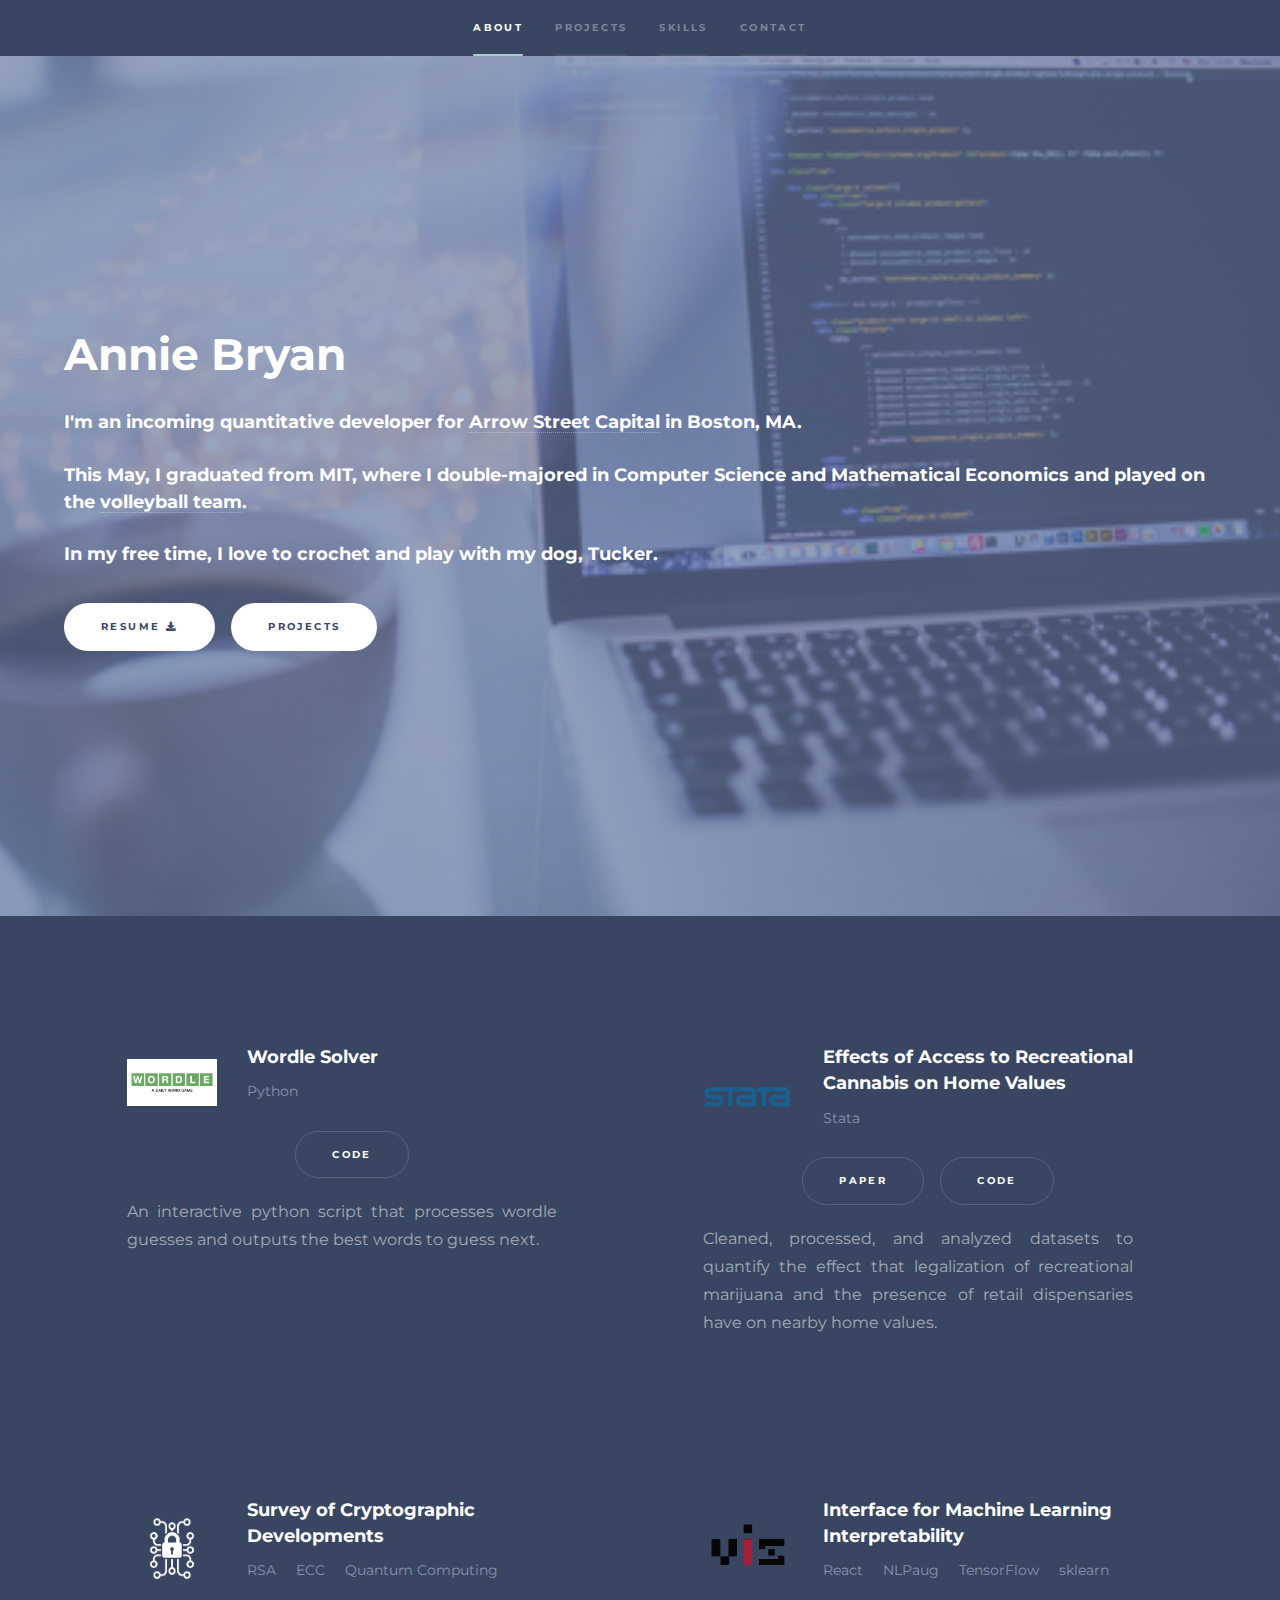
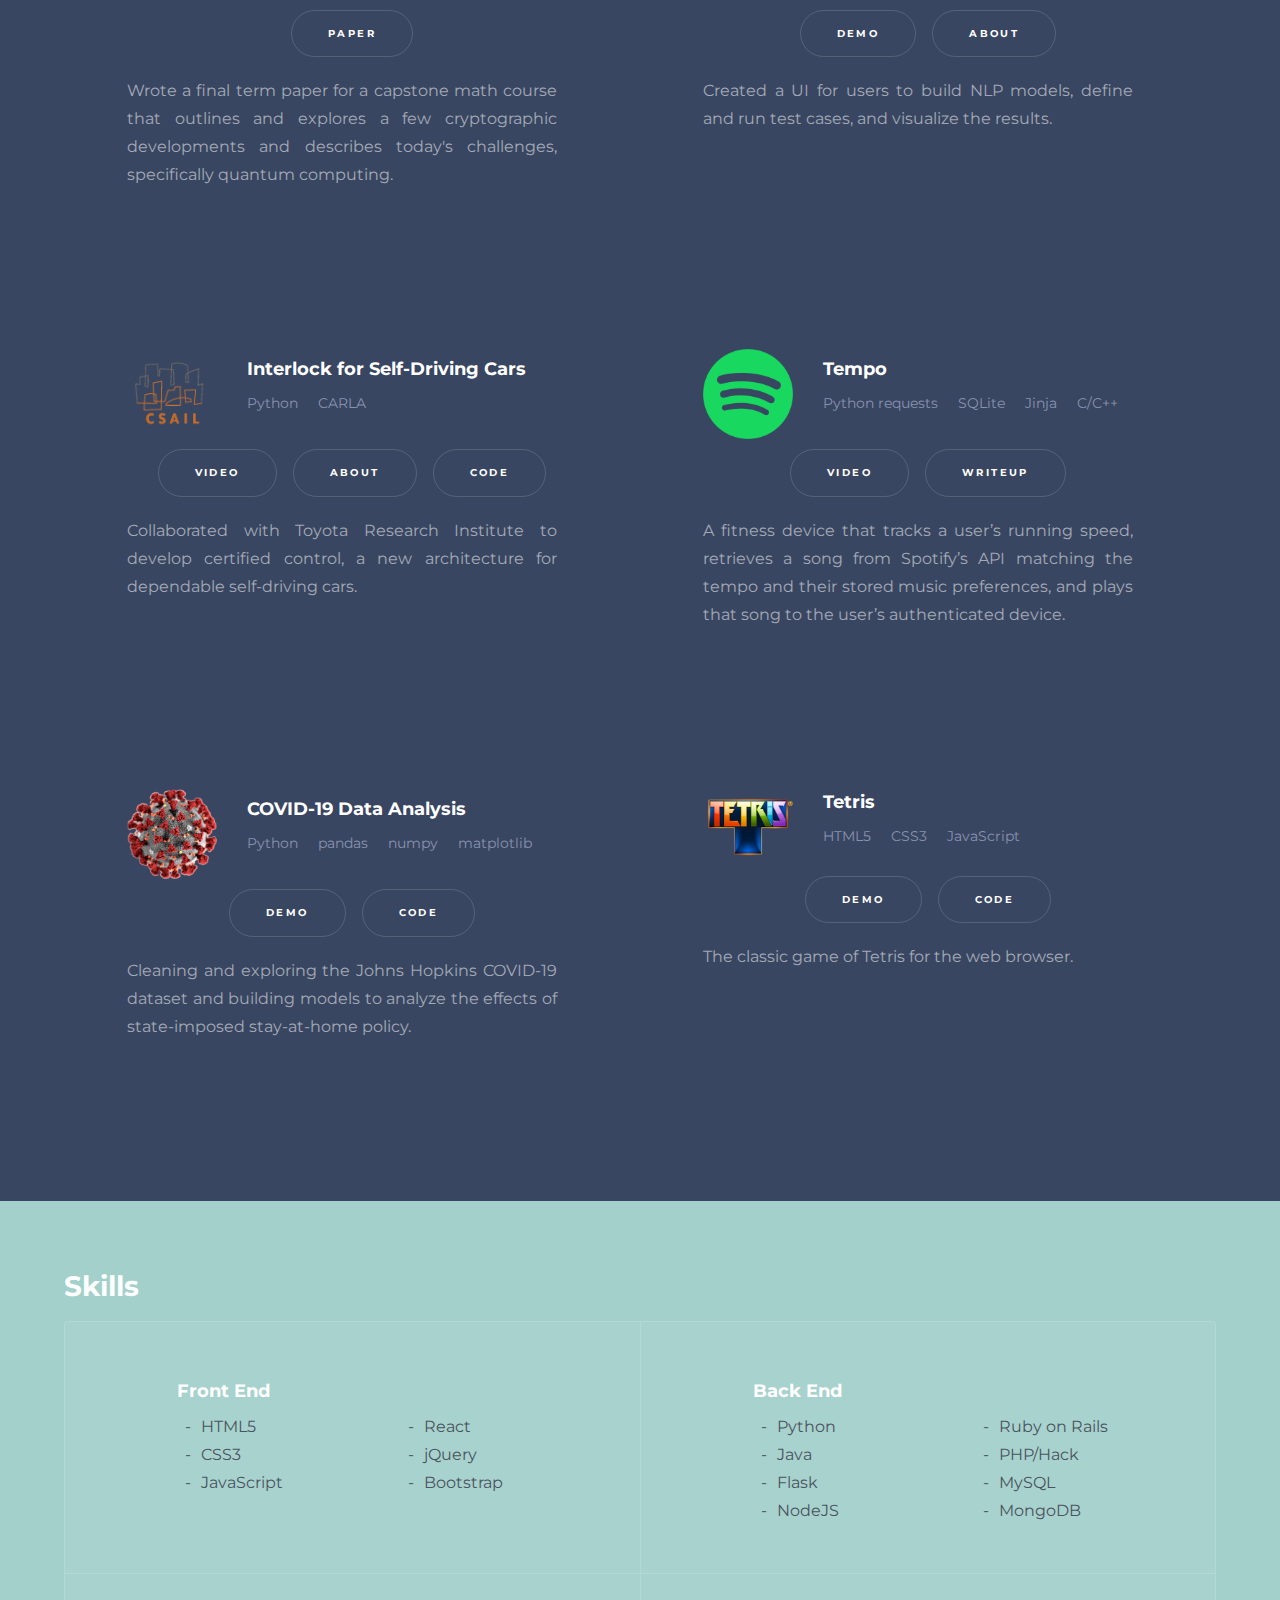
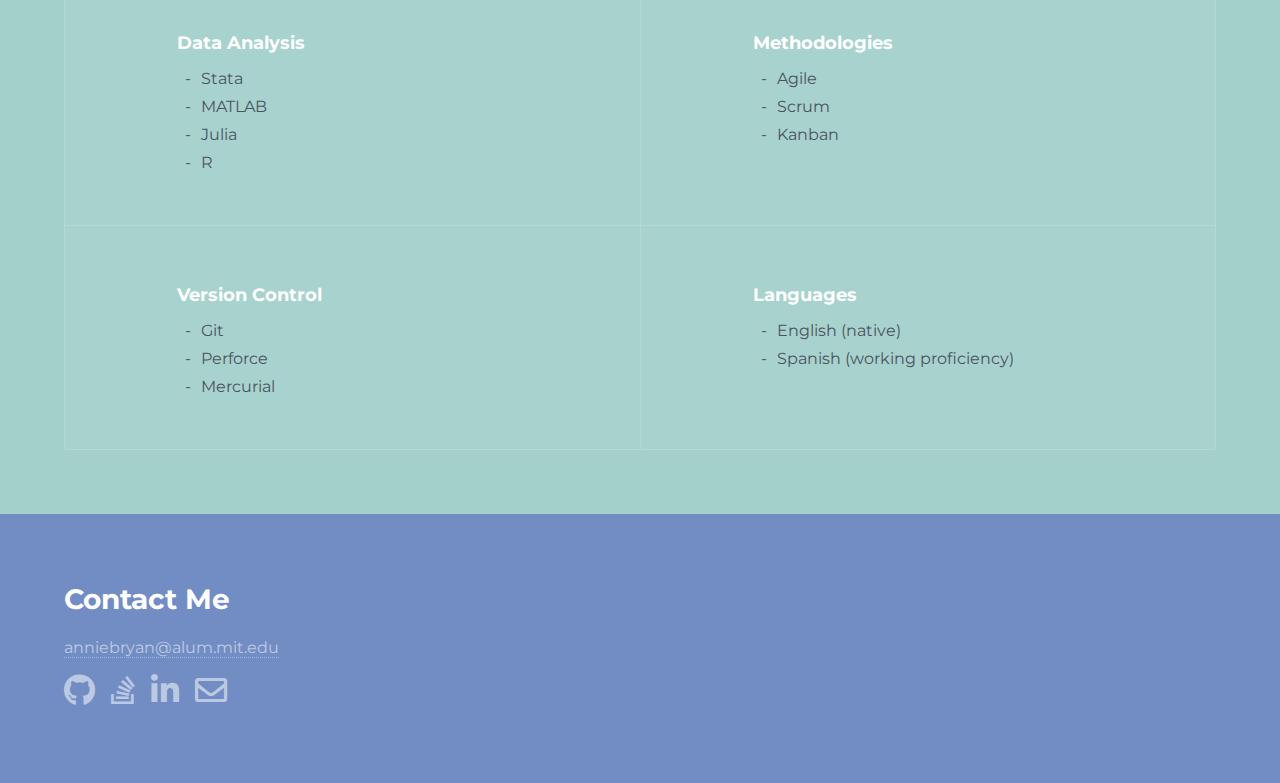
==== index.html @ e9b35f7b "remove recipe saver from projects" ====
<!DOCTYPE HTML>
<!--
	Hyperspace by HTML5 UP
	html5up.net | @ajlkn
	Free for personal and commercial use under the CCA 3.0 license (html5up.net/license)
-->
<html>
	<head>
		<title>Annie Bryan</title>
		<meta charset="utf-8" />
		<meta name="viewport" content="width=device-width, initial-scale=1, user-scalable=no" />
		<link rel="stylesheet" href="assets/css/main.css" />
		<link rel="stylesheet" href="assets/css/bootstrap-grid.css" />
		<link rel="shortcut icon" type="image/jpg" href="images/favicon.ico"/>
		<link rel="stylesheet" href="https://fonts.googleapis.com/css2?family=Montserrat&display=swap">
		<noscript><link rel="stylesheet" href="assets/css/noscript.css" /></noscript>
	</head>
	<body class="is-preload">

		<!-- Sidebar -->
		<section id="sidebar">
			<div class="inner">
				<nav>
					<ul>
						<li><a href="#about">About</a></li>
						<li><a href="#projects">Projects</a></li>
						<li><a href="#skills">Skills</a></li>
						<li><a href="#contact">Contact</a></li>
					</ul>
				</nav>
			</div>
		</section>

		<!-- Wrapper -->
		<div id="wrapper">

			<!-- Intro -->
			<section id="about" class="wrapper style1 fullscreen fade-up">
				<div class="inner">
					<h1>Annie Bryan</h1>
					<h3 id="add-margin-bottom">
						I'm an incoming quantitative developer for <a target=_blank href="https://www.arrowstreetcapital.com/">Arrow Street Capital</a> in Boston, MA.
            <br><br>
            This May, I graduated from MIT, where I double-majored in Computer Science and Mathematical Economics and played on the <a target=_blank href="https://mitathletics.com/sports/womens-volleyball/roster/annie-bryan/9290">volleyball team</a>. 
            <br><br>
            In my free time, I love to crochet and play with my dog, Tucker.
					</h3>
					<ul class="actions">
						<li><a target=_blank href="files/Annie-Bryan-Resume.pdf" class="primary button">Resume <i class="fa fa-download" aria-hidden="true"></i></a></li>
						<li><a href="#projects" class="primary button scrolly">Projects</a></li>
					</ul>
				</div>
			</section>

			<!-- Projects -->
			<section id="projects" class="wrapper style2 spotlights">
				<div class="project row justify-content-center" style="margin-right: 0px;">
					
					<!-- Wordle Solver -->
					<div class="col-12 col-md-8 col-lg-5">
						<div class="row center">
							<div class="col-6 col-md-3 center">
								<div class="img-container">
									<img src="images/wordle.png" alt="wordle" data-position="center center">
								</div>
							</div>
							<div class="col-6 col-md-9">
								<h3>Wordle Solver</h3>
								<ul class="tools-list">
									<li>Python</li>
								</ul>
								<div class="buttons show-xxl">
									<a target=_blank href="https://github.com/anniebryan/wordle-solver" class="button small">Code</a>
								</div>
							</div>
							<div class="col-12 center hide-xxl margin-top-10 ">
								<div class="buttons center">
									<a target=_blank href="https://github.com/anniebryan/wordle-solver" class="button small">Code</a>
								</div>
							</div>
						</div>
						<div class="row description-text">
							<div class="col-12 justify">
								<p>An interactive python script that processes wordle guesses and outputs the best words to guess next.</p>
							</div>
						</div>
					</div>
          <div class="col-lg-1 show-lg"></div>

          <!-- Effects of Access to Recreational Cannabis on Home Values -->
          <div class="col-12 col-md-8 col-lg-5 padding-bottom-mobile">
            <div class="row center">
              <div class="col-6 col-md-3 center">
                <div class="img-container">
                  <img src="images/stata.png" alt="stata" data-position="center center">
                </div>
              </div>
              <div class="col-6 col-md-9">
                <h3>Effects of Access to Recreational Cannabis on Home Values</h3>
                <ul class="tools-list">
                  <li>Stata</li>
                </ul>
                <div class="buttons show-xxl">
                  <a target=_blank href="files/14_33_Final_Paper.pdf" class="button small">Paper</a>
                  <a target=_blank href="https://github.com/anniebryan/14.33-project" class="button small">Code</a>
                </div>
              </div>
              <div class="col-12 center hide-xxl margin-top-10">
                <div class="buttons center">
                  <a target=_blank href="files/14_33_Final_Paper.pdf" class="button small">Paper</a>
                  <a target=_blank href="https://github.com/anniebryan/14.33-project" class="button small">Code</a>
                </div>
              </div>
            </div>
            <div class="row description-text">
              <div class="col-12 justify">
                <p>Cleaned, processed, and analyzed datasets to quantify the effect that legalization of recreational marijuana
                  and the presence of retail dispensaries have on nearby home values.</p>
              </div>
            </div>
          </div>
        </div>

				<div class="project row justify-content-center" style="margin-right: 0px;">

					<!-- Survey of Cryptographic Developments -->
					<div class="col-12 col-md-8 col-lg-5 padding-top-mobile">
						<div class="row center">
							<div class="col-6 col-md-3 center">
								<div class="img-container">
									<img src="images/crypto.png" alt="crypto" data-position="center center">
								</div>
							</div>
							<div class="col-6 col-md-9">
								<h3>Survey of Cryptographic Developments</h3>
								<ul class="tools-list">
									<li>RSA</li>
									<li>ECC</li>
									<li>Quantum Computing</li>
								</ul>
								<div class="buttons show-xxl">
									<a target=_blank href="files/18_204_Term_Paper.pdf" class="button small">Paper</a>
								</div>
							</div>
							<div class="col-12 center hide-xxl margin-top-10">
								<div class="buttons center">
									<a target=_blank href="files/18_204_Term_Paper.pdf" class="button small">Paper</a>
								</div>
							</div>
						</div>
						<div class="row description-text">
							<div class="col-12 justify">
								<p>Wrote a final term paper for a capstone math course that outlines and explores a few cryptographic developments and describes today's challenges, specifically quantum computing.</p>
							</div>
						</div>
					</div>
          <div class="col-lg-1 show-lg"></div>

					<!-- Interface for ML Interpretability -->
					<div class="col-12 col-md-8 col-lg-5 padding-bottom-mobile">
						<div class="row center">
							<div class="col-6 col-md-3 center">
								<div class="img-container">
									<img src="images/vis.png" alt="spotify" data-position="center center">
								</div>
							</div>
							<div class="col-6 col-md-9">
								<h3>Interface for Machine Learning Interpretability</h3>
								<ul class="tools-list">
									<li>React</li>
									<li>NLPaug</li>
									<li>TensorFlow</li>
									<li>sklearn</li>
								</ul>
								<div class="buttons show-xxl">
									<a target=_blank href="http://mltesting.csail.mit.edu/" class="button small">Demo</a>
									<a target=_blank href="http://vis.csail.mit.edu/" class="button small">About</a>
								</div>
							</div>
							<div class="col-12 center hide-xxl margin-top-10">
								<div class="buttons center">
									<a target=_blank href="http://mltesting.csail.mit.edu/" class="button small">Demo</a>
									<a target=_blank href="http://vis.csail.mit.edu/" class="button small">About</a>
								</div>
							</div>
						</div>
						<div class="row description-text">
							<div class="col-12 justify">
								<p>Created a UI for users to build NLP models, define and run test cases, and visualize the results.</p>
							</div>
						</div>
          </div>
        </div>

        <div class="project row justify-content-center" style="margin-right: 0px;">

					<!-- Interlock for Self-Driving Cars -->
					<div class="col-12 col-md-8 col-lg-5 padding-top-mobile">
						<div class="row center">
							<div class="col-6 col-md-3 center">
								<div class="img-container">
									<img src="images/csail.png" alt="csail" data-position="center center">
								</div>
							</div>
							<div class="col-6 col-md-9">
								<h3>Interlock for Self-Driving Cars</h3>
								<ul class="tools-list">
									<li>Python</li>
									<li>CARLA</li>
								</ul>
								<div class="buttons show-xxl">
									<a target=_blank href="interlock.mp4" class="button small remove-margin">Video</a>
									<a target=_blank href="https://www.csail.mit.edu/research/interlock-self-driving-cars" class="button small">About</a>
									<a target=_blank href="https://github.com/interlock-mit/interlock" class="button small">Code</a>
								</div>
							</div>
							<div class="col-12 center hide-mobile hide-xxl margin-top-10">
								<div class="buttons center">
									<a target=_blank href="interlock.mp4" class="button small remove-margin">Video</a>
									<a target=_blank href="https://www.csail.mit.edu/research/interlock-self-driving-cars" class="button small">About</a>
									<a target=_blank href="https://github.com/interlock-mit/interlock" class="button small">Code</a>
								</div>
							</div>
							<div class="col-12 center margin-bottom-16 show-mobile">
								<div class="buttons center">
									<a target=_blank href="interlock.mp4" class="button small remove-margin">Video</a>
									<a target=_blank href="https://www.csail.mit.edu/research/interlock-self-driving-cars" class="button small">About</a>
								</div>
							</div>
							<div class="col-12 center show-mobile">
								<div class="buttons center">
									<a target=_blank href="https://github.com/interlock-mit/interlock" class="button small">Code</a>
								</div>
							</div>
						</div>
						<div class="row description-text">
							<div class="col-12 justify">
								<p>Collaborated with Toyota Research Institute to develop certified control, a new architecture for dependable self-driving cars.</p>
							</div>
						</div>
					</div>
          <div class="col-lg-1 show-lg"></div>

					<!-- Tempo -->
					<div class="col-12 col-md-8 col-lg-5 padding-bottom-mobile">
						<div class="row center">
							<div class="col-6 col-md-3 center">
								<div class="img-container">
									<img src="images/spotify.png" alt="spotify" data-position="center center">
								</div>
							</div>
							<div class="col-6 col-md-9">
								<h3>Tempo</h3>
								<ul class="tools-list">
									<li>Python requests</li>
									<li>SQLite</li>
									<li>Jinja</li>
									<li>C/C++</li>
								</ul>
								<div class="buttons show-xxl">
									<a target=_blank href="https://www.youtube.com/watch?v=w7C_8jrciyQ" class="button small">Video</a>
									<a target=_blank href="writeup.md.html" class="button small">Writeup</a>
								</div>
							</div>
							<div class="col-12 center hide-xxl margin-top-10">
								<div class="buttons center">
									<a target=_blank href="https://www.youtube.com/watch?v=w7C_8jrciyQ" class="button small">Video</a>
									<a target=_blank href="writeup.md.html" class="button small">Writeup</a>
								</div>
							</div>
						</div>
						<div class="row description-text">
							<div class="col-12 justify">
								<p>A fitness device that tracks a user’s running speed, retrieves a song from Spotify’s API matching the tempo and their stored music preferences, and plays that song to the user’s authenticated device.</p>
							</div>
						</div>
					</div>
        </div>

        <div class="project row justify-content-center" style="margin-right: 0px;">

          <!-- Covid Data Analysis -->
          <div class="col-12 col-md-8 col-lg-5 padding-top-mobile">
            <div class="row center">
              <div class="col-6 col-md-3 center">
                <div class="img-container">
                  <img src="images/covid.png" alt="covid" data-position="center center">
                </div>
              </div>
              <div class="col-6 col-md-9">
                <h3>COVID-19 Data Analysis</h3>
                <ul class="tools-list">
                  <li>Python</li>
                  <li>pandas</li>
                  <li>numpy</li>
                  <li>matplotlib</li>
                </ul>
                <div class="buttons show-xxl">
                  <a target=_blank href="https://nbviewer.jupyter.org/github/anniebryan/covid-data-analysis/blob/master/covid-data-analysis.ipynb" class="button small">Demo</a>
                  <a target=_blank href="https://github.com/anniebryan/covid-data-analysis" class="button small">Code</a>
                </div>
              </div>
              <div class="col-12 center hide-xxl margin-top-10">
                <div class="buttons center">
                  <a target=_blank href="https://nbviewer.jupyter.org/github/anniebryan/covid-data-analysis/blob/master/covid-data-analysis.ipynb" class="button small">Demo</a>
                  <a target=_blank href="https://github.com/anniebryan/covid-data-analysis" class="button small">Code</a>
                </div>
              </div>
            </div>
            <div class="row description-text">
              <div class="col-12 justify">
                <p>Cleaning and exploring the Johns Hopkins COVID-19 dataset and building models to analyze the effects of state-imposed stay-at-home policy.</p>
              </div>
            </div>
          </div>
          <div class="col-lg-1 show-lg"></div>

					<!-- Tetris -->
					<div class="col-12 col-md-8 col-lg-5 padding-top-mobile">
						<div class="row center">
							<div class="col-6 col-md-3 center">
								<div class="img-container">
									<img src="images/tetris.png" alt="tetris" data-position="center center">
								</div>
							</div>
							<div class="col-6 col-md-9">
								<h3>Tetris</h3>
								<ul class="tools-list">
									<li>HTML5</li>
									<li>CSS3</li>
									<li>JavaScript</li>
								</ul>
								<div class="buttons show-xxl">
									<a target=_blank href="https://htmlpreview.github.io/?https://github.com/anniebryan/tetris/blob/master/index.html" class="button small">Demo</a>
									<a target=_blank href="https://github.com/anniebryan/tetris" class="button small">Code</a>
								</div>
							</div>
							<div class="col-12 center hide-xxl margin-top-10">
								<div class="buttons center">
									<a target=_blank href="https://htmlpreview.github.io/?https://github.com/anniebryan/tetris/blob/master/index.html" class="button small">Demo</a>
									<a target=_blank href="https://github.com/anniebryan/tetris" class="button small">Code</a>
								</div>
							</div>
						</div>
						<div class="row description-text">
							<div class="col-12 justify">
								<p>The classic game of Tetris for the web browser.</p>
							</div>
						</div>
					</div>
				</div>
			</section>

			<!-- Skills -->
			<section id="skills" class="wrapper style3 fade-up">
				<div class="inner">
					<h2>Skills</h2>
					<div class="features">
						<section>
							<span class="icon solid major fa-code"></span>
							<h3>Front End</h3>
							<div class="row">
								<div class="col-6">
									<ul class="dash">
										<li>HTML5</li>
										<li>CSS3</li>
										<li>JavaScript</li>
									</ul>
								</div>
								<div class="col-6">
									<ul class="dash">
										<li>React</li>
										<li>jQuery</li>
										<li>Bootstrap</li>
									</ul>
								</div>
							</div>
						</section>
						<section>
							<span class="icon solid major fa-lock"></span>
							<h3>Back End</h3>
							<div class="row">
								<div class="col-6">
									<ul class="dash">
										<li>Python</li>
										<li>Java</li>
										<li>Flask</li>
										<li>NodeJS</li>
									</ul>
								</div>
								<div class="col-6">
									<ul class="dash">
										<li>Ruby on Rails</li>
										<li>PHP/Hack</li>
										<li>MySQL</li>
										<li>MongoDB</li>
									</ul>
								</div>
							</div>
						</section>
						<section>
							<span class="icon solid major fa-database"></span>
							<h3>Data Analysis</h3>
							<div class="row">
								<div class="col-6">
									<ul class="dash">
										<li>Stata</li>
										<li>MATLAB</li>
										<li>Julia</li>
										<li>R</li>
									</ul>
								</div>
							</div>
						</section>
						<section>
							<span class="icon solid major fa-desktop"></span>
							<h3>Methodologies</h3>
							<div class="row">
								<div class="col-6">
									<ul class="dash">
										<li>Agile</li>
										<li>Scrum</li>
										<li>Kanban</li>
									</ul>
								</div>
							</div>
						</section>
						<section>
							<span class="icon solid major fa-cog"></span>
							<h3>Version Control</h3>
							<div class="row">
								<div class="col-6">
									<ul class="dash">
										<li>Git</li>
										<li>Perforce</li>
										<li>Mercurial</li>
									</ul>
								</div>
							</div>
						</section>
						<section>
							<span class="icon solid major fa fa-globe"></span>
							<h3>Languages</h3>
							<div class="row">
								<div class="col-12">
									<ul class="dash">
										<li>English (native)</li>
										<li>Spanish (working proficiency)</li>
									</ul>
								</div>
							</div>
						</section>
					</div>
				</div>
			</section>

			<!-- Contact -->
			<section id="contact" class="wrapper style1 fade-up">
				<div class="inner">
					<h2>Contact Me</h2>
						<section>
							<ul class="contact">
								<li>
									<a href="mailto:anniebryan@alum.mit.edu">anniebryan@alum.mit.edu</a>
									<ul class="icons">
										<li><a target=_blank href="https://github.com/anniebryan" class="icon brands fa-2x fa-github"><span class="label">GitHub</span></a></li>
										<li><a target=_blank href="https://stackoverflow.com/story/anniebryan" class="icon brands fa-2x fa-stack-overflow"><span class="label">Stack Overflow</span></a></li>
										<li><a target=_blank href="https://www.linkedin.com/in/annie-bryan/" class="icon brands fa-2x fa-linkedin-in"><span class="label">LinkedIn</span></a></li>
										<li><a href="mailto:anniebryan@alum.mit.edu" class="icon fa-2x fa-envelope"><span class="label">annieb22@mit.edu</span></a></li>
									</ul>
								</li>
							</ul>
						</section>
					</div>
			</section>
		</div>

		<!-- Scripts -->
		<script src="assets/js/jquery.min.js"></script>
		<script src="assets/js/jquery.scrollex.min.js"></script>
		<script src="assets/js/jquery.scrolly.min.js"></script>
		<script src="assets/js/browser.min.js"></script>
		<script src="assets/js/breakpoints.min.js"></script>
		<script src="assets/js/util.js"></script>
		<script src="assets/js/main.js"></script>

	</body>
</html>
---- assets/css/main.css ----
@import url(fontawesome-all.min.css);

/*
	Hyperspace by HTML5 UP
	html5up.net | @ajlkn
	Free for personal and commercial use under the CCA 3.0 license (html5up.net/license)
*/

html, body, div, span, applet, object,
iframe, h1, h2, h3, h4, h5, h6, p, blockquote,
pre, a, abbr, acronym, address, big, cite,
code, del, dfn, em, img, ins, kbd, q, s, samp,
small, strike, strong, sub, sup, tt, var, b,
u, i, center, dl, dt, dd, ol, ul, li, fieldset,
form, label, legend, table, caption, tbody,
tfoot, thead, tr, th, td, article, aside,
canvas, details, embed, figure, figcaption,
footer, header, hgroup, menu, nav, output, ruby,
section, summary, time, mark, audio, video {
	margin: 0;
	padding: 0;
	border: 0;
	font-size: 100%;
	font: inherit;
	vertical-align: baseline;}

article, aside, details, figcaption, figure,
footer, header, hgroup, menu, nav, section {
	display: block;}

body {
	line-height: 1;
}

ol, ul {
	list-style: none;
}

blockquote, q {
	quotes: none;
}

	blockquote:before, blockquote:after, q:before, q:after {
		content: '';
		content: none;
	}

table {
	border-collapse: collapse;
	border-spacing: 0;
}

body {
	-webkit-text-size-adjust: none;
}

mark {
	background-color: transparent;
	color: inherit;
}

input::-moz-focus-inner {
	border: 0;
	padding: 0;
}

input, select, textarea {
	-moz-appearance: none;
	-webkit-appearance: none;
	-ms-appearance: none;
	appearance: none;
}

/* Basic */

	@-ms-viewport {
		width: device-width;
	}

	body {
		-ms-overflow-style: scrollbar;
	}

	@media screen and (max-width: 480px) {

		html, body {
			min-width: 320px;
		}

	}

	html {
		box-sizing: border-box;
	}

	*, *:before, *:after {
		box-sizing: inherit;
	}

	body {
		background: #394661;
	}

		body.is-preload *, body.is-preload *:before, body.is-preload *:after {
			-moz-animation: none !important;
			-webkit-animation: none !important;
			-ms-animation: none !important;
			animation: none !important;
			-moz-transition: none !important;
			-webkit-transition: none !important;
			-ms-transition: none !important;
			transition: none !important;
		}

	.justify {
		text-align: justify;
	}

/* Type */

	body, input, select, textarea {
		color: rgba(255, 255, 255, 0.55);
		font-family: 'Montserrat', Arial, Helvetica, sans-serif;
		font-size: 16.5pt;
		font-weight: normal;
		line-height: 1.75;
	}

		@media screen and (max-width: 1680px) {

			body, input, select, textarea {
				font-size: 13pt;
			}

		}

		@media screen and (max-width: 1280px) {

			body, input, select, textarea {
				font-size: 12pt;
			}

		}

		@media screen and (max-width: 360px) {

			body, input, select, textarea {
				font-size: 11pt;
			}

		}

	a {
		-moz-transition: color 0.2s ease, border-bottom-color 0.2s ease;
		-webkit-transition: color 0.2s ease, border-bottom-color 0.2s ease;
		-ms-transition: color 0.2s ease, border-bottom-color 0.2s ease;
		transition: all 0.2s ease-in-out;
		border-bottom: dotted 1px rgba(255, 255, 255, 0.35);
		color: inherit;
		text-decoration: none;
	}

		a:hover {
			border-bottom-color: transparent;
			color: #ffffff;
		}

	strong, b {
		color: #ffffff;
		font-weight: bold;
	}

	em, i {
		font-style: italic;
	}

	p {
		margin: 0 0 2em 0;
	}

	#add-margin-bottom {
		margin: 0 0 2em 0 !important;
	}

	h1, h2, h3, h4, h5, h6 {
		color: #ffffff;
		font-weight: bold;
		line-height: 1.5;
		margin: 0 0 0.5em 0;
	}

		h1 a, h2 a, h3 a, h4 a, h5 a, h6 a {
			color: inherit;
			text-decoration: none;
		}

	h1 {
		font-size: 2.75em;
	}

		h1.major {
			margin: 0 0 1.3em 0;
			position: relative;
			padding-bottom: 0.35em;
		}

			h1.major:after {
				background-image: -moz-linear-gradient(to right, #728dc4, #a3d0cb);
				background-image: -webkit-linear-gradient(to right, #728dc4, #a3d0cb);
				background-image: -ms-linear-gradient(to right, #728dc4, #a3d0cb);
				background-image: linear-gradient(to right, #728dc4, #a3d0cb);
				-moz-transition: max-width 0.2s ease;
				-webkit-transition: max-width 0.2s ease;
				-ms-transition: max-width 0.2s ease;
				transition: max-width 0.2s ease;
				border-radius: 0.2em;
				bottom: 0;
				content: '';
				height: 0.05em;
				position: absolute;
				right: 0;
				width: 100%;
			}

	h2 {
		font-size: 1.75em;
	}

	h3 {
		font-size: 1.1em;
	}

	h4 {
		font-size: 1em;
	}

	h5 {
		font-size: 0.8em;
	}

	h6 {
		font-size: 0.6em;
	}

	@media screen and (max-width: 736px) {

		h1 {
			font-size: 2em;
		}

		h2 {
			font-size: 1.25em;
		}

		h3 {
			font-size: 1em;
		}

		h4 {
			font-size: 0.8em;
		}

		h5 {
			font-size: 0.6em;
		}

		h6 {
			font-size: 0.6em;
		}

	}

	sub {
		font-size: 0.8em;
		position: relative;
		top: 0.5em;
	}

	sup {
		font-size: 0.8em;
		position: relative;
		top: -0.5em;
	}

	blockquote {
		border-left: solid 4px rgba(255, 255, 255, 0.15);
		font-style: italic;
		margin: 0 0 2em 0;
		padding: 0.5em 0 0.5em 2em;
	}

	code {
		background: rgba(255, 255, 255, 0.05);
		border-radius: 0.25em;
		border: solid 1px rgba(255, 255, 255, 0.15);
		font-family: "Fira Code", monospace;
		font-size: 0.9em;
		margin: 0 0.25em;
		padding: 0.25em 0.65em;
	}

	pre {
		-webkit-overflow-scrolling: touch;
		font-family: "Fira Code", monospace;
		font-size: 0.9em;
		margin: 0 0 2em 0;
	}

		pre code {
			display: block;
			line-height: 1.75em;
			padding: 1em 1.5em;
			overflow-x: auto;
		}

	hr {
		border: 0;
		border-bottom: solid 1px rgba(255, 255, 255, 0.15);
		margin: 2em 0;
	}

		hr.major {
			margin: 3em 0;
		}

	.align-left {
		text-align: left;
	}

	.align-center {
		text-align: center;
	}

	.align-right {
		text-align: right;
	}

	.project {
		padding: 5%;
		margin-left: 0 !important;
	}

	.project:nth-of-type(1) {
		padding-top: 10%;
	}

	.project:nth-last-of-type(1) {
		padding-bottom: 10%;
	}

/* Row */

	.row {
		display: flex;
		flex-wrap: wrap;
		box-sizing: border-box;
		align-items: stretch;
	}

		.row > * {
			box-sizing: border-box;
		}

		.row.gtr-uniform > * > :last-child {
			margin-bottom: 0;
		}

		.row.aln-left {
			justify-content: flex-start;
		}

		.row.aln-center {
			justify-content: center;
		}

		.row.aln-right {
			justify-content: flex-end;
		}

		.row.aln-top {
			align-items: flex-start;
		}

		.row.aln-middle {
			align-items: center;
		}

		.row.aln-bottom {
			align-items: flex-end;
		}

		.row > .imp {
			order: -1;
		}

		.row > .col-1 {
			width: 8.33333%;
		}

		.row > .off-1 {
			margin-left: 8.33333%;
		}

		.row > .col-2 {
			width: 16.66667%;
		}

		.row > .off-2 {
			margin-left: 16.66667%;
		}

		.row > .col-3 {
			width: 25%;
		}

		.row > .off-3 {
			margin-left: 25%;
		}

		.row > .col-4 {
			width: 33.33333%;
		}

		.row > .off-4 {
			margin-left: 33.33333%;
		}

		.row > .col-5 {
			width: 41.66667%;
		}

		.row > .off-5 {
			margin-left: 41.66667%;
		}

		.row > .col-6 {
			width: 50%;
		}

		.row > .off-6 {
			margin-left: 50%;
		}

		.row > .col-7 {
			width: 58.33333%;
		}

		.row > .off-7 {
			margin-left: 58.33333%;
		}

		.row > .col-8 {
			width: 66.66667%;
		}

		.row > .off-8 {
			margin-left: 66.66667%;
		}

		.row > .col-9 {
			width: 75%;
		}

		.row > .off-9 {
			margin-left: 75%;
		}

		.row > .col-10 {
			width: 83.33333%;
		}

		.row > .off-10 {
			margin-left: 83.33333%;
		}

		.row > .col-11 {
			width: 91.66667%;
		}

		.row > .off-11 {
			margin-left: 91.66667%;
		}

		.row > .col-12 {
			width: 100%;
		}

		.row > .off-12 {
			margin-left: 100%;
		}

		.row.gtr-0 {
			margin-top: 0;
			margin-left: 0em;
		}

			.row.gtr-0 > * {
				padding: 0 0 0 0em;
			}

			.row.gtr-0.gtr-uniform {
				margin-top: 0em;
			}

				.row.gtr-0.gtr-uniform > * {
					padding-top: 0em;
				}

		.row.gtr-25 {
			margin-top: 0;
			margin-left: -0.375em;
		}

			.row.gtr-25 > * {
				padding: 0 0 0 0.375em;
			}

			.row.gtr-25.gtr-uniform {
				margin-top: -0.375em;
			}

				.row.gtr-25.gtr-uniform > * {
					padding-top: 0.375em;
				}

		.row.gtr-50 {
			margin-top: 0;
			margin-left: -0.75em;
		}

			.row.gtr-50 > * {
				padding: 0 0 0 0.75em;
			}

			.row.gtr-50.gtr-uniform {
				margin-top: -0.75em;
			}

				.row.gtr-50.gtr-uniform > * {
					padding-top: 0.75em;
				}

		.row {
			margin-top: 0;
			margin-left: -1.5em;
		}

			.row > * {
				padding: 0 0 0 1.5em;
			}

			.row.gtr-uniform {
				margin-top: -1.5em;
			}

				.row.gtr-uniform > * {
					padding-top: 1.5em;
				}

		.row.gtr-150 {
			margin-top: 0;
			margin-left: -2.25em;
		}

			.row.gtr-150 > * {
				padding: 0 0 0 2.25em;
			}

			.row.gtr-150.gtr-uniform {
				margin-top: -2.25em;
			}

				.row.gtr-150.gtr-uniform > * {
					padding-top: 2.25em;
				}

		.row.gtr-200 {
			margin-top: 0;
			margin-left: -3em;
		}

			.row.gtr-200 > * {
				padding: 0 0 0 3em;
			}

			.row.gtr-200.gtr-uniform {
				margin-top: -3em;
			}

				.row.gtr-200.gtr-uniform > * {
					padding-top: 3em;
				}

		@media screen and (max-width: 1680px) {

			.row {
				display: flex;
				flex-wrap: wrap;
				box-sizing: border-box;
				align-items: stretch;
			}

				.row > * {
					box-sizing: border-box;
				}

				.row.gtr-uniform > * > :last-child {
					margin-bottom: 0;
				}

				.row.aln-left {
					justify-content: flex-start;
				}

				.row.aln-center {
					justify-content: center;
				}

				.row.aln-right {
					justify-content: flex-end;
				}

				.row.aln-top {
					align-items: flex-start;
				}

				.row.aln-middle {
					align-items: center;
				}

				.row.aln-bottom {
					align-items: flex-end;
				}

				.row > .imp-xlarge {
					order: -1;
				}

				.row > .col-1-xlarge {
					width: 8.33333%;
				}

				.row > .off-1-xlarge {
					margin-left: 8.33333%;
				}

				.row > .col-2-xlarge {
					width: 16.66667%;
				}

				.row > .off-2-xlarge {
					margin-left: 16.66667%;
				}

				.row > .col-3-xlarge {
					width: 25%;
				}

				.row > .off-3-xlarge {
					margin-left: 25%;
				}

				.row > .col-4-xlarge {
					width: 33.33333%;
				}

				.row > .off-4-xlarge {
					margin-left: 33.33333%;
				}

				.row > .col-5-xlarge {
					width: 41.66667%;
				}

				.row > .off-5-xlarge {
					margin-left: 41.66667%;
				}

				.row > .col-6-xlarge {
					width: 50%;
				}

				.row > .off-6-xlarge {
					margin-left: 50%;
				}

				.row > .col-7-xlarge {
					width: 58.33333%;
				}

				.row > .off-7-xlarge {
					margin-left: 58.33333%;
				}

				.row > .col-8-xlarge {
					width: 66.66667%;
				}

				.row > .off-8-xlarge {
					margin-left: 66.66667%;
				}

				.row > .col-9-xlarge {
					width: 75%;
				}

				.row > .off-9-xlarge {
					margin-left: 75%;
				}

				.row > .col-10-xlarge {
					width: 83.33333%;
				}

				.row > .off-10-xlarge {
					margin-left: 83.33333%;
				}

				.row > .col-11-xlarge {
					width: 91.66667%;
				}

				.row > .off-11-xlarge {
					margin-left: 91.66667%;
				}

				.row > .col-12-xlarge {
					width: 100%;
				}

				.row > .off-12-xlarge {
					margin-left: 100%;
				}

				.row.gtr-0 {
					margin-top: 0;
					margin-left: 0em;
				}

					.row.gtr-0 > * {
						padding: 0 0 0 0em;
					}

					.row.gtr-0.gtr-uniform {
						margin-top: 0em;
					}

						.row.gtr-0.gtr-uniform > * {
							padding-top: 0em;
						}

				.row.gtr-25 {
					margin-top: 0;
					margin-left: -0.375em;
				}

					.row.gtr-25 > * {
						padding: 0 0 0 0.375em;
					}

					.row.gtr-25.gtr-uniform {
						margin-top: -0.375em;
					}

						.row.gtr-25.gtr-uniform > * {
							padding-top: 0.375em;
						}

				.row.gtr-50 {
					margin-top: 0;
					margin-left: -0.75em;
				}

					.row.gtr-50 > * {
						padding: 0 0 0 0.75em;
					}

					.row.gtr-50.gtr-uniform {
						margin-top: -0.75em;
					}

						.row.gtr-50.gtr-uniform > * {
							padding-top: 0.75em;
						}

				.row {
					margin-top: 0;
					margin-left: -1.5em;
				}

					.row > * {
						padding: 0 0 0 1.5em;
					}

					.row.gtr-uniform {
						margin-top: -1.5em;
					}

						.row.gtr-uniform > * {
							padding-top: 1.5em;
						}

				.row.gtr-150 {
					margin-top: 0;
					margin-left: -2.25em;
				}

					.row.gtr-150 > * {
						padding: 0 0 0 2.25em;
					}

					.row.gtr-150.gtr-uniform {
						margin-top: -2.25em;
					}

						.row.gtr-150.gtr-uniform > * {
							padding-top: 2.25em;
						}

				.row.gtr-200 {
					margin-top: 0;
					margin-left: -3em;
				}

					.row.gtr-200 > * {
						padding: 0 0 0 3em;
					}

					.row.gtr-200.gtr-uniform {
						margin-top: -3em;
					}

						.row.gtr-200.gtr-uniform > * {
							padding-top: 3em;
						}

		}

		@media screen and (max-width: 1280px) {

			.row {
				display: flex;
				flex-wrap: wrap;
				box-sizing: border-box;
				align-items: stretch;
			}

				.row > * {
					box-sizing: border-box;
				}

				.row.gtr-uniform > * > :last-child {
					margin-bottom: 0;
				}

				.row.aln-left {
					justify-content: flex-start;
				}

				.row.aln-center {
					justify-content: center;
				}

				.row.aln-right {
					justify-content: flex-end;
				}

				.row.aln-top {
					align-items: flex-start;
				}

				.row.aln-middle {
					align-items: center;
				}

				.row.aln-bottom {
					align-items: flex-end;
				}

				.row > .imp-large {
					order: -1;
				}

				.row > .col-1-large {
					width: 8.33333%;
				}

				.row > .off-1-large {
					margin-left: 8.33333%;
				}

				.row > .col-2-large {
					width: 16.66667%;
				}

				.row > .off-2-large {
					margin-left: 16.66667%;
				}

				.row > .col-3-large {
					width: 25%;
				}

				.row > .off-3-large {
					margin-left: 25%;
				}

				.row > .col-4-large {
					width: 33.33333%;
				}

				.row > .off-4-large {
					margin-left: 33.33333%;
				}

				.row > .col-5-large {
					width: 41.66667%;
				}

				.row > .off-5-large {
					margin-left: 41.66667%;
				}

				.row > .col-6-large {
					width: 50%;
				}

				.row > .off-6-large {
					margin-left: 50%;
				}

				.row > .col-7-large {
					width: 58.33333%;
				}

				.row > .off-7-large {
					margin-left: 58.33333%;
				}

				.row > .col-8-large {
					width: 66.66667%;
				}

				.row > .off-8-large {
					margin-left: 66.66667%;
				}

				.row > .col-9-large {
					width: 75%;
				}

				.row > .off-9-large {
					margin-left: 75%;
				}

				.row > .col-10-large {
					width: 83.33333%;
				}

				.row > .off-10-large {
					margin-left: 83.33333%;
				}

				.row > .col-11-large {
					width: 91.66667%;
				}

				.row > .off-11-large {
					margin-left: 91.66667%;
				}

				.row > .col-12-large {
					width: 100%;
				}

				.row > .off-12-large {
					margin-left: 100%;
				}

				.row.gtr-0 {
					margin-top: 0;
					margin-left: 0em;
				}

					.row.gtr-0 > * {
						padding: 0 0 0 0em;
					}

					.row.gtr-0.gtr-uniform {
						margin-top: 0em;
					}

						.row.gtr-0.gtr-uniform > * {
							padding-top: 0em;
						}

				.row.gtr-25 {
					margin-top: 0;
					margin-left: -0.375em;
				}

					.row.gtr-25 > * {
						padding: 0 0 0 0.375em;
					}

					.row.gtr-25.gtr-uniform {
						margin-top: -0.375em;
					}

						.row.gtr-25.gtr-uniform > * {
							padding-top: 0.375em;
						}

				.row.gtr-50 {
					margin-top: 0;
					margin-left: -0.75em;
				}

					.row.gtr-50 > * {
						padding: 0 0 0 0.75em;
					}

					.row.gtr-50.gtr-uniform {
						margin-top: -0.75em;
					}

						.row.gtr-50.gtr-uniform > * {
							padding-top: 0.75em;
						}

				.row {
					margin-top: 0;
					margin-left: -1.5em;
				}

					.row > * {
						padding: 0 0 0 1.5em;
					}

					.row.gtr-uniform {
						margin-top: -1.5em;
					}

						.row.gtr-uniform > * {
							padding-top: 1.5em;
						}

				.row.gtr-150 {
					margin-top: 0;
					margin-left: -2.25em;
				}

					.row.gtr-150 > * {
						padding: 0 0 0 2.25em;
					}

					.row.gtr-150.gtr-uniform {
						margin-top: -2.25em;
					}

						.row.gtr-150.gtr-uniform > * {
							padding-top: 2.25em;
						}

				.row.gtr-200 {
					margin-top: 0;
					margin-left: -3em;
				}

					.row.gtr-200 > * {
						padding: 0 0 0 3em;
					}

					.row.gtr-200.gtr-uniform {
						margin-top: -3em;
					}

						.row.gtr-200.gtr-uniform > * {
							padding-top: 3em;
						}

		}

		@media screen and (max-width: 980px) {

			.row {
				display: flex;
				flex-wrap: wrap;
				box-sizing: border-box;
				align-items: stretch;
			}

				.row > * {
					box-sizing: border-box;
				}

				.row.gtr-uniform > * > :last-child {
					margin-bottom: 0;
				}

				.row.aln-left {
					justify-content: flex-start;
				}

				.row.aln-center {
					justify-content: center;
				}

				.row.aln-right {
					justify-content: flex-end;
				}

				.row.aln-top {
					align-items: flex-start;
				}

				.row.aln-middle {
					align-items: center;
				}

				.row.aln-bottom {
					align-items: flex-end;
				}

				.row > .imp-medium {
					order: -1;
				}

				.row > .col-1-medium {
					width: 8.33333%;
				}

				.row > .off-1-medium {
					margin-left: 8.33333%;
				}

				.row > .col-2-medium {
					width: 16.66667%;
				}

				.row > .off-2-medium {
					margin-left: 16.66667%;
				}

				.row > .col-3-medium {
					width: 25%;
				}

				.row > .off-3-medium {
					margin-left: 25%;
				}

				.row > .col-4-medium {
					width: 33.33333%;
				}

				.row > .off-4-medium {
					margin-left: 33.33333%;
				}

				.row > .col-5-medium {
					width: 41.66667%;
				}

				.row > .off-5-medium {
					margin-left: 41.66667%;
				}

				.row > .col-6-medium {
					width: 50%;
				}

				.row > .off-6-medium {
					margin-left: 50%;
				}

				.row > .col-7-medium {
					width: 58.33333%;
				}

				.row > .off-7-medium {
					margin-left: 58.33333%;
				}

				.row > .col-8-medium {
					width: 66.66667%;
				}

				.row > .off-8-medium {
					margin-left: 66.66667%;
				}

				.row > .col-9-medium {
					width: 75%;
				}

				.row > .off-9-medium {
					margin-left: 75%;
				}

				.row > .col-10-medium {
					width: 83.33333%;
				}

				.row > .off-10-medium {
					margin-left: 83.33333%;
				}

				.row > .col-11-medium {
					width: 91.66667%;
				}

				.row > .off-11-medium {
					margin-left: 91.66667%;
				}

				.row > .col-12-medium {
					width: 100%;
				}

				.row > .off-12-medium {
					margin-left: 100%;
				}

				.row.gtr-0 {
					margin-top: 0;
					margin-left: 0em;
				}

					.row.gtr-0 > * {
						padding: 0 0 0 0em;
					}

					.row.gtr-0.gtr-uniform {
						margin-top: 0em;
					}

						.row.gtr-0.gtr-uniform > * {
							padding-top: 0em;
						}

				.row.gtr-25 {
					margin-top: 0;
					margin-left: -0.375em;
				}

					.row.gtr-25 > * {
						padding: 0 0 0 0.375em;
					}

					.row.gtr-25.gtr-uniform {
						margin-top: -0.375em;
					}

						.row.gtr-25.gtr-uniform > * {
							padding-top: 0.375em;
						}

				.row.gtr-50 {
					margin-top: 0;
					margin-left: -0.75em;
				}

					.row.gtr-50 > * {
						padding: 0 0 0 0.75em;
					}

					.row.gtr-50.gtr-uniform {
						margin-top: -0.75em;
					}

						.row.gtr-50.gtr-uniform > * {
							padding-top: 0.75em;
						}

				.row {
					margin-top: 0;
					margin-left: -1.5em;
				}

					.row > * {
						padding: 0 0 0 1.5em;
					}

					.row.gtr-uniform {
						margin-top: -1.5em;
					}

						.row.gtr-uniform > * {
							padding-top: 1.5em;
						}

				.row.gtr-150 {
					margin-top: 0;
					margin-left: -2.25em;
				}

					.row.gtr-150 > * {
						padding: 0 0 0 2.25em;
					}

					.row.gtr-150.gtr-uniform {
						margin-top: -2.25em;
					}

						.row.gtr-150.gtr-uniform > * {
							padding-top: 2.25em;
						}

				.row.gtr-200 {
					margin-top: 0;
					margin-left: -3em;
				}

					.row.gtr-200 > * {
						padding: 0 0 0 3em;
					}

					.row.gtr-200.gtr-uniform {
						margin-top: -3em;
					}

						.row.gtr-200.gtr-uniform > * {
							padding-top: 3em;
						}

		}

		@media screen and (max-width: 736px) {

			.row {
				display: flex;
				flex-wrap: wrap;
				box-sizing: border-box;
				align-items: stretch;
			}

				.row > * {
					box-sizing: border-box;
				}

				.row.gtr-uniform > * > :last-child {
					margin-bottom: 0;
				}

				.row.aln-left {
					justify-content: flex-start;
				}

				.row.aln-center {
					justify-content: center;
				}

				.row.aln-right {
					justify-content: flex-end;
				}

				.row.aln-top {
					align-items: flex-start;
				}

				.row.aln-middle {
					align-items: center;
				}

				.row.aln-bottom {
					align-items: flex-end;
				}

				.row > .imp-small {
					order: -1;
				}

				.row > .col-1-small {
					width: 8.33333%;
				}

				.row > .off-1-small {
					margin-left: 8.33333%;
				}

				.row > .col-2-small {
					width: 16.66667%;
				}

				.row > .off-2-small {
					margin-left: 16.66667%;
				}

				.row > .col-3-small {
					width: 25%;
				}

				.row > .off-3-small {
					margin-left: 25%;
				}

				.row > .col-4-small {
					width: 33.33333%;
				}

				.row > .off-4-small {
					margin-left: 33.33333%;
				}

				.row > .col-5-small {
					width: 41.66667%;
				}

				.row > .off-5-small {
					margin-left: 41.66667%;
				}

				.row > .col-6-small {
					width: 50%;
				}

				.row > .off-6-small {
					margin-left: 50%;
				}

				.row > .col-7-small {
					width: 58.33333%;
				}

				.row > .off-7-small {
					margin-left: 58.33333%;
				}

				.row > .col-8-small {
					width: 66.66667%;
				}

				.row > .off-8-small {
					margin-left: 66.66667%;
				}

				.row > .col-9-small {
					width: 75%;
				}

				.row > .off-9-small {
					margin-left: 75%;
				}

				.row > .col-10-small {
					width: 83.33333%;
				}

				.row > .off-10-small {
					margin-left: 83.33333%;
				}

				.row > .col-11-small {
					width: 91.66667%;
				}

				.row > .off-11-small {
					margin-left: 91.66667%;
				}

				.row > .col-12-small {
					width: 100%;
				}

				.row > .off-12-small {
					margin-left: 100%;
				}

				.row.gtr-0 {
					margin-top: 0;
					margin-left: 0em;
				}

					.row.gtr-0 > * {
						padding: 0 0 0 0em;
					}

					.row.gtr-0.gtr-uniform {
						margin-top: 0em;
					}

						.row.gtr-0.gtr-uniform > * {
							padding-top: 0em;
						}

				.row.gtr-25 {
					margin-top: 0;
					margin-left: -0.375em;
				}

					.row.gtr-25 > * {
						padding: 0 0 0 0.375em;
					}

					.row.gtr-25.gtr-uniform {
						margin-top: -0.375em;
					}

						.row.gtr-25.gtr-uniform > * {
							padding-top: 0.375em;
						}

				.row.gtr-50 {
					margin-top: 0;
					margin-left: -0.75em;
				}

					.row.gtr-50 > * {
						padding: 0 0 0 0.75em;
					}

					.row.gtr-50.gtr-uniform {
						margin-top: -0.75em;
					}

						.row.gtr-50.gtr-uniform > * {
							padding-top: 0.75em;
						}

				.row {
					margin-top: 0;
					margin-left: -1.5em;
				}

					.row > * {
						padding: 0 0 0 1.5em;
					}

					.row.gtr-uniform {
						margin-top: -1.5em;
					}

						.row.gtr-uniform > * {
							padding-top: 1.5em;
						}

				.row.gtr-150 {
					margin-top: 0;
					margin-left: -2.25em;
				}

					.row.gtr-150 > * {
						padding: 0 0 0 2.25em;
					}

					.row.gtr-150.gtr-uniform {
						margin-top: -2.25em;
					}

						.row.gtr-150.gtr-uniform > * {
							padding-top: 2.25em;
						}

				.row.gtr-200 {
					margin-top: 0;
					margin-left: -3em;
				}

					.row.gtr-200 > * {
						padding: 0 0 0 3em;
					}

					.row.gtr-200.gtr-uniform {
						margin-top: -3em;
					}

						.row.gtr-200.gtr-uniform > * {
							padding-top: 3em;
						}

		}

		@media screen and (max-width: 480px) {

			.row {
				display: flex;
				flex-wrap: wrap;
				box-sizing: border-box;
				align-items: stretch;
			}

				.row > * {
					box-sizing: border-box;
				}

				.row.gtr-uniform > * > :last-child {
					margin-bottom: 0;
				}

				.row.aln-left {
					justify-content: flex-start;
				}

				.row.aln-center {
					justify-content: center;
				}

				.row.aln-right {
					justify-content: flex-end;
				}

				.row.aln-top {
					align-items: flex-start;
				}

				.row.aln-middle {
					align-items: center;
				}

				.row.aln-bottom {
					align-items: flex-end;
				}

				.row > .imp-xsmall {
					order: -1;
				}

				.row > .col-1-xsmall {
					width: 8.33333%;
				}

				.row > .off-1-xsmall {
					margin-left: 8.33333%;
				}

				.row > .col-2-xsmall {
					width: 16.66667%;
				}

				.row > .off-2-xsmall {
					margin-left: 16.66667%;
				}

				.row > .col-3-xsmall {
					width: 25%;
				}

				.row > .off-3-xsmall {
					margin-left: 25%;
				}

				.row > .col-4-xsmall {
					width: 33.33333%;
				}

				.row > .off-4-xsmall {
					margin-left: 33.33333%;
				}

				.row > .col-5-xsmall {
					width: 41.66667%;
				}

				.row > .off-5-xsmall {
					margin-left: 41.66667%;
				}

				.row > .col-6-xsmall {
					width: 50%;
				}

				.row > .off-6-xsmall {
					margin-left: 50%;
				}

				.row > .col-7-xsmall {
					width: 58.33333%;
				}

				.row > .off-7-xsmall {
					margin-left: 58.33333%;
				}

				.row > .col-8-xsmall {
					width: 66.66667%;
				}

				.row > .off-8-xsmall {
					margin-left: 66.66667%;
				}

				.row > .col-9-xsmall {
					width: 75%;
				}

				.row > .off-9-xsmall {
					margin-left: 75%;
				}

				.row > .col-10-xsmall {
					width: 83.33333%;
				}

				.row > .off-10-xsmall {
					margin-left: 83.33333%;
				}

				.row > .col-11-xsmall {
					width: 91.66667%;
				}

				.row > .off-11-xsmall {
					margin-left: 91.66667%;
				}

				.row > .col-12-xsmall {
					width: 100%;
				}

				.row > .off-12-xsmall {
					margin-left: 100%;
				}

				.row.gtr-0 {
					margin-top: 0;
					margin-left: 0em;
				}

					.row.gtr-0 > * {
						padding: 0 0 0 0em;
					}

					.row.gtr-0.gtr-uniform {
						margin-top: 0em;
					}

						.row.gtr-0.gtr-uniform > * {
							padding-top: 0em;
						}

				.row.gtr-25 {
					margin-top: 0;
					margin-left: -0.375em;
				}

					.row.gtr-25 > * {
						padding: 0 0 0 0.375em;
					}

					.row.gtr-25.gtr-uniform {
						margin-top: -0.375em;
					}

						.row.gtr-25.gtr-uniform > * {
							padding-top: 0.375em;
						}

				.row.gtr-50 {
					margin-top: 0;
					margin-left: -0.75em;
				}

					.row.gtr-50 > * {
						padding: 0 0 0 0.75em;
					}

					.row.gtr-50.gtr-uniform {
						margin-top: -0.75em;
					}

						.row.gtr-50.gtr-uniform > * {
							padding-top: 0.75em;
						}

				.row {
					margin-top: 0;
					margin-left: -1.5em;
				}

					.row > * {
						padding: 0 0 0 1.5em;
					}

					.row.gtr-uniform {
						margin-top: -1.5em;
					}

						.row.gtr-uniform > * {
							padding-top: 1.5em;
						}

				.row.gtr-150 {
					margin-top: 0;
					margin-left: -2.25em;
				}

					.row.gtr-150 > * {
						padding: 0 0 0 2.25em;
					}

					.row.gtr-150.gtr-uniform {
						margin-top: -2.25em;
					}

						.row.gtr-150.gtr-uniform > * {
							padding-top: 2.25em;
						}

				.row.gtr-200 {
					margin-top: 0;
					margin-left: -3em;
				}

					.row.gtr-200 > * {
						padding: 0 0 0 3em;
					}

					.row.gtr-200.gtr-uniform {
						margin-top: -3em;
					}

						.row.gtr-200.gtr-uniform > * {
							padding-top: 3em;
						}

		}

/* Box */

	.box {
		border-radius: 0.25em;
		border: solid 1px rgba(255, 255, 255, 0.15);
		margin-bottom: 2em;
		padding: 1.5em;
	}

		.box > :last-child,
		.box > :last-child > :last-child,
		.box > :last-child > :last-child > :last-child {
			margin-bottom: 0;
		}

		.box.alt {
			border: 0;
			border-radius: 0;
			padding: 0;
		}

/* Button */

	input[type="submit"],
	input[type="reset"],
	input[type="button"],
	button,
	.button {
		-moz-appearance: none;
		-webkit-appearance: none;
		-ms-appearance: none;
		appearance: none;
		-moz-transition: border-color 0.2s ease;
		-webkit-transition: border-color 0.2s ease;
		-ms-transition: border-color 0.2s ease;
		transition: border-color 0.2s ease;
		background-color: transparent;
		border: solid 1px !important;
		border-color: rgba(255, 255, 255, 0.15) !important;
		border-radius: 3em;
		color: #ffffff !important;
		cursor: pointer;
		display: inline-block;
		font-size: 0.6em;
		font-weight: bold;
		height: calc(4.75em + 2px);
		letter-spacing: 0.25em;
		line-height: 4.75em;
		outline: 0;
		padding: 0 3.75em;
		position: relative;
		text-align: center;
		text-decoration: none;
		text-transform: uppercase;
		white-space: nowrap;
	}

		input[type="submit"]:after,
		input[type="reset"]:after,
		input[type="button"]:after,
		button:after,
		.button:after {
			-moz-transform: scale(0.25);
			-webkit-transform: scale(0.25);
			-ms-transform: scale(0.25);
			transform: scale(0.25);
			pointer-events: none;
			-moz-transition: opacity 0.2s ease, -moz-transform 0.2s ease;
			-webkit-transition: opacity 0.2s ease, -webkit-transform 0.2s ease;
			-ms-transition: opacity 0.2s ease, -ms-transform 0.2s ease;
			transition: opacity 0.2s ease, transform 0.2s ease;
			background: #ffffff;
			border-radius: 3em;
			content: '';
			height: 100%;
			left: 0;
			opacity: 0;
			position: absolute;
			top: 0;
			width: 100%;
		}

		input[type="submit"].icon:before,
		input[type="reset"].icon:before,
		input[type="button"].icon:before,
		button.icon:before,
		.button.icon:before {
			margin-right: 0.75em;
		}

		input[type="submit"].fit,
		input[type="reset"].fit,
		input[type="button"].fit,
		button.fit,
		.button.fit {
			width: 100%;
		}

		input[type="submit"].small,
		input[type="reset"].small,
		input[type="button"].small,
		button.small,
		.button.small {
			font-size: 0.4em;
		}

		input[type="submit"].large,
		input[type="reset"].large,
		input[type="button"].large,
		button.large,
		.button.large {
			font-size: 0.8em;
		}

		input[type="submit"].primary,
		input[type="reset"].primary,
		input[type="button"].primary,
		button.primary,
		.button.primary {
			background-color: #ffffff;
			color: #394661 !important;
		}

			input[type="submit"].primary:after,
			input[type="reset"].primary:after,
			input[type="button"].primary:after,
			button.primary:after,
			.button.primary:after {
				display: none;
			}

		input[type="submit"].disabled, input[type="submit"]:disabled,
		input[type="reset"].disabled,
		input[type="reset"]:disabled,
		input[type="button"].disabled,
		input[type="button"]:disabled,
		button.disabled,
		button:disabled,
		.button.disabled,
		.button:disabled {
			cursor: default;
			opacity: 0.5;
			pointer-events: none;
		}

		input[type="submit"]:hover,
		input[type="reset"]:hover,
		input[type="button"]:hover,
		button:hover,
		.button:hover {
			border-color: rgba(255, 255, 255, 0.55) !important;
		}

			input[type="submit"]:hover:after,
			input[type="reset"]:hover:after,
			input[type="button"]:hover:after,
			button:hover:after,
			.button:hover:after {
				opacity: 0.05;
				-moz-transform: scale(1);
				-webkit-transform: scale(1);
				-ms-transform: scale(1);
				transform: scale(1);
			}

			input[type="submit"]:hover:active,
			input[type="reset"]:hover:active,
			input[type="button"]:hover:active,
			button:hover:active,
			.button:hover:active {
				border-color: #ffffff !important;
			}

				input[type="submit"]:hover:active:after,
				input[type="reset"]:hover:active:after,
				input[type="button"]:hover:active:after,
				button:hover:active:after,
				.button:hover:active:after {
					opacity: 0.1;
				}

/* Features */

	.features {
		display: -moz-flex;
		display: -webkit-flex;
		display: -ms-flex;
		display: flex;
		-moz-flex-wrap: wrap;
		-webkit-flex-wrap: wrap;
		-ms-flex-wrap: wrap;
		flex-wrap: wrap;
		border-radius: 0.25em;
		border: solid 1px rgba(255, 255, 255, 0.15);
		background: rgba(255, 255, 255, 0.05);
		margin: 0 0 2em 0;
	}
		@media(max-width: 2299px) {
			.features section {
				width: 50%;
			}
		}

		@media(min-width: 2300px) {
			.features section {
				width: 33%;
			}
		}

		.features section {
			padding: 3.5em 3em 1em 7em ;
			/* width: 50%; */
			border-top: solid 1px rgba(255, 255, 255, 0.15);
			position: relative;
		}

			.features section:nth-child(-n + 2) {
				border-top-width: 0;
			}

			.features section:nth-child(2n) {
				border-left: solid 1px rgba(255, 255, 255, 0.15);
			}

			.features section .icon {
				-moz-transition: opacity 0.5s ease, -moz-transform 0.5s ease;
				-webkit-transition: opacity 0.5s ease, -webkit-transform 0.5s ease;
				-ms-transition: opacity 0.5s ease, -ms-transform 0.5s ease;
				transition: opacity 0.5s ease, transform 0.5s ease;
				-moz-transition-delay: 1s;
				-webkit-transition-delay: 1s;
				-ms-transition-delay: 1s;
				transition-delay: 1s;
				-moz-transform: scale(1);
				-webkit-transform: scale(1);
				-ms-transform: scale(1);
				transform: scale(1);
				position: absolute;
				left: 3em;
				top: 3em;
				opacity: 1;
			}

			.features section:nth-child(1) .icon {
				-moz-transition-delay: 0.15s;
				-webkit-transition-delay: 0.15s;
				-ms-transition-delay: 0.15s;
				transition-delay: 0.15s;
			}

			.features section:nth-child(2) .icon {
				-moz-transition-delay: 0.3s;
				-webkit-transition-delay: 0.3s;
				-ms-transition-delay: 0.3s;
				transition-delay: 0.3s;
			}

			.features section:nth-child(3) .icon {
				-moz-transition-delay: 0.45s;
				-webkit-transition-delay: 0.45s;
				-ms-transition-delay: 0.45s;
				transition-delay: 0.45s;
			}

			.features section:nth-child(4) .icon {
				-moz-transition-delay: 0.6s;
				-webkit-transition-delay: 0.6s;
				-ms-transition-delay: 0.6s;
				transition-delay: 0.6s;
			}

			.features section:nth-child(5) .icon {
				-moz-transition-delay: 0.75s;
				-webkit-transition-delay: 0.75s;
				-ms-transition-delay: 0.75s;
				transition-delay: 0.75s;
			}

			.features section:nth-child(6) .icon {
				-moz-transition-delay: 0.9s;
				-webkit-transition-delay: 0.9s;
				-ms-transition-delay: 0.9s;
				transition-delay: 0.9s;
			}

			.features section:nth-child(7) .icon {
				-moz-transition-delay: 1.05s;
				-webkit-transition-delay: 1.05s;
				-ms-transition-delay: 1.05s;
				transition-delay: 1.05s;
			}

			.features section:nth-child(8) .icon {
				-moz-transition-delay: 1.2s;
				-webkit-transition-delay: 1.2s;
				-ms-transition-delay: 1.2s;
				transition-delay: 1.2s;
			}

			.features section:nth-child(9) .icon {
				-moz-transition-delay: 1.35s;
				-webkit-transition-delay: 1.35s;
				-ms-transition-delay: 1.35s;
				transition-delay: 1.35s;
			}

			.features section:nth-child(10) .icon {
				-moz-transition-delay: 1.5s;
				-webkit-transition-delay: 1.5s;
				-ms-transition-delay: 1.5s;
				transition-delay: 1.5s;
			}

			.features section:nth-child(11) .icon {
				-moz-transition-delay: 1.65s;
				-webkit-transition-delay: 1.65s;
				-ms-transition-delay: 1.65s;
				transition-delay: 1.65s;
			}

			.features section:nth-child(12) .icon {
				-moz-transition-delay: 1.8s;
				-webkit-transition-delay: 1.8s;
				-ms-transition-delay: 1.8s;
				transition-delay: 1.8s;
			}

			.features section:nth-child(13) .icon {
				-moz-transition-delay: 1.95s;
				-webkit-transition-delay: 1.95s;
				-ms-transition-delay: 1.95s;
				transition-delay: 1.95s;
			}

			.features section:nth-child(14) .icon {
				-moz-transition-delay: 2.1s;
				-webkit-transition-delay: 2.1s;
				-ms-transition-delay: 2.1s;
				transition-delay: 2.1s;
			}

			.features section:nth-child(15) .icon {
				-moz-transition-delay: 2.25s;
				-webkit-transition-delay: 2.25s;
				-ms-transition-delay: 2.25s;
				transition-delay: 2.25s;
			}

			.features section:nth-child(16) .icon {
				-moz-transition-delay: 2.4s;
				-webkit-transition-delay: 2.4s;
				-ms-transition-delay: 2.4s;
				transition-delay: 2.4s;
			}

			.features section:nth-child(17) .icon {
				-moz-transition-delay: 2.55s;
				-webkit-transition-delay: 2.55s;
				-ms-transition-delay: 2.55s;
				transition-delay: 2.55s;
			}

			.features section:nth-child(18) .icon {
				-moz-transition-delay: 2.7s;
				-webkit-transition-delay: 2.7s;
				-ms-transition-delay: 2.7s;
				transition-delay: 2.7s;
			}

			.features section:nth-child(19) .icon {
				-moz-transition-delay: 2.85s;
				-webkit-transition-delay: 2.85s;
				-ms-transition-delay: 2.85s;
				transition-delay: 2.85s;
			}

			.features section:nth-child(20) .icon {
				-moz-transition-delay: 3s;
				-webkit-transition-delay: 3s;
				-ms-transition-delay: 3s;
				transition-delay: 3s;
			}

		.features.inactive section .icon {
			-moz-transform: scale(0.5);
			-webkit-transform: scale(0.5);
			-ms-transform: scale(0.5);
			transform: scale(0.5);
			opacity: 0;
		}

		@media screen and (max-width: 980px) {

			.features {
				display: block;
			}

				.features section {
					border-top-width: 1px !important;
					border-left-width: 0 !important;
					width: 100%;
				}

					.features section:first-child {
						border-top-width: 0 !important;
					}

		}

		@media screen and (max-width: 736px) {

			.features section {
				padding: 2.5em 1.5em 0.1em 5.5em ;
			}

				.features section .icon {
					left: 1.5em;
					top: 2em;
				}

		}

		@media screen and (max-width: 480px) {

			.features section {
				padding: 2em 1.5em 0.1em 1.5em ;
			}

				.features section .icon {
					left: 0;
					position: relative;
					top: 0;
				}

		}

/* Form */

	form {
		margin: 0 0 2em 0;
	}

		form > :last-child {
			margin-bottom: 0;
		}

		form > .fields {
			display: -moz-flex;
			display: -webkit-flex;
			display: -ms-flex;
			display: flex;
			-moz-flex-wrap: wrap;
			-webkit-flex-wrap: wrap;
			-ms-flex-wrap: wrap;
			flex-wrap: wrap;
			width: calc(100% + 3em);
			margin: -1.5em 0 2em -1.5em;
		}

			form > .fields > .field {
				-moz-flex-grow: 0;
				-webkit-flex-grow: 0;
				-ms-flex-grow: 0;
				flex-grow: 0;
				-moz-flex-shrink: 0;
				-webkit-flex-shrink: 0;
				-ms-flex-shrink: 0;
				flex-shrink: 0;
				padding: 1.5em 0 0 1.5em;
				width: calc(100% - 1.5em);
			}

				form > .fields > .field.half {
					width: calc(50% - 0.75em);
				}

				form > .fields > .field.third {
					width: calc(100%/3 - 0.5em);
				}

				form > .fields > .field.quarter {
					width: calc(25% - 0.375em);
				}

		@media screen and (max-width: 480px) {

			form > .fields {
				width: calc(100% + 3em);
				margin: -1.5em 0 2em -1.5em;
			}

				form > .fields > .field {
					padding: 1.5em 0 0 1.5em;
					width: calc(100% - 1.5em);
				}

					form > .fields > .field.half {
						width: calc(100% - 1.5em);
					}

					form > .fields > .field.third {
						width: calc(100% - 1.5em);
					}

					form > .fields > .field.quarter {
						width: calc(100% - 1.5em);
					}

		}

	label {
		color: #ffffff;
		font-weight: bold;
		line-height: 1.5;
		margin: 0 0 0.7em 0;
		display: block;
		font-size: 1.1em;
	}

	input[type="text"],
	input[type="password"],
	input[type="email"],
	input[type="tel"],
	select,
	textarea {
		-moz-appearance: none;
		-webkit-appearance: none;
		-ms-appearance: none;
		appearance: none;
		background: rgba(255, 255, 255, 0.05);
		border-radius: 0.25em;
		border: none;
		border: solid 1px rgba(255, 255, 255, 0.15);
		color: inherit;
		display: block;
		outline: 0;
		padding: 0 1em;
		text-decoration: none;
		width: 100%;
	}

		input[type="text"]:invalid,
		input[type="password"]:invalid,
		input[type="email"]:invalid,
		input[type="tel"]:invalid,
		select:invalid,
		textarea:invalid {
			box-shadow: none;
		}

		input[type="text"]:focus,
		input[type="password"]:focus,
		input[type="email"]:focus,
		input[type="tel"]:focus,
		select:focus,
		textarea:focus {
			border-color: #ffffff;
			box-shadow: 0 0 0 1px #ffffff;
		}

	select {
		background-image: url("data:image/svg+xml;charset=utf8,%3Csvg xmlns='http://www.w3.org/2000/svg' width='40' height='40' preserveAspectRatio='none' viewBox='0 0 40 40'%3E%3Cpath d='M9.4,12.3l10.4,10.4l10.4-10.4c0.2-0.2,0.5-0.4,0.9-0.4c0.3,0,0.6,0.1,0.9,0.4l3.3,3.3c0.2,0.2,0.4,0.5,0.4,0.9 c0,0.4-0.1,0.6-0.4,0.9L20.7,31.9c-0.2,0.2-0.5,0.4-0.9,0.4c-0.3,0-0.6-0.1-0.9-0.4L4.3,17.3c-0.2-0.2-0.4-0.5-0.4-0.9 c0-0.4,0.1-0.6,0.4-0.9l3.3-3.3c0.2-0.2,0.5-0.4,0.9-0.4S9.1,12.1,9.4,12.3z' fill='rgba(255, 255, 255, 0.15)' /%3E%3C/svg%3E");
		background-size: 1.25rem;
		background-repeat: no-repeat;
		background-position: calc(100% - 1rem) center;
		height: 2.75em;
		padding-right: 2.75em;
		text-overflow: ellipsis;
	}

		select option {
			color: #ffffff;
			background: #394661;
		}

		select:focus::-ms-value {
			background-color: transparent;
		}

		select::-ms-expand {
			display: none;
		}

	input[type="text"],
	input[type="password"],
	input[type="email"],
	select {
		height: 2.75em;
	}

	textarea {
		padding: 0.75em 1em;
	}

		body.is-ie textarea {
			min-height: 10em;
		}

	input[type="checkbox"],
	input[type="radio"] {
		-moz-appearance: none;
		-webkit-appearance: none;
		-ms-appearance: none;
		appearance: none;
		display: block;
		float: left;
		margin-right: -2em;
		opacity: 0;
		width: 1em;
		z-index: -1;
	}

		input[type="checkbox"] + label,
		input[type="radio"] + label {
			text-decoration: none;
			color: rgba(255, 255, 255, 0.55);
			cursor: pointer;
			display: inline-block;
			font-size: 1em;
			font-weight: normal;
			padding-left: 2.4em;
			padding-right: 0.75em;
			position: relative;
		}

			input[type="checkbox"] + label:before,
			input[type="radio"] + label:before {
				-moz-osx-font-smoothing: grayscale;
				-webkit-font-smoothing: antialiased;
				display: inline-block;
				font-style: normal;
				font-variant: normal;
				text-rendering: auto;
				line-height: 1;
				text-transform: none !important;
				font-family: 'Font Awesome 5 Free';
				font-weight: 900;
			}

			input[type="checkbox"] + label:before,
			input[type="radio"] + label:before {
				background: rgba(255, 255, 255, 0.05);
				border-radius: 0.25em;
				border: solid 1px rgba(255, 255, 255, 0.15);
				content: '';
				display: inline-block;
				font-size: 0.8em;
				height: 2.0625em;
				left: 0;
				line-height: 2.0625em;
				position: absolute;
				text-align: center;
				top: 0;
				width: 2.0625em;
			}

		input[type="checkbox"]:checked + label:before,
		input[type="radio"]:checked + label:before {
			background: #ffffff;
			border-color: #ffffff;
			color: #a3d0cb;
			content: '\f00c';
		}

		input[type="checkbox"]:focus + label:before,
		input[type="radio"]:focus + label:before {
			border-color: #ffffff;
			box-shadow: 0 0 0 1px #ffffff;
		}

	input[type="checkbox"] + label:before {
		border-radius: 0.25em;
	}

	input[type="radio"] + label:before {
		border-radius: 100%;
	}

	::-webkit-input-placeholder {
		color: rgba(255, 255, 255, 0.35) !important;
		opacity: 1.0;
	}

	:-moz-placeholder {
		color: rgba(255, 255, 255, 0.35) !important;
		opacity: 1.0;
	}

	::-moz-placeholder {
		color: rgba(255, 255, 255, 0.35) !important;
		opacity: 1.0;
	}

	:-ms-input-placeholder {
		color: rgba(255, 255, 255, 0.35) !important;
		opacity: 1.0;
	}

/* Icon */

	.icon {
		text-decoration: none;
		border-bottom: none;
		position: relative;
	}

		.icon:before {
			-moz-osx-font-smoothing: grayscale;
			-webkit-font-smoothing: antialiased;
			display: inline-block;
			font-style: normal;
			font-variant: normal;
			text-rendering: auto;
			line-height: 1;
			text-transform: none !important;
			font-family: 'Font Awesome 5 Free';
			font-weight: 400;
		}

		.icon > .label {
			display: none;
		}

		.icon:before {
			line-height: inherit;
		}

		.icon.solid:before {
			font-weight: 900;
		}

		.icon.brands:before {
			font-family: 'Font Awesome 5 Brands';
		}

		.icon.major {
			width: 2.5em;
			height: 2.5em;
			display: block;
			background: #ffffff;
			border-radius: 100%;
			color: #394661;
			text-align: center;
			line-height: 2.5em;
			margin: 0 0 1.3em 0;
		}

			.icon.major:before {
				font-size: 1.25em;
			}

				.wrapper.style1 .icon.major:before {
					color: #728dc4;
				}

				.wrapper.style3 .icon.major:before {
					color: #a3d0cb;
				}

/* Image */

	.image {
		border-radius: 0.25em;
		border: 0;
		display: inline-block;
		position: relative;
	}

		.image img {
			border-radius: 0.25em;
			display: block;
		}

		.image.left, .image.right {
			max-width: 40%;
		}

			.image.left img, .image.right img {
				width: 100%;
			}

		.image.left {
			float: left;
			margin: 0 1.5em 1em 0;
			top: 0.25em;
		}

		.image.right {
			float: right;
			margin: 0 0 1em 1.5em;
			top: 0.25em;
		}

		.image.fit {
			display: block;
			margin: 0 0 2em 0;
			width: 100%;
		}

			.image.fit img {
				width: 100%;
			}

		.image.main {
			display: block;
			margin: 0 0 3em 0;
			width: 100%;
		}

			.image.main img {
				width: 100%;
			}

/* List */

	ol {
		list-style: decimal;
		margin: 0 0 2em 0;
		padding-left: 1.25em;
	}

		ol li {
			padding-left: 0.25em;
		}

	ul {
		list-style: disc;
		margin: 0 0 2em 0;
		padding-left: 1em;
	}

		ul li {
			padding-left: 0.5em;
		}

		ul.alt {
			list-style: none;
			padding-left: 0;
		}

			ul.alt li {
				border-top: solid 1px rgba(255, 255, 255, 0.15);
				padding: 0.5em 0;
			}

				ul.alt li:first-child {
					border-top: 0;
					padding-top: 0;
				}

	ul.dash {
		list-style: none;
		margin-left: 0;
		padding-left: 1em;
	}

	ul.dash > li:before {
		display: inline-block;
		content: "-";
		width: 1em;
		margin-left: -1em;
	}

	dl {
		margin: 0 0 2em 0;
	}

		dl dt {
			display: block;
			font-weight: bold;
			margin: 0 0 1em 0;
		}

		dl dd {
			margin-left: 2em;
		}

/* Actions */

	ul.actions {
		display: -moz-flex;
		display: -webkit-flex;
		display: -ms-flex;
		display: flex;
		cursor: default;
		list-style: none;
		margin-left: -1em;
		padding-left: 0;
	}

		ul.actions li {
			padding: 0 0 0 1em;
			vertical-align: middle;
		}

		ul.actions.special {
			-moz-justify-content: center;
			-webkit-justify-content: center;
			-ms-justify-content: center;
			justify-content: center;
			width: 100%;
			margin-left: 0;
		}

			ul.actions.special li:first-child {
				padding-left: 0;
			}

		ul.actions.stacked {
			-moz-flex-direction: column;
			-webkit-flex-direction: column;
			-ms-flex-direction: column;
			flex-direction: column;
			margin-left: 0;
		}

			ul.actions.stacked li {
				padding: 1.3em 0 0 0;
			}

				ul.actions.stacked li:first-child {
					padding-top: 0;
				}

		ul.actions.fit {
			width: calc(100% + 1em);
		}

			ul.actions.fit li {
				-moz-flex-grow: 1;
				-webkit-flex-grow: 1;
				-ms-flex-grow: 1;
				flex-grow: 1;
				-moz-flex-shrink: 1;
				-webkit-flex-shrink: 1;
				-ms-flex-shrink: 1;
				flex-shrink: 1;
				width: 100%;
			}

				ul.actions.fit li > * {
					width: 100%;
				}

			ul.actions.fit.stacked {
				width: 100%;
			}

		@media screen and (max-width: 480px) {

			ul.actions:not(.fixed) {
				-moz-flex-direction: column;
				-webkit-flex-direction: column;
				-ms-flex-direction: column;
				flex-direction: column;
				margin-left: 0;
				width: 100% !important;
			}

				ul.actions:not(.fixed) li {
					-moz-flex-grow: 1;
					-webkit-flex-grow: 1;
					-ms-flex-grow: 1;
					flex-grow: 1;
					-moz-flex-shrink: 1;
					-webkit-flex-shrink: 1;
					-ms-flex-shrink: 1;
					flex-shrink: 1;
					padding: 1em 0 0 0;
					text-align: center;
					width: 100%;
				}

					ul.actions:not(.fixed) li:first-child {
						padding-top: 0;
					}

					ul.actions:not(.fixed) li input[type="submit"],
					ul.actions:not(.fixed) li input[type="reset"],
					ul.actions:not(.fixed) li input[type="button"],
					ul.actions:not(.fixed) li button,

						ul.actions:not(.fixed) li input[type="submit"].icon:before,
						ul.actions:not(.fixed) li input[type="reset"].icon:before,
						ul.actions:not(.fixed) li input[type="button"].icon:before,
						ul.actions:not(.fixed) li button.icon:before,
						ul.actions:not(.fixed) li .button.icon:before {
							margin-left: -0.5rem;
						}

		}

/* Contact */

	ul.contact {
		list-style: none;
		padding: 0;
	}

		ul.contact > li {
			padding: 0;
			margin: 1.5em 0 0 0;
		}

			ul.contact > li:first-child {
				margin-top: 0;
			}

/* Icons */

	ul.icons {
		cursor: default;
		list-style: none;
		padding-left: 0;
	}

		ul.icons li {
			display: inline-block;
			padding: 0 0.75em 0 0;
		}

			ul.icons li:last-child {
				padding-right: 0;
			}

			ul.icons li > a, ul.icons li > span {
				border: 0;
			}

				ul.icons li > a .label, ul.icons li > span .label {
					display: none;
				}

/* Menu */

	ul.menu {
		list-style: none;
		padding: 0;
	}

		ul.menu > li {
			border-left: solid 1px rgba(255, 255, 255, 0.15);
			display: inline-block;
			line-height: 1;
			margin-left: 1.5em;
			padding: 0 0 0 1.5em;
		}

			ul.menu > li:first-child {
				border-left: 0;
				margin: 0;
				padding-left: 0;
			}

		@media screen and (max-width: 480px) {

			ul.menu > li {
				border-left: 0;
				display: block;
				line-height: inherit;
				margin: 0.5em 0 0 0;
				padding-left: 0;
			}

		}

/* Section/Article */

	section.special, article.special {
		text-align: center;
	}

	header p {
		color: rgba(255, 255, 255, 0.35);
		position: relative;
		margin: 0 0 1.5em 0;
	}

	header h2 + p {
		font-size: 1.25em;
		margin-top: -1em;
		line-height: 1.5em;
	}

	header h3 + p {
		font-size: 1.1em;
		margin-top: -0.8em;
		line-height: 1.5em;
	}

	header h4 + p,
	header h5 + p,
	header h6 + p {
		font-size: 0.9em;
		margin-top: -0.6em;
		line-height: 1.5em;
	}

/* Split */

	.split {
		display: -moz-flex;
		display: -webkit-flex;
		display: -ms-flex;
		display: flex;
	}

		.split > * {
			width: calc(50% - 2.5em);
		}

		.split > :nth-child(2n - 1) {
			padding-right: 2.5em;
			border-right: solid 1px rgba(255, 255, 255, 0.15);
		}

		.split > :nth-child(2n) {
			padding-left: 2.5em;
		}

		.split.style1 > :nth-child(2n - 1) {
			width: calc(66.66666% - 2.5em);
		}

		.split.style1 > :nth-child(2n) {
			width: calc(33.33333% - 2.5em);
		}

		@media screen and (max-width: 1680px) {

			.split > * {
				width: calc(50% - 2em);
			}

			.split > :nth-child(2n - 1) {
				padding-right: 2em;
			}

			.split > :nth-child(2n) {
				padding-left: 2em;
			}

			.split.style1 > :nth-child(2n - 1) {
				width: calc(66.66666% - 2em);
			}

			.split.style1 > :nth-child(2n) {
				width: calc(33.33333% - 2em);
			}

		}

		@media screen and (max-width: 980px) {

			.split {
				display: block;
			}

				.split > * {
					border-top: solid 1px rgba(255, 255, 255, 0.15);
					margin: 4em 0 0 0;
					padding: 4em 0 0 0;
					width: 100% !important;
				}

				.split > :nth-child(2n - 1) {
					border-right: 0;
					padding-right: 0;
				}

				.split > :nth-child(2n) {
					padding-left: 0;
				}

				.split > :first-child {
					border-top: 0;
					margin-top: 0;
					padding-top: 0;
				}

		}

		@media screen and (max-width: 736px) {

			.split > * {
				margin: 3em 0 0 0;
				padding: 3em 0 0 0;
			}

		}

/* Spotlights */

	.spotlights > section {
		display: -moz-flex;
		display: -webkit-flex;
		display: -ms-flex;
		display: flex;
		-moz-flex-direction: row;
		-webkit-flex-direction: row;
		-ms-flex-direction: row;
		flex-direction: row;
		min-height: 22.5em;
	}

		body.is-ie .spotlights > section {
			min-height: 0;
		}

		.spotlights > section > .image {
			background-position: center center;
			background-size: cover;
			border-radius: 0;
			display: block;
			position: relative;
			width: 25em;
		}

			.spotlights > section > .image img {
				border-radius: 0;
				display: block;
			}

			.spotlights > section > .image:before {
				-moz-transition: opacity 1s ease;
				-webkit-transition: opacity 1s ease;
				-ms-transition: opacity 1s ease;
				transition: opacity 1s ease;
				background: rgba(49, 36, 80, 0.9);
				content: '';
				display: block;
				height: 100%;
				left: 0;
				opacity: 0;
				position: absolute;
				top: 0;
				width: 100%;
			}

		.spotlights > section > .content {
			padding: 4em 5em 2em 5em ;
			display: -moz-flex;
			display: -webkit-flex;
			display: -ms-flex;
			display: flex;
			-moz-flex-direction: column;
			-webkit-flex-direction: column;
			-ms-flex-direction: column;
			flex-direction: column;
			-moz-justify-content: center;
			-webkit-justify-content: center;
			-ms-justify-content: center;
			justify-content: center;
			width: 50em;
			-ms-flex: 1;
		}

			.spotlights > section > .content > .inner {
				-moz-transform: translateX(0) translateY(0);
				-webkit-transform: translateX(0) translateY(0);
				-ms-transform: translateX(0) translateY(0);
				transform: translateX(0) translateY(0);
				-moz-transition: opacity 1s ease, -moz-transform 1s ease;
				-webkit-transition: opacity 1s ease, -webkit-transform 1s ease;
				-ms-transition: opacity 1s ease, -ms-transform 1s ease;
				transition: opacity 1s ease, transform 1s ease;
				opacity: 1;
			}

		.spotlights > section:nth-child(1) {
			background-color: rgba(0, 0, 0, 0.05);
		}

		.spotlights > section:nth-child(2) {
			background-color: rgba(0, 0, 0, 0.05);
		}

		.spotlights > section:nth-child(3) {
			background-color: rgba(0, 0, 0, 0.05);
		}

		.spotlights > section:nth-child(4) {
			background-color: rgba(0, 0, 0, 0.05);
		}

		.spotlights > section.inactive > .image:before,
		body.is-preload .spotlights > section > .image:before {
			opacity: 1;
		}

		.spotlights > section.inactive > .content > .inner,
		body.is-preload .spotlights > section > .content > .inner {
			-moz-transform: translateX(-1em);
			-webkit-transform: translateX(-1em);
			-ms-transform: translateX(-1em);
			transform: translateX(-1em);
			opacity: 0;
		}

		@media screen and (max-width: 1680px) {

			.spotlights > section > .content {
				padding: 4em 4em 2em 4em ;
			}

		}

		@media screen and (max-width: 980px) {

			.spotlights > section {
				display: block;
			}

				.spotlights > section > .image {
					width: 100%;
					height: 50vh;
				}

				.spotlights > section > .content {
					width: 100%;
				}

				.spotlights > section.inactive > .content > .inner,
				body.is-preload .spotlights > section > .content > .inner {
					-moz-transform: translateY(1em);
					-webkit-transform: translateY(1em);
					-ms-transform: translateY(1em);
					transform: translateY(1em);
				}

		}

		@media screen and (max-width: 736px) {

			.spotlights > section > .image {
				height: 50vh;
				min-height: 15em;
			}

			.spotlights > section > .content {
				padding: 3em 2em 1em 2em ;
			}

		}

/* Table */

	.table-wrapper {
		-webkit-overflow-scrolling: touch;
		overflow-x: auto;
	}

	table {
		margin: 0 0 2em 0;
		width: 100%;
	}

		table tbody tr {
			border: solid 1px rgba(255, 255, 255, 0.15);
			border-left: 0;
			border-right: 0;
		}

			table tbody tr:nth-child(2n + 1) {
				background-color: rgba(255, 255, 255, 0.05);
			}

		table td {
			padding: 0.75em 0.75em;
		}

		table th {
			color: #ffffff;
			font-size: 1em;
			font-weight: bold;
			padding: 0 0.75em 0.75em 0.75em;
			text-align: left;
		}

		table thead {
			border-bottom: solid 2px rgba(255, 255, 255, 0.15);
		}

		table tfoot {
			border-top: solid 2px rgba(255, 255, 255, 0.15);
		}

		table.alt {
			border-collapse: separate;
		}

			table.alt tbody tr td {
				border: solid 1px rgba(255, 255, 255, 0.15);
				border-left-width: 0;
				border-top-width: 0;
			}

				table.alt tbody tr td:first-child {
					border-left-width: 1px;
				}

			table.alt tbody tr:first-child td {
				border-top-width: 1px;
			}

			table.alt thead {
				border-bottom: 0;
			}

			table.alt tfoot {
				border-top: 0;
			}

/* Wrapper */

	.wrapper {
		position: relative;
	}

		.wrapper > .inner {
			padding: 5em 5em 3em 5em ;
			max-width: 100%;
			/* width: 75em; */
		}

			@media screen and (max-width: 1680px) {

				.wrapper > .inner {
					padding: 4em 4em 2em 4em ;
				}

			}

			@media screen and (max-width: 1280px) {

				.wrapper > .inner {
					width: 100%;
				}

			}

			@media screen and (max-width: 736px) {

				.wrapper > .inner {
					padding: 3em 2em 1em 2em ;
				}

			}

		.wrapper.style1 {
			background-color: #728dc4;
		}

		.wrapper.style2 {
			background-color: #394661;
		}

		.wrapper.style3 {
			background-color: #a3d0cb;
			color: #4b5260;
		}

		.wrapper.fullscreen {
			display: -moz-flex;
			display: -webkit-flex;
			display: -ms-flex;
			display: flex;
			-moz-flex-direction: column;
			-webkit-flex-direction: column;
			-ms-flex-direction: column;
			flex-direction: column;
			-moz-justify-content: center;
			-webkit-justify-content: center;
			-ms-justify-content: center;
			justify-content: center;
			min-height: 100vh;
		}

			body.is-ie .wrapper.fullscreen {
				height: 100vh;
			}

			@media screen and (max-width: 1280px) {

				.wrapper.fullscreen {
					min-height: calc(100vh - 2.5em);
				}

					body.is-ie .wrapper.fullscreen {
						height: calc(100vh - 2.5em);
					}

			}

			@media screen and (max-width: 736px) {

				.wrapper.fullscreen {
					padding: 2em 0;
				}

					body.is-ie .wrapper.fullscreen {
						height: auto;
					}

			}

		.wrapper.fade-up > .inner {
			-moz-transform: translateY(0);
			-webkit-transform: translateY(0);
			-ms-transform: translateY(0);
			transform: translateY(0);
			-moz-transition: opacity 1s ease, -moz-transform 1s ease;
			-webkit-transition: opacity 1s ease, -webkit-transform 1s ease;
			-ms-transition: opacity 1s ease, -ms-transform 1s ease;
			transition: opacity 1s ease, transform 1s ease;
			opacity: 1.0;
		}

		.wrapper.fade-up.inactive > .inner,
		body.is-preload .wrapper.fade-up > .inner {
			opacity: 0;
			-moz-transform: translateY(1em);
			-webkit-transform: translateY(1em);
			-ms-transform: translateY(1em);
			transform: translateY(1em);
		}

		.wrapper.fade-down > .inner {
			-moz-transform: translateY(0);
			-webkit-transform: translateY(0);
			-ms-transform: translateY(0);
			transform: translateY(0);
			-moz-transition: opacity 1s ease, -moz-transform 1s ease;
			-webkit-transition: opacity 1s ease, -webkit-transform 1s ease;
			-ms-transition: opacity 1s ease, -ms-transform 1s ease;
			transition: opacity 1s ease, transform 1s ease;
			opacity: 1.0;
		}

		.wrapper.fade-down.inactive > .inner,
		body.is-preload .wrapper.fade-down > .inner {
			opacity: 0;
			-moz-transform: translateY(-1em);
			-webkit-transform: translateY(-1em);
			-ms-transform: translateY(-1em);
			transform: translateY(-1em);
		}

		.wrapper.fade > .inner {
			-moz-transition: opacity 1s ease;
			-webkit-transition: opacity 1s ease;
			-ms-transition: opacity 1s ease;
			transition: opacity 1s ease;
			opacity: 1.0;
		}

		.wrapper.fade.inactive > .inner,
		body.is-preload .wrapper.fade > .inner {
			opacity: 0;
		}

/* Header */

	#header {
		display: -moz-flex;
		display: -webkit-flex;
		display: -ms-flex;
		display: flex;
		background-color: #728dc4;
		cursor: default;
		padding: 1.75em 2em;
	}

		#header > .title {
			border: 0;
			color: #ffffff;
			display: block;
			font-size: 1.25em;
			font-weight: bold;
		}

		#header > nav {
			-moz-flex: 1;
			-webkit-flex: 1;
			-ms-flex: 1;
			flex: 1;
			text-align: right;
		}

			#header > nav > ul {
				margin: 0;
				padding: 0;
			}

				#header > nav > ul > li {
					display: inline-block;
					margin-left: 1.75em;
					padding: 0;
					vertical-align: middle;
				}

					#header > nav > ul > li:first-child {
						margin-left: 0;
					}

					#header > nav > ul > li a {
						border: 0;
						color: rgba(255, 255, 255, 0.35);
						display: inline-block;
						font-size: 0.6em;
						font-weight: bold;
						letter-spacing: 0.25em;
						text-transform: uppercase;
					}

						#header > nav > ul > li a:hover {
							color: rgba(255, 255, 255, 0.55);
						}

						#header > nav > ul > li a.active {
							color: #ffffff;
						}

		@media screen and (max-width: 736px) {

			#header {
				padding: 1em 2em;
			}

		}

		@media screen and (max-width: 480px) {

			#header {
				display: block;
				padding: 0 2em;
				text-align: left;
			}

				#header .title {
					font-size: 1.25em;
					padding: 1em 0;
				}

				#header > nav {
					border-top: solid 1px rgba(255, 255, 255, 0.15);
					text-align: inherit;
				}

					#header > nav > ul > li {
						margin-left: 1.5em;
					}

						#header > nav > ul > li a {
							height: 6em;
							line-height: 6em;
						}

		}

/* Wrapper (main) */

	#sidebar + #wrapper {
		margin-left: 18em;
	}

		@media screen and (max-width: 1280px) {

			#sidebar + #wrapper {
				margin-left: 0;
				padding-top: 3.5em;
			}

		}

		@media screen and (max-width: 736px) {

			#sidebar + #wrapper {
				padding-top: 0;
			}

		}

	#header + #wrapper > .wrapper > .inner {
		margin: 0 auto;
	}

/* Footer */

	#sidebar + #wrapper + #footer {
		margin-left: 18em;
	}

		@media screen and (max-width: 1280px) {

			#sidebar + #wrapper + #footer {
				margin-left: 0;
			}

		}

	#footer > .inner a {
		border-bottom-color: rgba(255, 255, 255, 0.15);
	}

		#footer > .inner a:hover {
			border-bottom-color: transparent;
		}

	#footer > .inner .menu {
		font-size: 0.8em;
		color: rgba(255, 255, 255, 0.15);
	}

	#header + #wrapper + #footer > .inner {
		margin: 0 auto;
	}

/* Sidebar */

	#sidebar {
		padding: 2.5em 2.5em 0.5em 2.5em ;
		background: #394661;
		cursor: default;
		height: 100vh;
		left: 0;
		overflow-x: hidden;
		overflow-y: auto;
		position: fixed;
		text-align: right;
		top: 0;
		width: 18em;
		z-index: 10000;
	}

		#sidebar > .inner {
			display: -moz-flex;
			display: -webkit-flex;
			display: -ms-flex;
			display: flex;
			-moz-flex-direction: column;
			-webkit-flex-direction: column;
			-ms-flex-direction: column;
			flex-direction: column;
			-moz-justify-content: center;
			-webkit-justify-content: center;
			-ms-justify-content: center;
			justify-content: center;
			-moz-transform: translateY(0);
			-webkit-transform: translateY(0);
			-ms-transform: translateY(0);
			transform: translateY(0);
			-moz-transition: opacity 1s ease;
			-webkit-transition: opacity 1s ease;
			-ms-transition: opacity 1s ease;
			transition: opacity 1s ease;
			min-height: 100%;
			opacity: 1;
			width: 100%;
		}

			body.is-ie #sidebar > .inner {
				height: 100%;
			}

		#sidebar nav > ul {
			list-style: none;
			padding: 0;
		}

			#sidebar nav > ul > li {
				-moz-transform: translateY(0);
				-webkit-transform: translateY(0);
				-ms-transform: translateY(0);
				transform: translateY(0);
				-moz-transition: opacity 0.15s ease, -moz-transform 0.75s ease;
				-webkit-transition: opacity 0.15s ease, -webkit-transform 0.75s ease;
				-ms-transition: opacity 0.15s ease, -ms-transform 0.75s ease;
				transition: opacity 0.15s ease, transform 0.75s ease;
				margin: 1.5em 0 0 0;
				opacity: 1;
				padding: 0;
				position: relative;
			}

				#sidebar nav > ul > li:first-child {
					margin: 0;
				}

				#sidebar nav > ul > li:nth-child(1) {
					-moz-transition-delay: 0.45s;
					-webkit-transition-delay: 0.45s;
					-ms-transition-delay: 0.45s;
					transition-delay: 0.45s;
				}

				#sidebar nav > ul > li:nth-child(2) {
					-moz-transition-delay: 0.65s;
					-webkit-transition-delay: 0.65s;
					-ms-transition-delay: 0.65s;
					transition-delay: 0.65s;
				}

				#sidebar nav > ul > li:nth-child(3) {
					-moz-transition-delay: 0.85s;
					-webkit-transition-delay: 0.85s;
					-ms-transition-delay: 0.85s;
					transition-delay: 0.85s;
				}

				#sidebar nav > ul > li:nth-child(4) {
					-moz-transition-delay: 1.05s;
					-webkit-transition-delay: 1.05s;
					-ms-transition-delay: 1.05s;
					transition-delay: 1.05s;
				}

				#sidebar nav > ul > li:nth-child(5) {
					-moz-transition-delay: 1.25s;
					-webkit-transition-delay: 1.25s;
					-ms-transition-delay: 1.25s;
					transition-delay: 1.25s;
				}

				#sidebar nav > ul > li:nth-child(6) {
					-moz-transition-delay: 1.45s;
					-webkit-transition-delay: 1.45s;
					-ms-transition-delay: 1.45s;
					transition-delay: 1.45s;
				}

				#sidebar nav > ul > li:nth-child(7) {
					-moz-transition-delay: 1.65s;
					-webkit-transition-delay: 1.65s;
					-ms-transition-delay: 1.65s;
					transition-delay: 1.65s;
				}

				#sidebar nav > ul > li:nth-child(8) {
					-moz-transition-delay: 1.85s;
					-webkit-transition-delay: 1.85s;
					-ms-transition-delay: 1.85s;
					transition-delay: 1.85s;
				}

				#sidebar nav > ul > li:nth-child(9) {
					-moz-transition-delay: 2.05s;
					-webkit-transition-delay: 2.05s;
					-ms-transition-delay: 2.05s;
					transition-delay: 2.05s;
				}

				#sidebar nav > ul > li:nth-child(10) {
					-moz-transition-delay: 2.25s;
					-webkit-transition-delay: 2.25s;
					-ms-transition-delay: 2.25s;
					transition-delay: 2.25s;
				}

				#sidebar nav > ul > li:nth-child(11) {
					-moz-transition-delay: 2.45s;
					-webkit-transition-delay: 2.45s;
					-ms-transition-delay: 2.45s;
					transition-delay: 2.45s;
				}

				#sidebar nav > ul > li:nth-child(12) {
					-moz-transition-delay: 2.65s;
					-webkit-transition-delay: 2.65s;
					-ms-transition-delay: 2.65s;
					transition-delay: 2.65s;
				}

				#sidebar nav > ul > li:nth-child(13) {
					-moz-transition-delay: 2.85s;
					-webkit-transition-delay: 2.85s;
					-ms-transition-delay: 2.85s;
					transition-delay: 2.85s;
				}

				#sidebar nav > ul > li:nth-child(14) {
					-moz-transition-delay: 3.05s;
					-webkit-transition-delay: 3.05s;
					-ms-transition-delay: 3.05s;
					transition-delay: 3.05s;
				}

				#sidebar nav > ul > li:nth-child(15) {
					-moz-transition-delay: 3.25s;
					-webkit-transition-delay: 3.25s;
					-ms-transition-delay: 3.25s;
					transition-delay: 3.25s;
				}

				#sidebar nav > ul > li:nth-child(16) {
					-moz-transition-delay: 3.45s;
					-webkit-transition-delay: 3.45s;
					-ms-transition-delay: 3.45s;
					transition-delay: 3.45s;
				}

				#sidebar nav > ul > li:nth-child(17) {
					-moz-transition-delay: 3.65s;
					-webkit-transition-delay: 3.65s;
					-ms-transition-delay: 3.65s;
					transition-delay: 3.65s;
				}

				#sidebar nav > ul > li:nth-child(18) {
					-moz-transition-delay: 3.85s;
					-webkit-transition-delay: 3.85s;
					-ms-transition-delay: 3.85s;
					transition-delay: 3.85s;
				}

				#sidebar nav > ul > li:nth-child(19) {
					-moz-transition-delay: 4.05s;
					-webkit-transition-delay: 4.05s;
					-ms-transition-delay: 4.05s;
					transition-delay: 4.05s;
				}

				#sidebar nav > ul > li:nth-child(20) {
					-moz-transition-delay: 4.25s;
					-webkit-transition-delay: 4.25s;
					-ms-transition-delay: 4.25s;
					transition-delay: 4.25s;
				}

		#sidebar nav a {
			-moz-transition: color 0.2s ease;
			-webkit-transition: color 0.2s ease;
			-ms-transition: color 0.2s ease;
			transition: color 0.2s ease;
			border: 0;
			color: rgba(255, 255, 255, 0.35);
			display: block;
			font-size: 0.6em;
			font-weight: bold;
			letter-spacing: 0.25em;
			line-height: 1.75;
			outline: 0;
			padding: 1.35em 0;
			position: relative;
			text-decoration: none;
			text-transform: uppercase;
		}

			#sidebar nav a:before, #sidebar nav a:after {
				border-radius: 0.2em;
				bottom: 0;
				content: '';
				height: 0.2em;
				position: absolute;
				right: 0;
				width: 100%;
			}

			#sidebar nav a:before {
				background: #4B5260;
			}

			#sidebar nav a:after {
				background-image: -moz-linear-gradient(to right, #728dc4, #a3d0cb);
				background-image: -webkit-linear-gradient(to right, #728dc4, #a3d0cb);
				background-image: -ms-linear-gradient(to right, #728dc4, #a3d0cb);
				background-image: linear-gradient(to right, #728dc4, #a3d0cb);
				-moz-transition: max-width 0.2s ease;
				-webkit-transition: max-width 0.2s ease;
				-ms-transition: max-width 0.2s ease;
				transition: max-width 0.2s ease;
				max-width: 0;
			}

			#sidebar nav a:hover {
				color: rgba(255, 255, 255, 0.55);
			}

			#sidebar nav a.active {
				color: #ffffff;
			}

				#sidebar nav a.active:after {
					max-width: 100%;
				}

		body.is-preload #sidebar > .inner {
			opacity: 0;
		}

		body.is-preload #sidebar nav ul li {
			-moz-transform: translateY(2em);
			-webkit-transform: translateY(2em);
			-ms-transform: translateY(2em);
			transform: translateY(2em);
			opacity: 0;
		}

		@media screen and (max-width: 1280px) {

			#sidebar {
				height: 3.5em;
				left: 0;
				line-height: 3.5em;
				overflow: hidden;
				padding: 0;
				text-align: center;
				top: 0;
				width: 100%;
			}

				#sidebar > .inner {
					-moz-flex-direction: row;
					-webkit-flex-direction: row;
					-ms-flex-direction: row;
					flex-direction: row;
					-moz-align-items: -moz-stretch;
					-webkit-align-items: -webkit-stretch;
					-ms-align-items: -ms-stretch;
					align-items: stretch;
					height: inherit;
					line-height: inherit;
				}

				#sidebar nav {
					height: inherit;
					line-height: inherit;
				}

					#sidebar nav ul {
						display: -moz-flex;
						display: -webkit-flex;
						display: -ms-flex;
						display: flex;
						height: inherit;
						line-height: inherit;
						margin: 0;
					}

						#sidebar nav ul li {
							display: block;
							height: inherit;
							line-height: inherit;
							margin: 0 0 0 2em;
							padding: 0;
						}

					#sidebar nav a {
						height: inherit;
						line-height: inherit;
						padding: 0;
					}

						#sidebar nav a:after {
							background-image: none;
							background-color: #a3d0cb;
						}

		}

		@media screen and (max-width: 736px) {

			#sidebar {
				display: none;
			}

		}

/* About */

	#about {
		background-attachment: fixed;
		background-image: url("images/background.png");
		background-position: top right;
		background-repeat: no-repeat;
		background-size: cover;
	}

		#about p {
			font-size: 1.25em;
		}

			@media screen and (max-width: 980px) {

				#about p br {
					display: none;
				}

			}

			@media screen and (max-width: 736px) {

				#about p {
					font-size: 1em;
				}

			}

		@media screen and (max-width: 1280px) {

			#about {
				background-attachment: scroll;
			}

		}

.center {
	display: flex;
	justify-content: center;
	align-items: center;
}

.tools-list {
	position:relative;
	display:flex;
	flex-wrap:wrap;
	padding:0;
	margin-bottom: 10px;
	list-style: none;
}

.tools-list li {
	white-space: nowrap;
	padding: 0;
	font-size: 14px;
	color: rgb(136,146,176);
	margin-right: 20px;
	margin-bottom: 7px;
}

.description-text {
	padding: 20px 20px 0 0;
}

.buttons a {
	margin-left: 16px;
}

.buttons a:nth-child(1){
	margin-left: 0px;
}

a.button {
  font-size: 0.6em !important;
}

@media(max-width: 735px) {
  .hide-mobile {
	display: none;
  }
}

@media(min-width: 736px) {
  .show-mobile {
	display: none;
  }
}

@media(max-width: 991px) {
  .show-lg {
	display: none;
  }

  .img-container {
	height: 150px;
  }

  .padding-top-mobile {
	padding-top: 5.5%;
  }

  .padding-bottom-mobile {
	padding-bottom: 5.5%;
  }
}

@media(min-width: 992px) {
  .hide-lg {
	display: none;
  }
}

@media(max-width: 2299px) {
  .show-xxl {
	display: none;
  }

  .img-container {
	max-height: 150px;
  }
}

@media(min-width: 2300px) {
  .hide-xxl {
	display: none;
  }

  .img-container {
	height: 250px;
  }
}

.height-30 {
  height: 30px;
}

.margin-bottom-16 {
  margin-bottom: 16px;
}


.img-container {
  width: 350px;
  display: flex;
  align-items: center;
}

.img-container img {
  max-height: 150px;
  max-width: 100%;
  margin: auto;
}

.margin-top-10 {
  margin-top: 10px;
}
---- assets/css/noscript.css ----
/*
	Hyperspace by HTML5 UP
	html5up.net | @ajlkn
	Free for personal and commercial use under the CCA 3.0 license (html5up.net/license)
*/

/* Spotlights */

	.spotlights > section > .image:before {
		opacity: 0 !important;
	}

	.spotlights > section > .content > .inner {
		-moz-transform: none !important;
		-webkit-transform: none !important;
		-ms-transform: none !important;
		transform: none !important;
		opacity: 1 !important;
	}

/* Wrapper */

	.wrapper > .inner {
		opacity: 1 !important;
		-moz-transform: none !important;
		-webkit-transform: none !important;
		-ms-transform: none !important;
		transform: none !important;
	}

/* Sidebar */

	#sidebar > .inner {
		opacity: 1 !important;
	}

	#sidebar nav > ul > li {
		-moz-transform: none !important;
		-webkit-transform: none !important;
		-ms-transform: none !important;
		transform: none !important;
		opacity: 1 !important;
	}
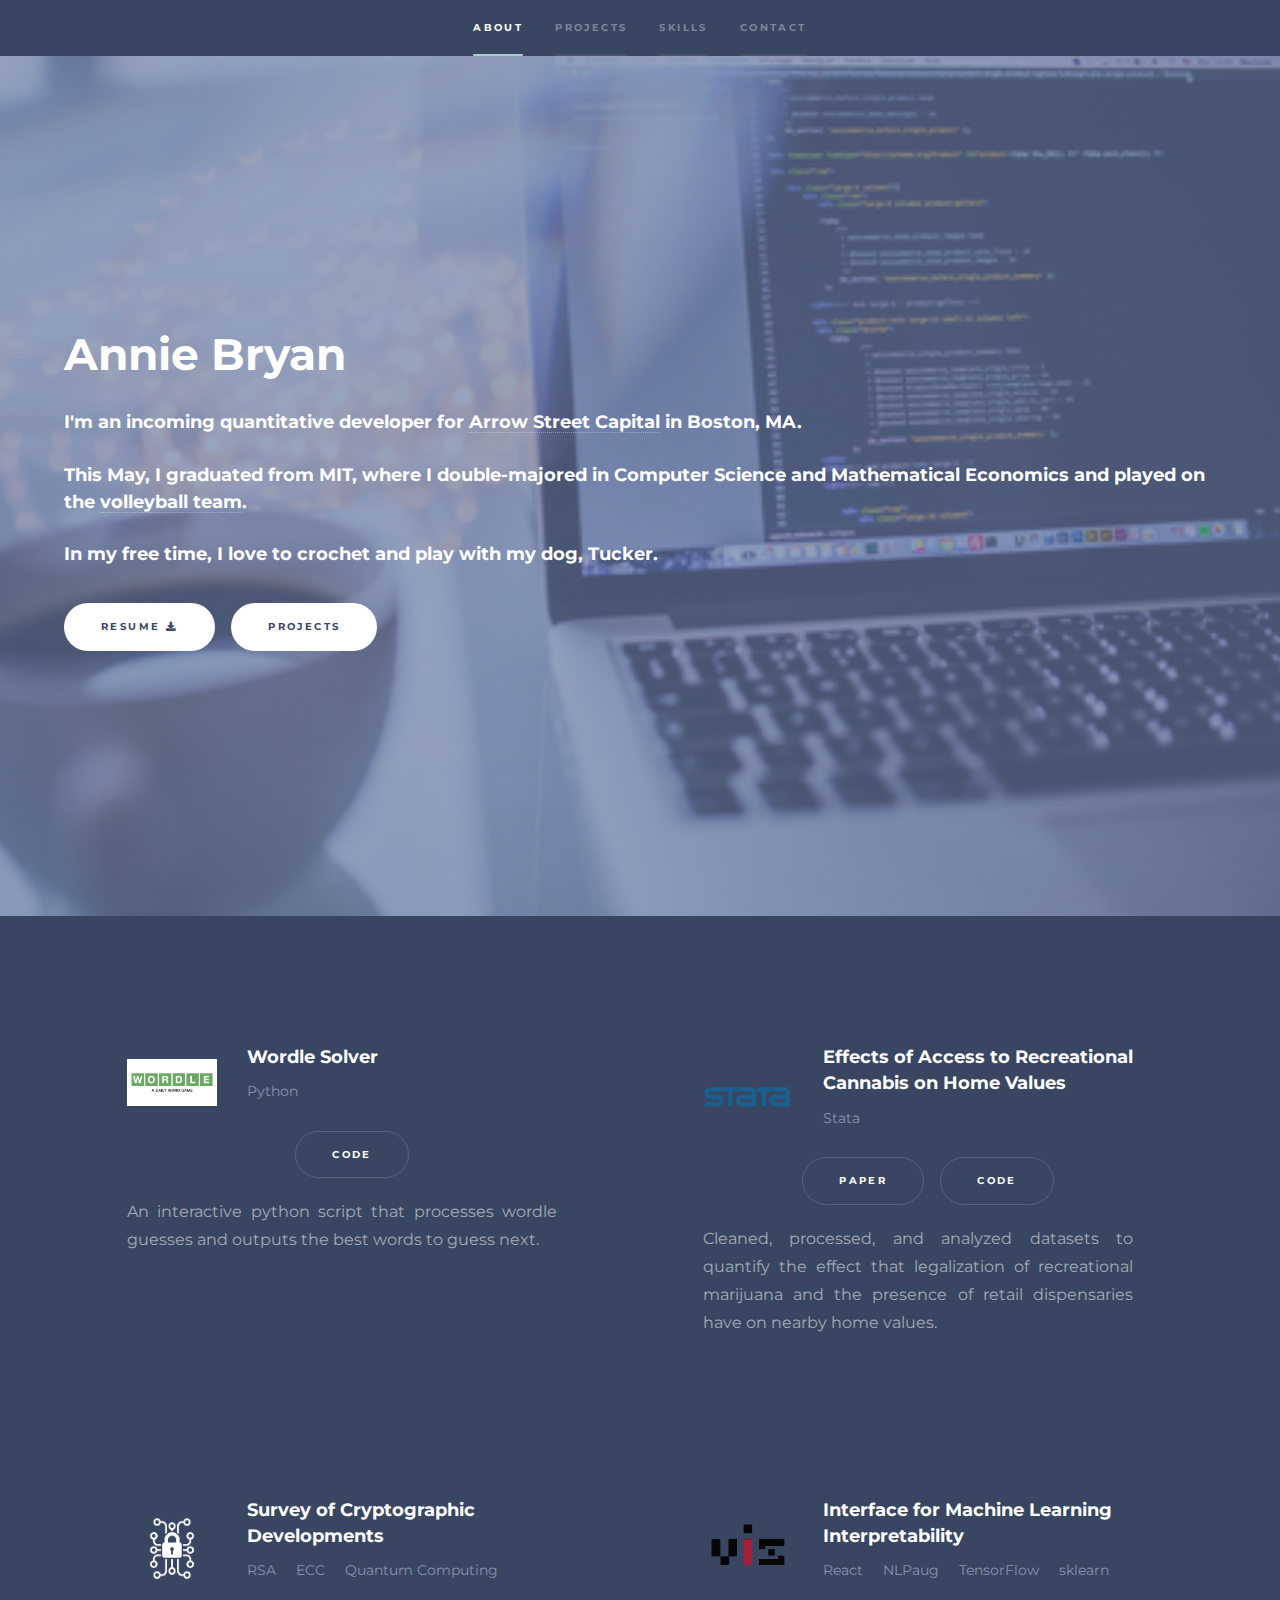
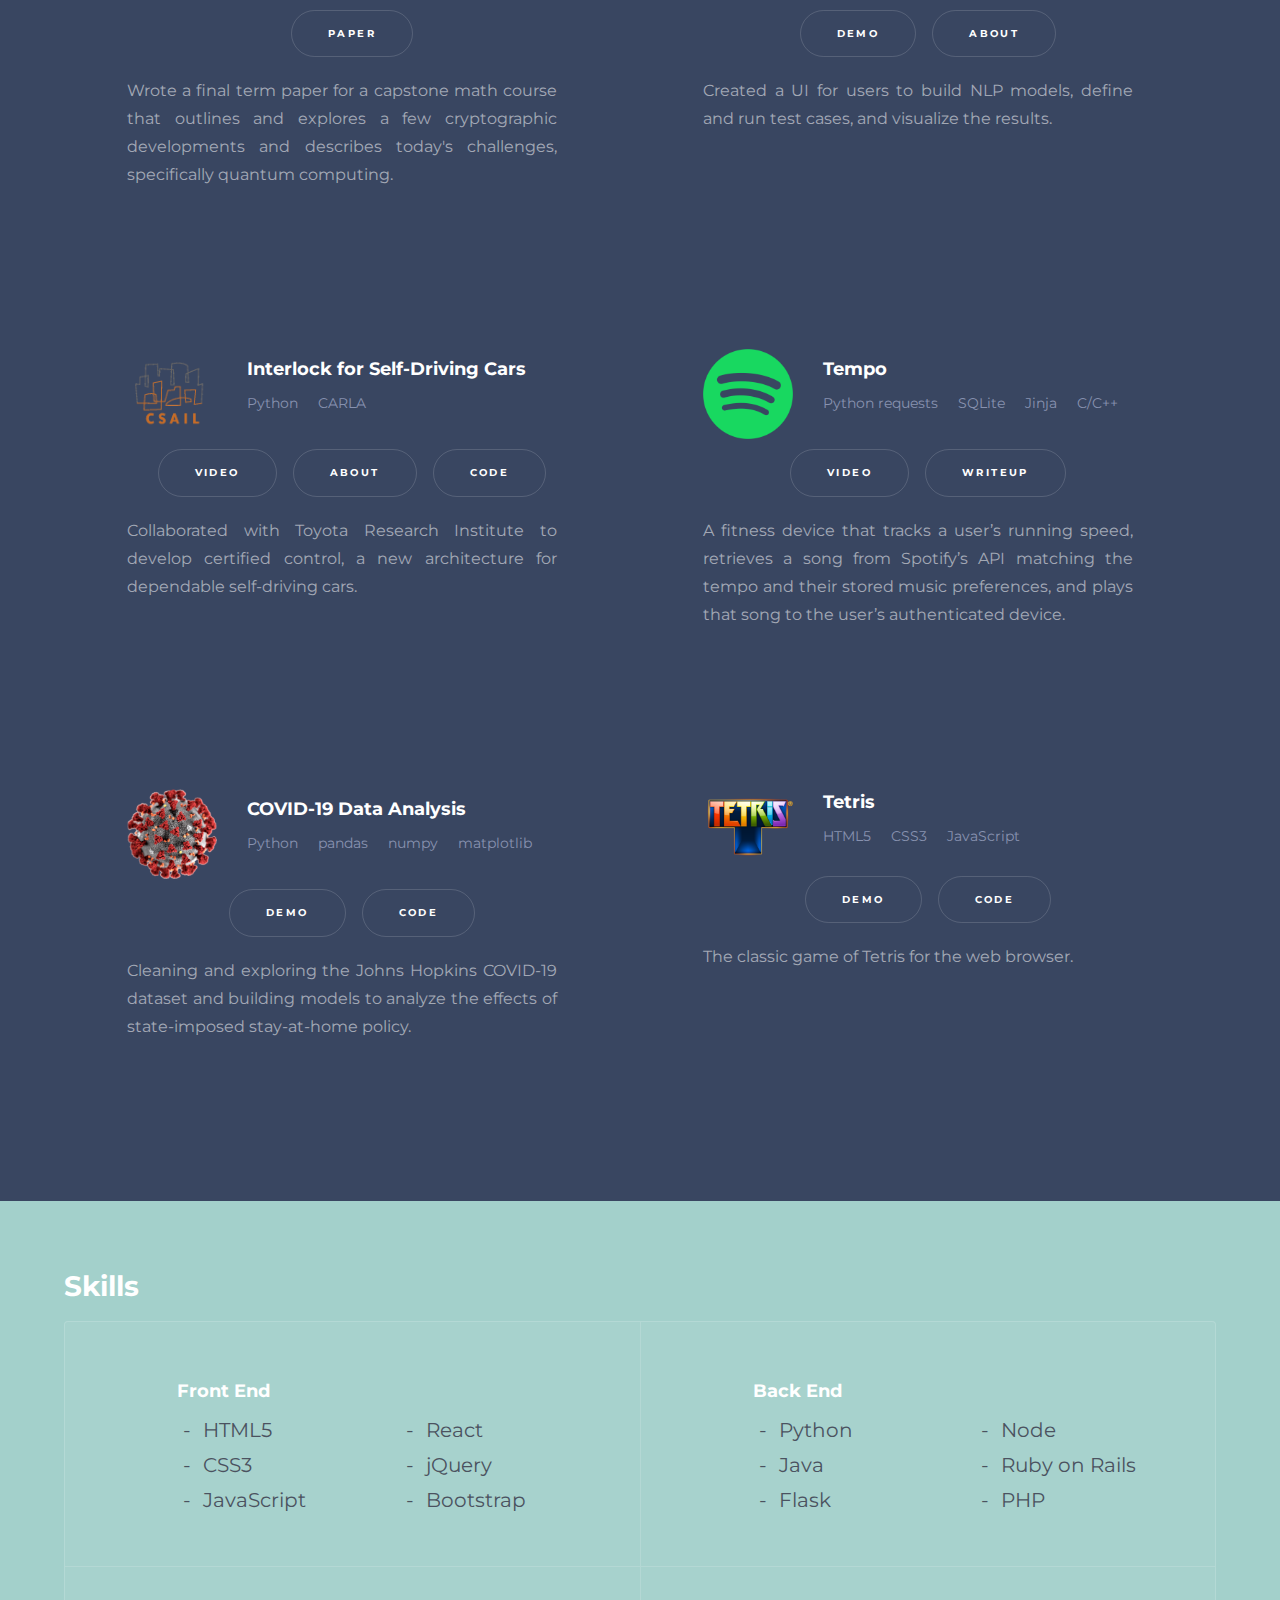
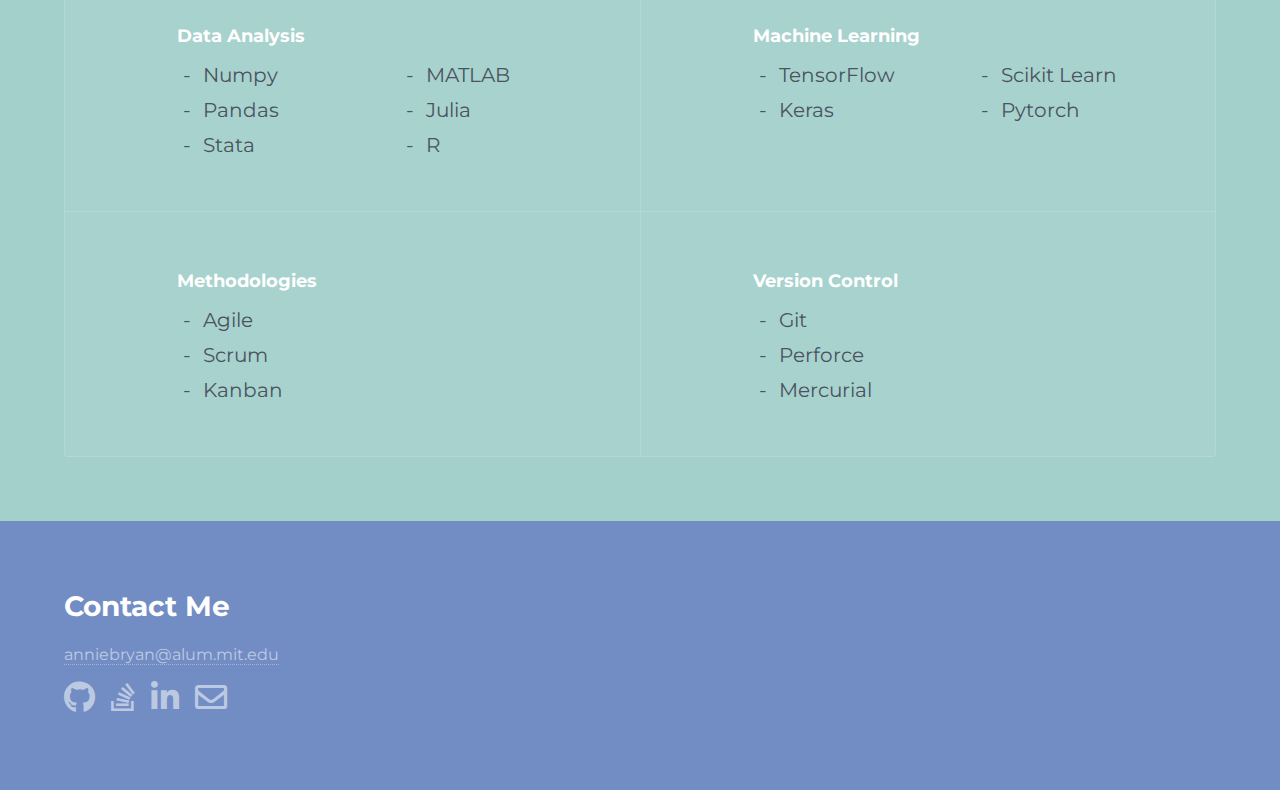
==== commit dc61d018: "update skills section" ====
--- a/index.html
+++ b/index.html
@@ -8,12 +8,13 @@
 	<head>
 		<title>Annie Bryan</title>
 		<meta charset="utf-8" />
-		<meta name="viewport" content="width=device-width, initial-scale=1, user-scalable=no" />
-		<link rel="stylesheet" href="assets/css/main.css" />
-		<link rel="stylesheet" href="assets/css/bootstrap-grid.css" />
+		<meta name="viewport" content="width=device-width, initial-scale=1, user-scalable=no"/>
+		<link rel="stylesheet" href="assets/css/main.css"/>
+		<link rel="stylesheet" href="assets/css/bootstrap-grid.css"/>
 		<link rel="shortcut icon" type="image/jpg" href="images/favicon.ico"/>
-		<link rel="stylesheet" href="https://fonts.googleapis.com/css2?family=Montserrat&display=swap">
-		<noscript><link rel="stylesheet" href="assets/css/noscript.css" /></noscript>
+		<link rel="stylesheet" href="https://fonts.googleapis.com/css2?family=Montserrat&display=swap"/>
+    <link rel="stylesheet" href="/assets/css/fontawesome-all.min.css"/>
+		<noscript><link rel="stylesheet" href="assets/css/noscript.css"/></noscript>
 	</head>
 	<body class="is-preload">
 
@@ -361,14 +362,14 @@
 							<h3>Front End</h3>
 							<div class="row">
 								<div class="col-6">
-									<ul class="dash">
+									<ul class="dash skills">
 										<li>HTML5</li>
 										<li>CSS3</li>
 										<li>JavaScript</li>
 									</ul>
 								</div>
 								<div class="col-6">
-									<ul class="dash">
+									<ul class="dash skills">
 										<li>React</li>
 										<li>jQuery</li>
 										<li>Bootstrap</li>
@@ -381,19 +382,17 @@
 							<h3>Back End</h3>
 							<div class="row">
 								<div class="col-6">
-									<ul class="dash">
+									<ul class="dash skills">
 										<li>Python</li>
 										<li>Java</li>
 										<li>Flask</li>
-										<li>NodeJS</li>
-									</ul>
-								</div>
-								<div class="col-6">
-									<ul class="dash">
+									</ul>
+								</div>
+								<div class="col-6">
+									<ul class="dash skills">
+                    <li>Node</li>
 										<li>Ruby on Rails</li>
-										<li>PHP/Hack</li>
-										<li>MySQL</li>
-										<li>MongoDB</li>
+										<li>PHP</li>
 									</ul>
 								</div>
 							</div>
@@ -403,21 +402,45 @@
 							<h3>Data Analysis</h3>
 							<div class="row">
 								<div class="col-6">
-									<ul class="dash">
+									<ul class="dash skills">
+										<li>Numpy</li>
+										<li>Pandas</li>
 										<li>Stata</li>
-										<li>MATLAB</li>
-										<li>Julia</li>
-										<li>R</li>
-									</ul>
-								</div>
-							</div>
-						</section>
+									</ul>
+								</div>
+                <div class="col-6">
+                  <ul class="dash skills">
+                    <li>MATLAB</li>
+                    <li>Julia</li>
+                    <li>R</li>
+                  </ul>
+                </div>
+							</div>
+						</section>
+            <section>
+              <span class="icon solid major fa-brain"></span>
+              <h3>Machine Learning</h3>
+              <div class="row">
+                <div class="col-6">
+                  <ul class="dash skills">
+                    <li>TensorFlow</li>
+                    <li>Keras</li>
+                  </ul>
+                </div>
+                <div class="col-6">
+                  <ul class="dash skills">
+                    <li>Scikit Learn</li>
+                    <li>Pytorch</li>
+                  </ul>
+                </div>
+              </div>
+            </section>
 						<section>
 							<span class="icon solid major fa-desktop"></span>
 							<h3>Methodologies</h3>
 							<div class="row">
 								<div class="col-6">
-									<ul class="dash">
+									<ul class="dash skills">
 										<li>Agile</li>
 										<li>Scrum</li>
 										<li>Kanban</li>
@@ -430,22 +453,10 @@
 							<h3>Version Control</h3>
 							<div class="row">
 								<div class="col-6">
-									<ul class="dash">
+									<ul class="dash skills">
 										<li>Git</li>
 										<li>Perforce</li>
 										<li>Mercurial</li>
-									</ul>
-								</div>
-							</div>
-						</section>
-						<section>
-							<span class="icon solid major fa fa-globe"></span>
-							<h3>Languages</h3>
-							<div class="row">
-								<div class="col-12">
-									<ul class="dash">
-										<li>English (native)</li>
-										<li>Spanish (working proficiency)</li>
 									</ul>
 								</div>
 							</div>
--- a/assets/css/main.css
+++ b/assets/css/main.css
@@ -4042,3 +4042,7 @@
 .margin-top-10 {
   margin-top: 10px;
 }
+
+.skills li {
+  font-size: 20px;
+}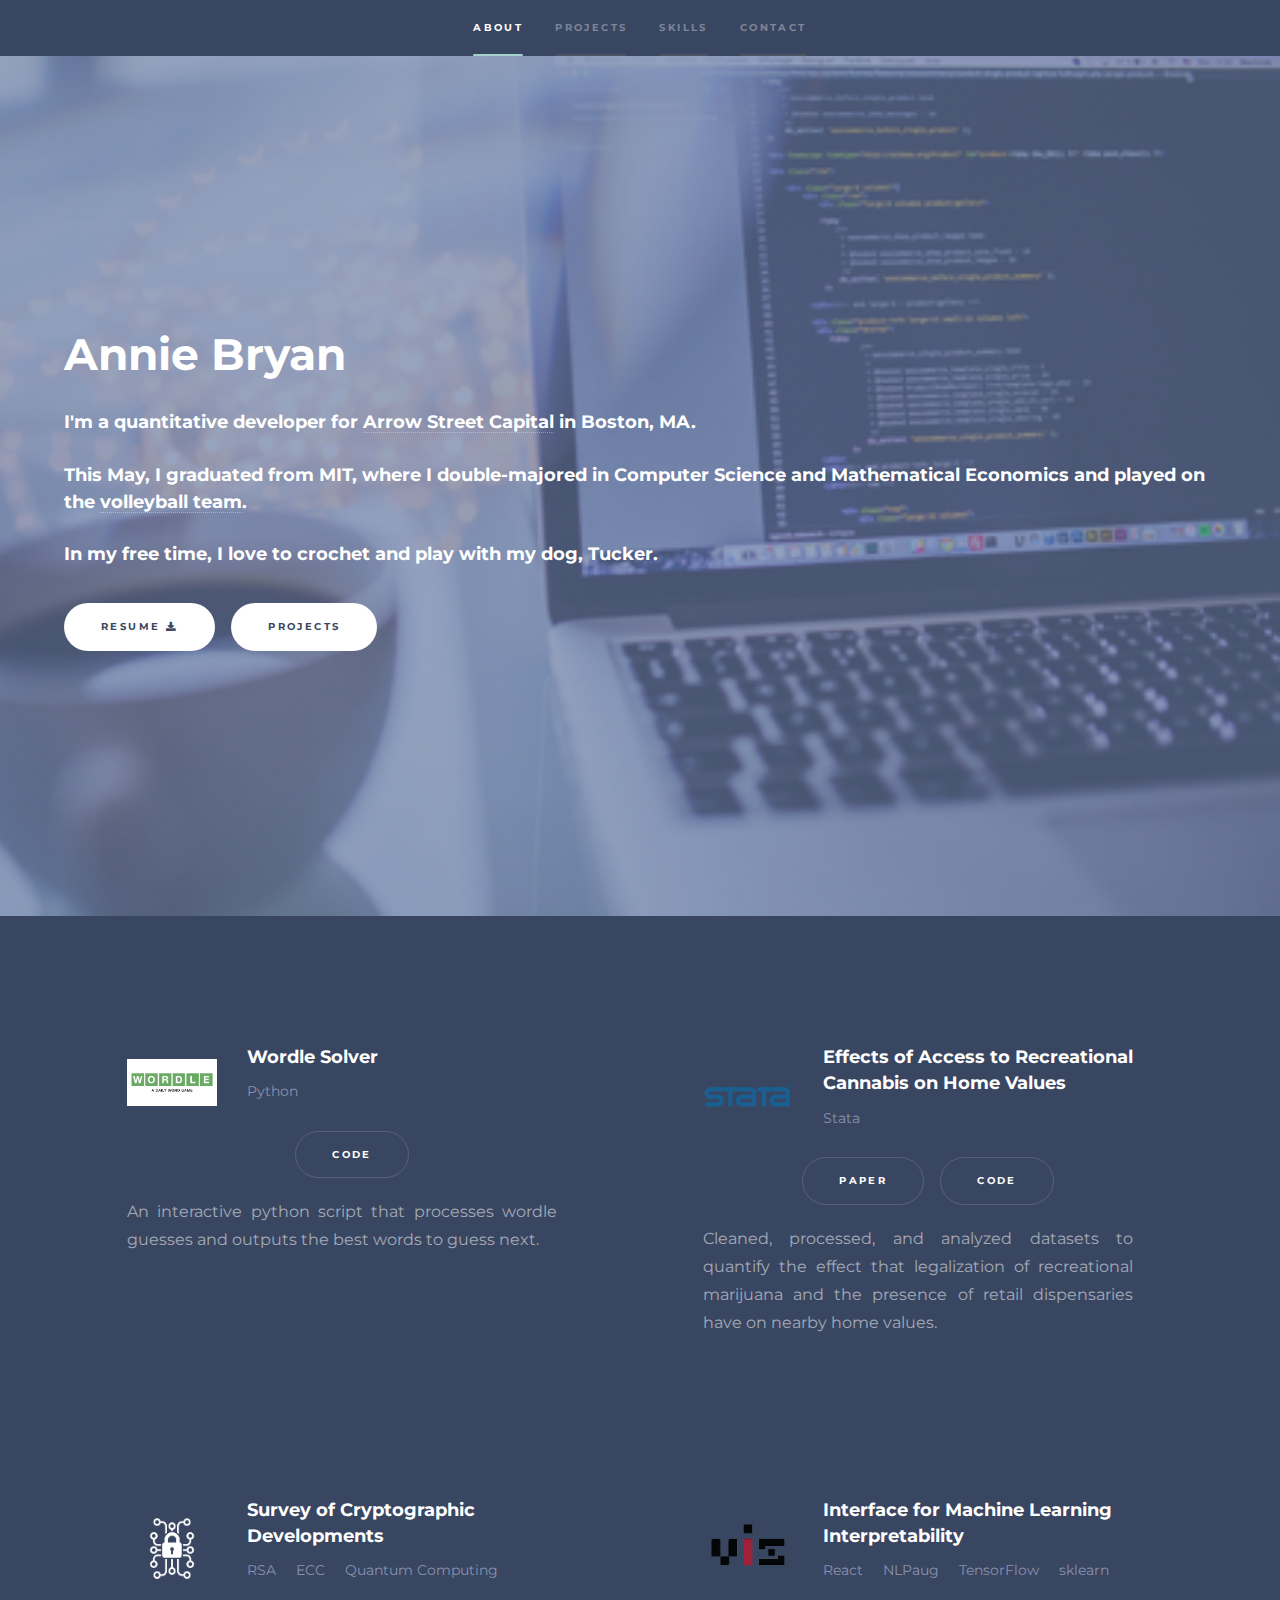
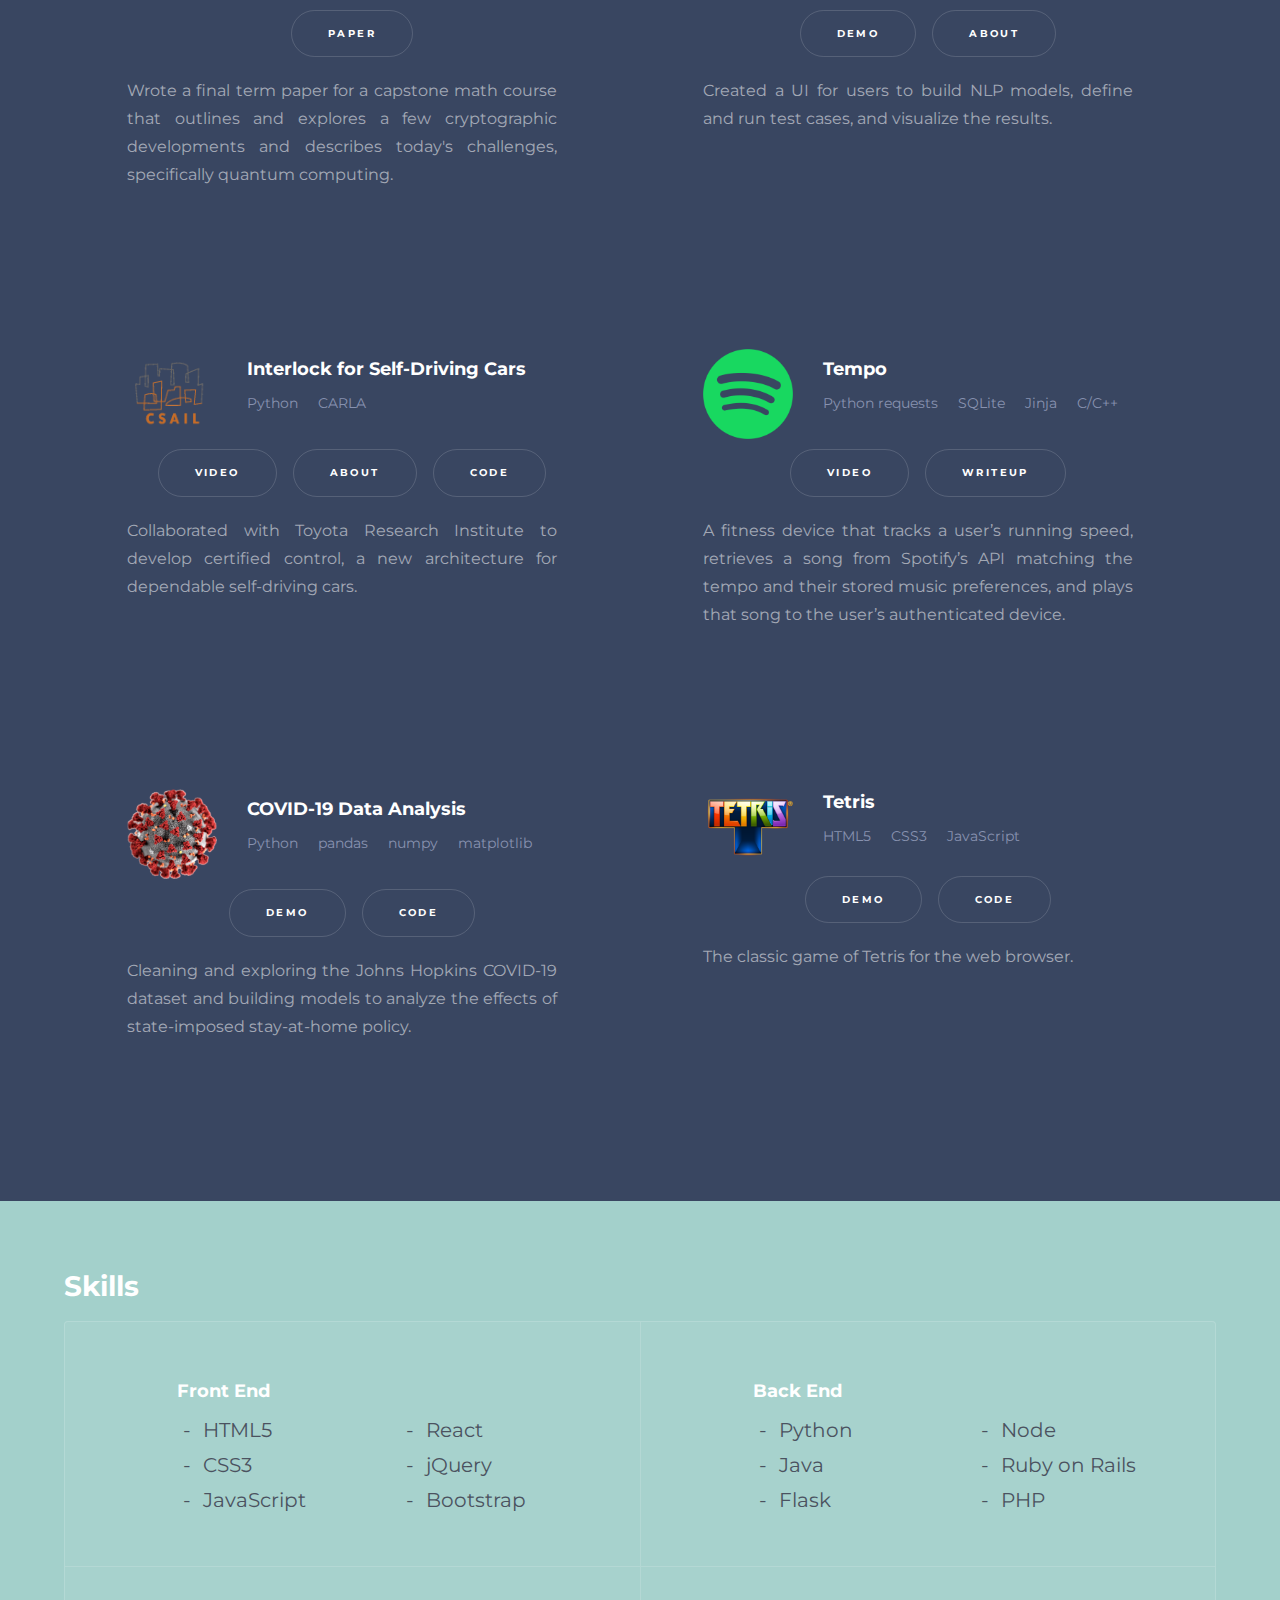
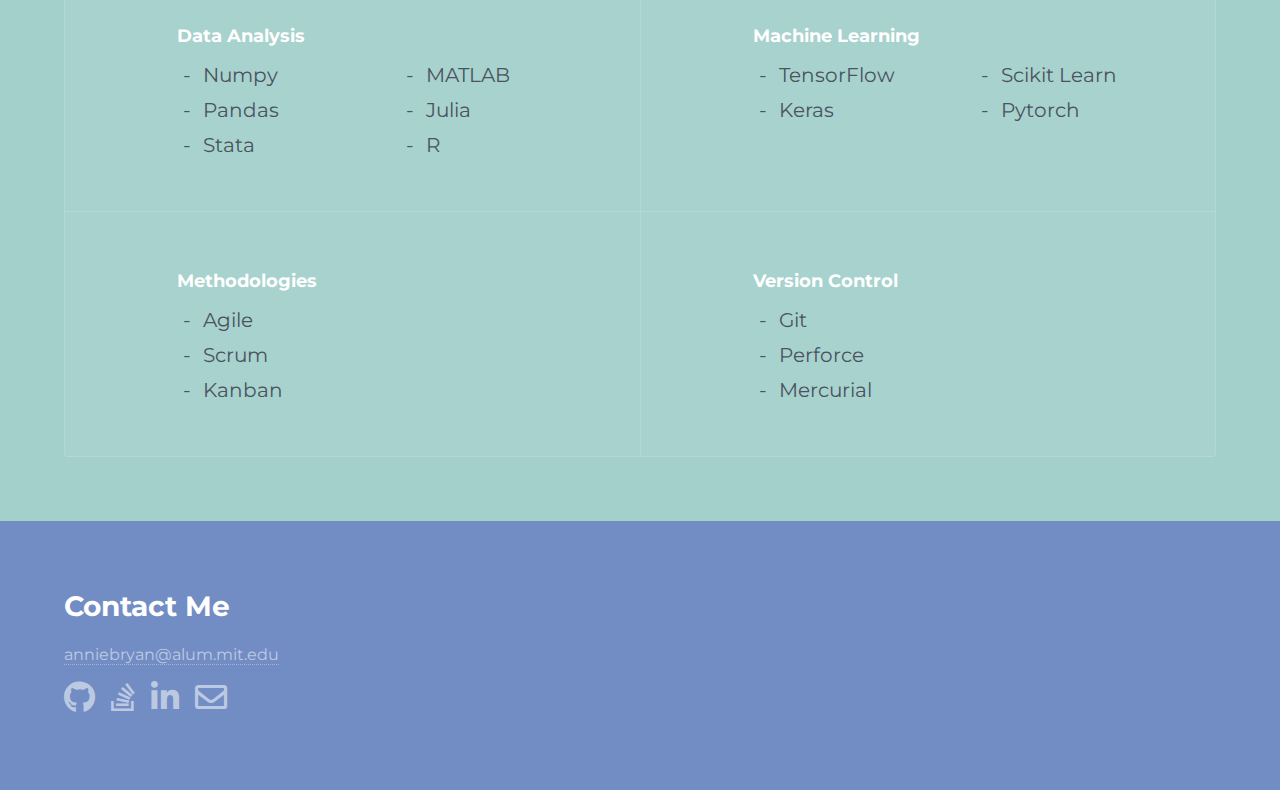
==== commit fea5518a: "add arrow street to intro" ====
--- a/index.html
+++ b/index.html
@@ -40,7 +40,7 @@
 				<div class="inner">
 					<h1>Annie Bryan</h1>
 					<h3 id="add-margin-bottom">
-						I'm an incoming quantitative developer for <a target=_blank href="https://www.arrowstreetcapital.com/">Arrow Street Capital</a> in Boston, MA.
+						I'm a quantitative developer for <a target=_blank href="https://www.arrowstreetcapital.com/">Arrow Street Capital</a> in Boston, MA.
             <br><br>
             This May, I graduated from MIT, where I double-majored in Computer Science and Mathematical Economics and played on the <a target=_blank href="https://mitathletics.com/sports/womens-volleyball/roster/annie-bryan/9290">volleyball team</a>. 
             <br><br>
@@ -210,21 +210,21 @@
 									<li>CARLA</li>
 								</ul>
 								<div class="buttons show-xxl">
-									<a target=_blank href="interlock.mp4" class="button small remove-margin">Video</a>
+									<a target=_blank href="files/interlock.mp4" class="button small remove-margin">Video</a>
 									<a target=_blank href="https://www.csail.mit.edu/research/interlock-self-driving-cars" class="button small">About</a>
 									<a target=_blank href="https://github.com/interlock-mit/interlock" class="button small">Code</a>
 								</div>
 							</div>
 							<div class="col-12 center hide-mobile hide-xxl margin-top-10">
 								<div class="buttons center">
-									<a target=_blank href="interlock.mp4" class="button small remove-margin">Video</a>
+									<a target=_blank href="files/interlock.mp4" class="button small remove-margin">Video</a>
 									<a target=_blank href="https://www.csail.mit.edu/research/interlock-self-driving-cars" class="button small">About</a>
 									<a target=_blank href="https://github.com/interlock-mit/interlock" class="button small">Code</a>
 								</div>
 							</div>
 							<div class="col-12 center margin-bottom-16 show-mobile">
 								<div class="buttons center">
-									<a target=_blank href="interlock.mp4" class="button small remove-margin">Video</a>
+									<a target=_blank href="files/interlock.mp4" class="button small remove-margin">Video</a>
 									<a target=_blank href="https://www.csail.mit.edu/research/interlock-self-driving-cars" class="button small">About</a>
 								</div>
 							</div>
@@ -260,13 +260,13 @@
 								</ul>
 								<div class="buttons show-xxl">
 									<a target=_blank href="https://www.youtube.com/watch?v=w7C_8jrciyQ" class="button small">Video</a>
-									<a target=_blank href="writeup.md.html" class="button small">Writeup</a>
+									<a target=_blank href="files/writeup.md.html" class="button small">Writeup</a>
 								</div>
 							</div>
 							<div class="col-12 center hide-xxl margin-top-10">
 								<div class="buttons center">
 									<a target=_blank href="https://www.youtube.com/watch?v=w7C_8jrciyQ" class="button small">Video</a>
-									<a target=_blank href="writeup.md.html" class="button small">Writeup</a>
+									<a target=_blank href="files/writeup.md.html" class="button small">Writeup</a>
 								</div>
 							</div>
 						</div>
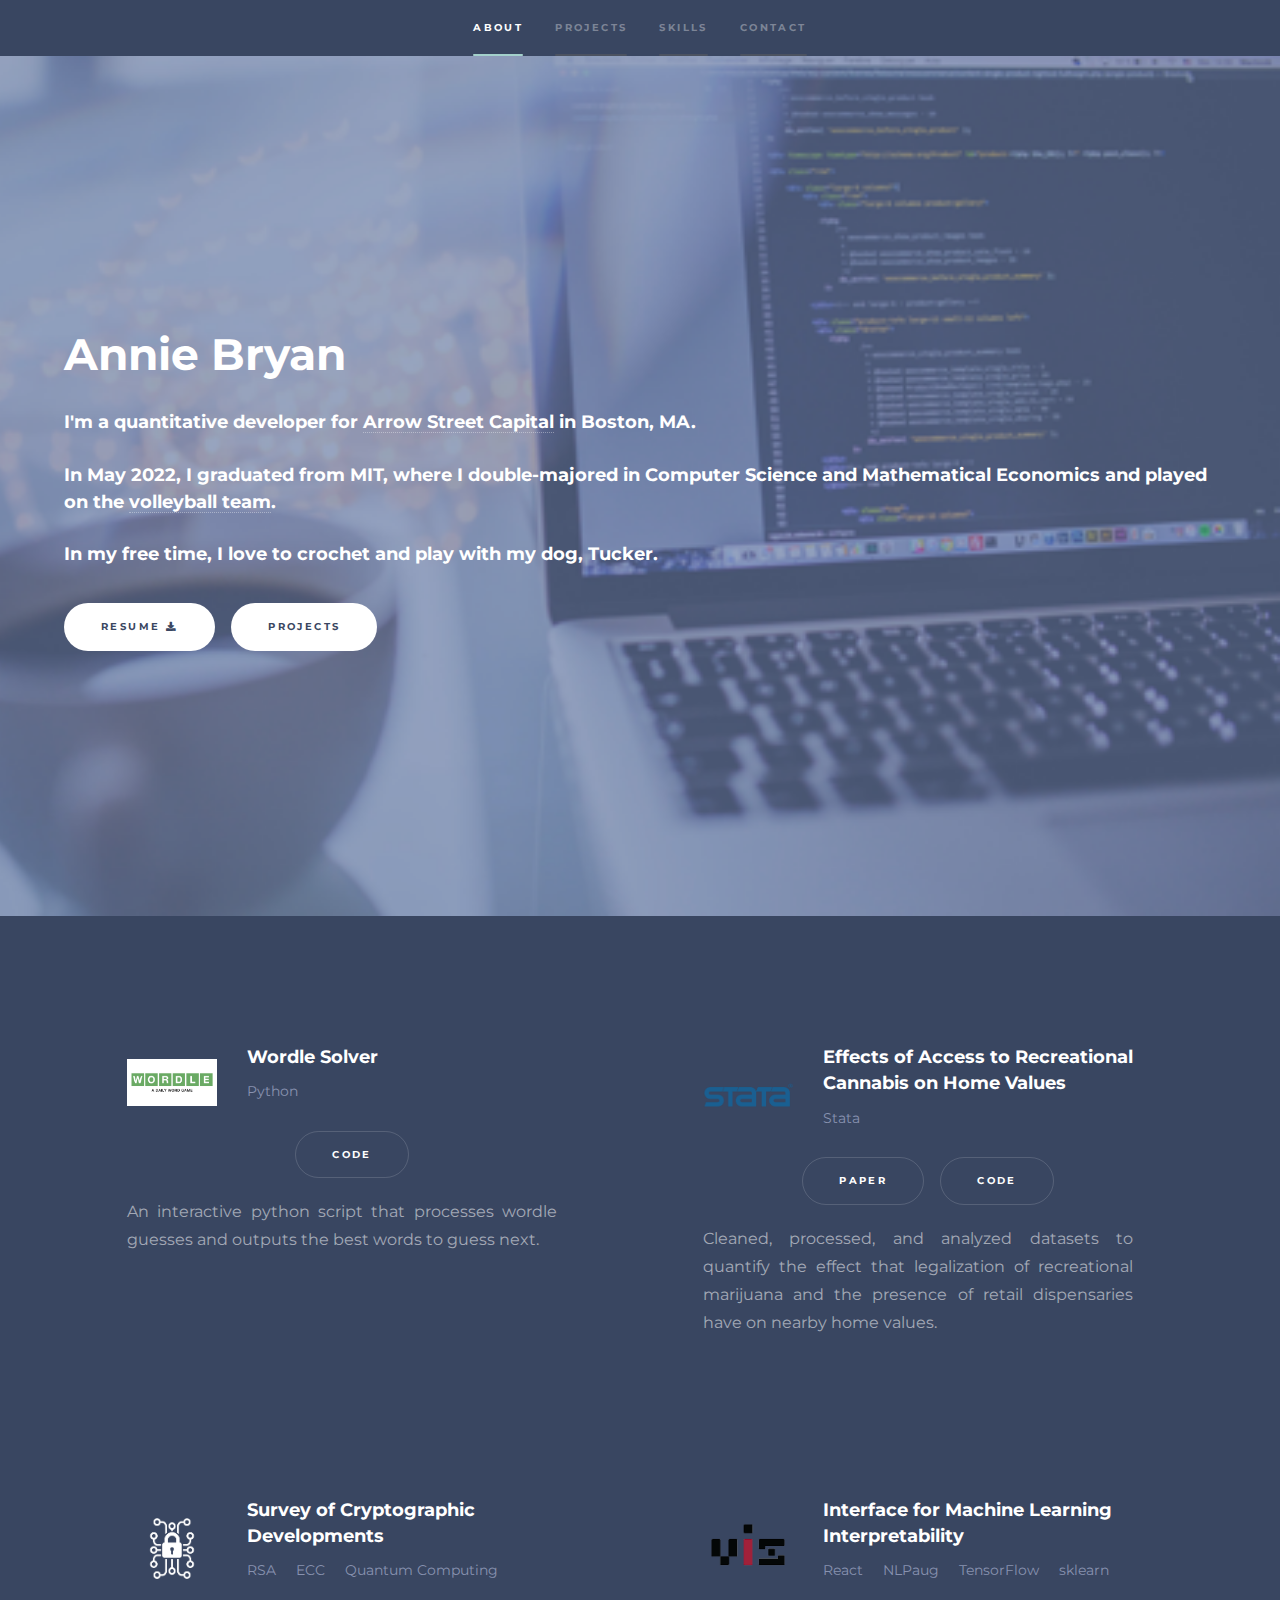
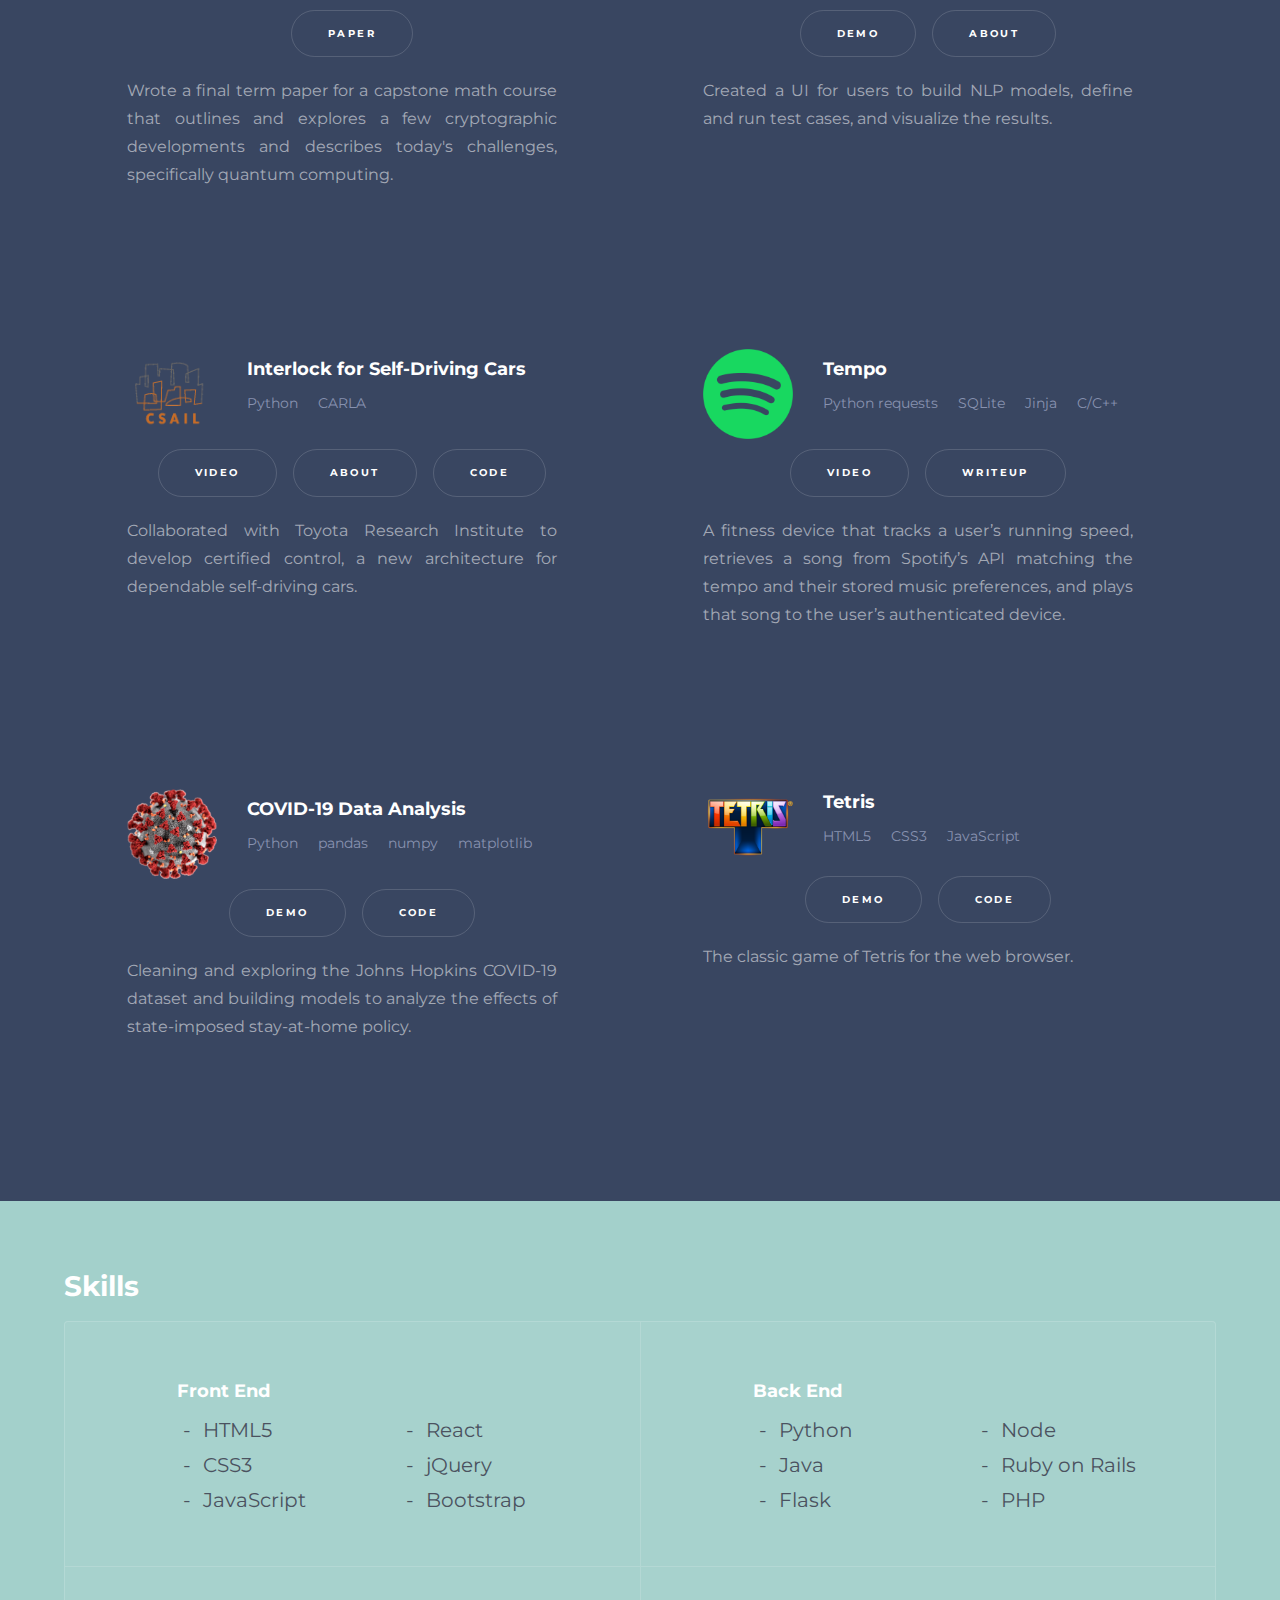
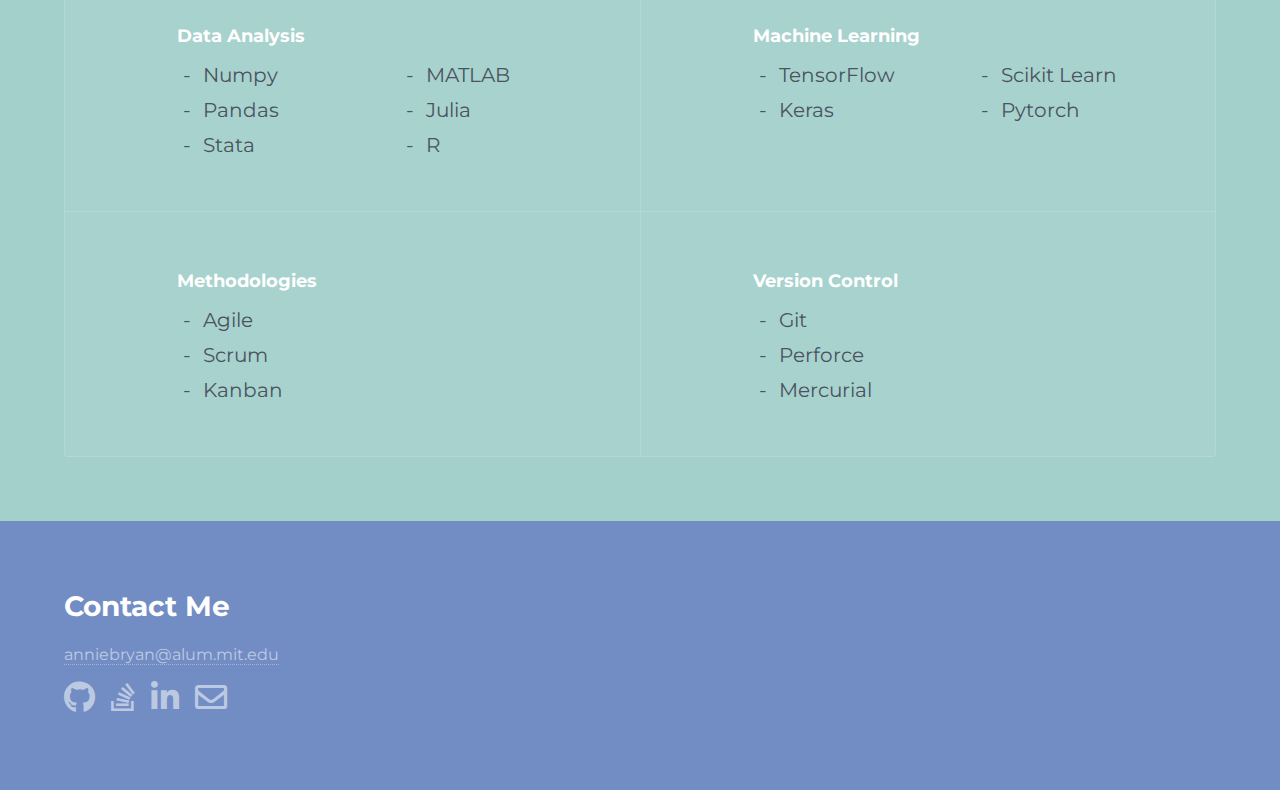
==== commit 1f769e58: "change intro to say may 2022" ====
--- a/index.html
+++ b/index.html
@@ -42,7 +42,7 @@
 					<h3 id="add-margin-bottom">
 						I'm a quantitative developer for <a target=_blank href="https://www.arrowstreetcapital.com/">Arrow Street Capital</a> in Boston, MA.
             <br><br>
-            This May, I graduated from MIT, where I double-majored in Computer Science and Mathematical Economics and played on the <a target=_blank href="https://mitathletics.com/sports/womens-volleyball/roster/annie-bryan/9290">volleyball team</a>. 
+            In May 2022, I graduated from MIT, where I double-majored in Computer Science and Mathematical Economics and played on the <a target=_blank href="https://mitathletics.com/sports/womens-volleyball/roster/annie-bryan/9290">volleyball team</a>. 
             <br><br>
             In my free time, I love to crochet and play with my dog, Tucker.
 					</h3>
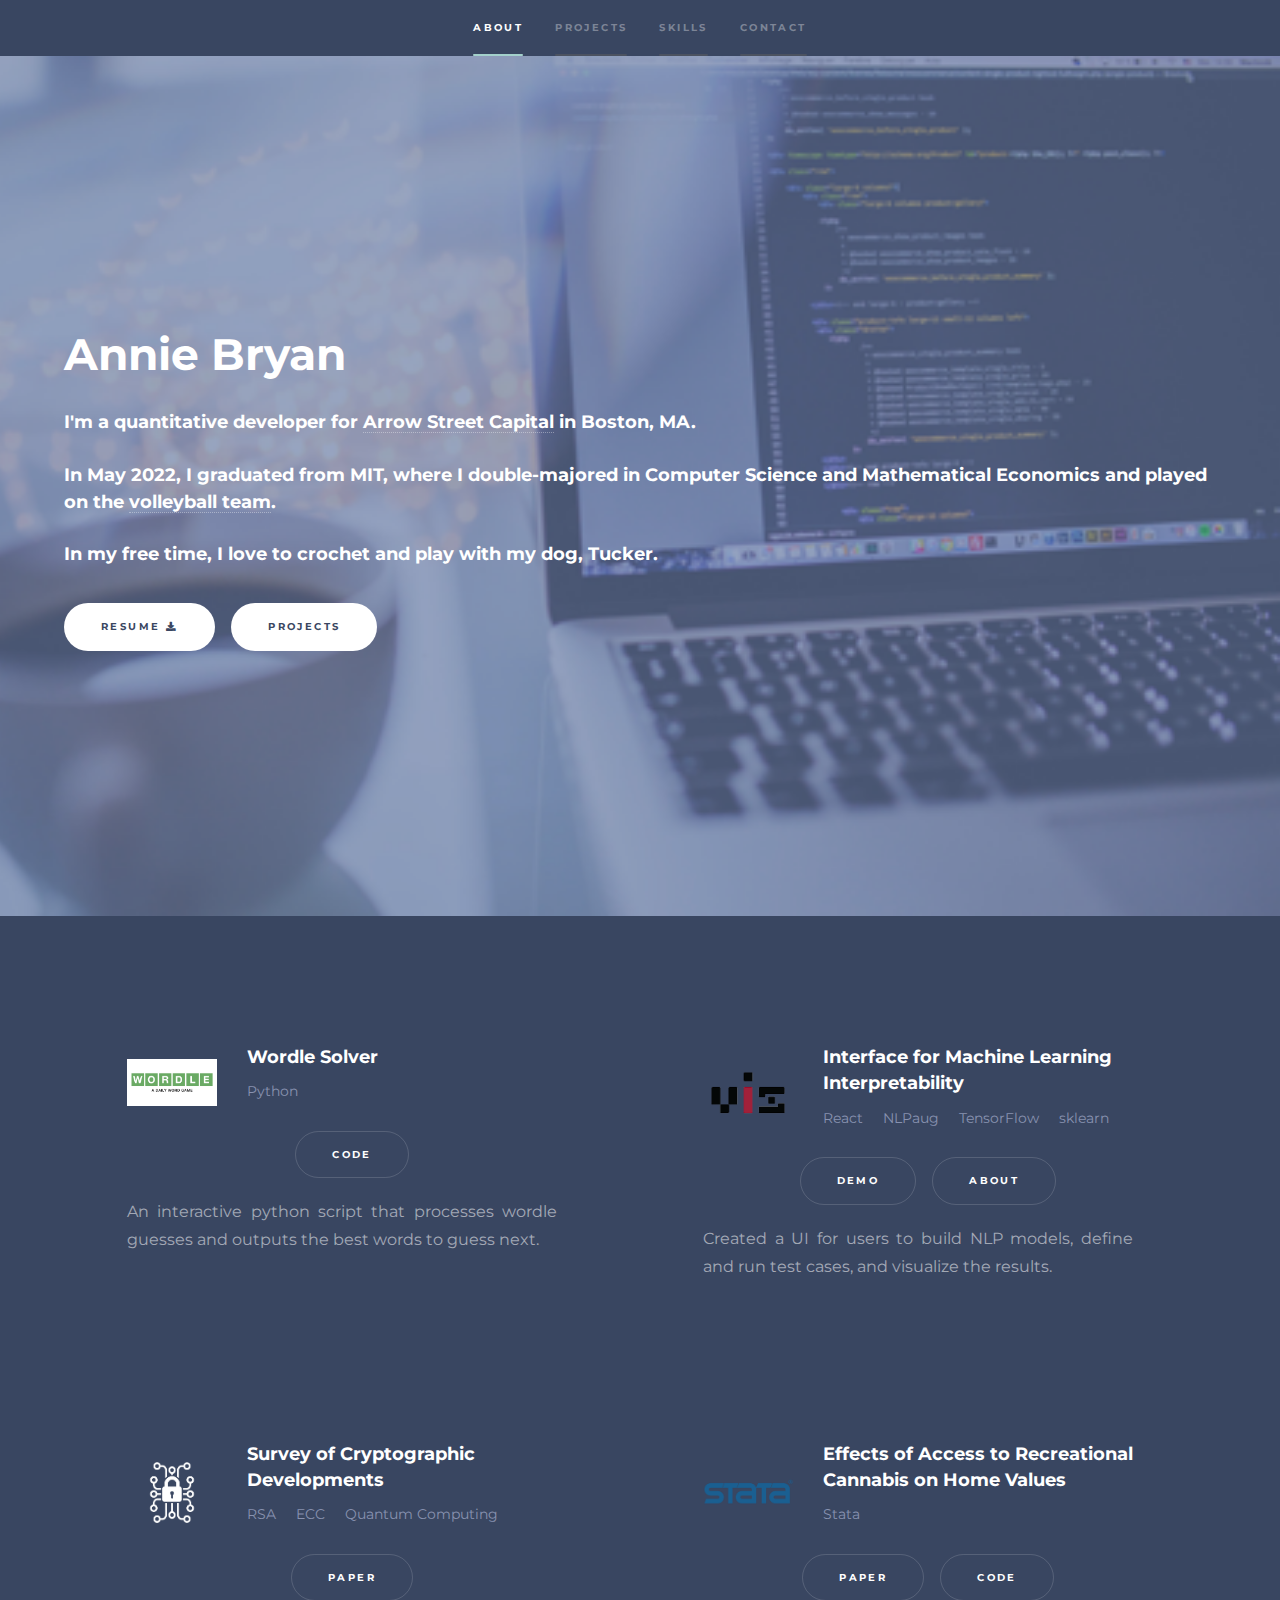
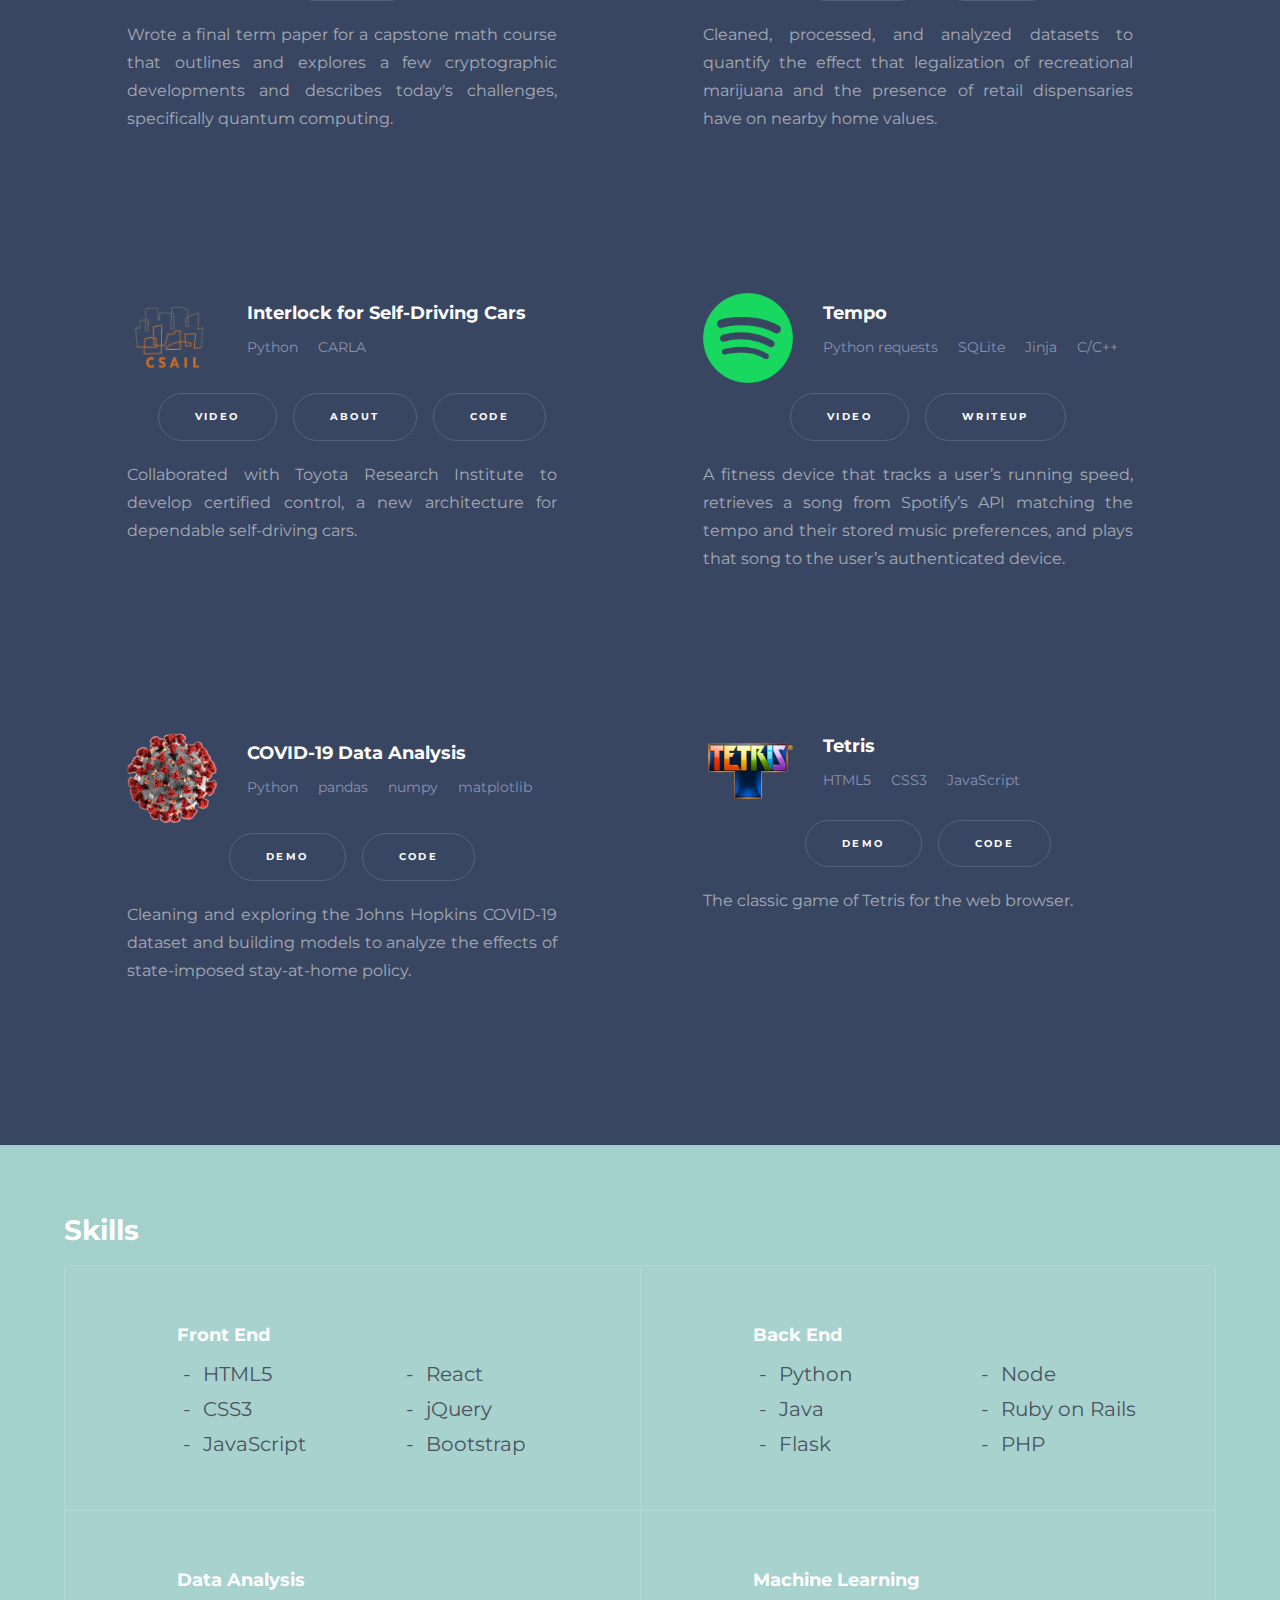
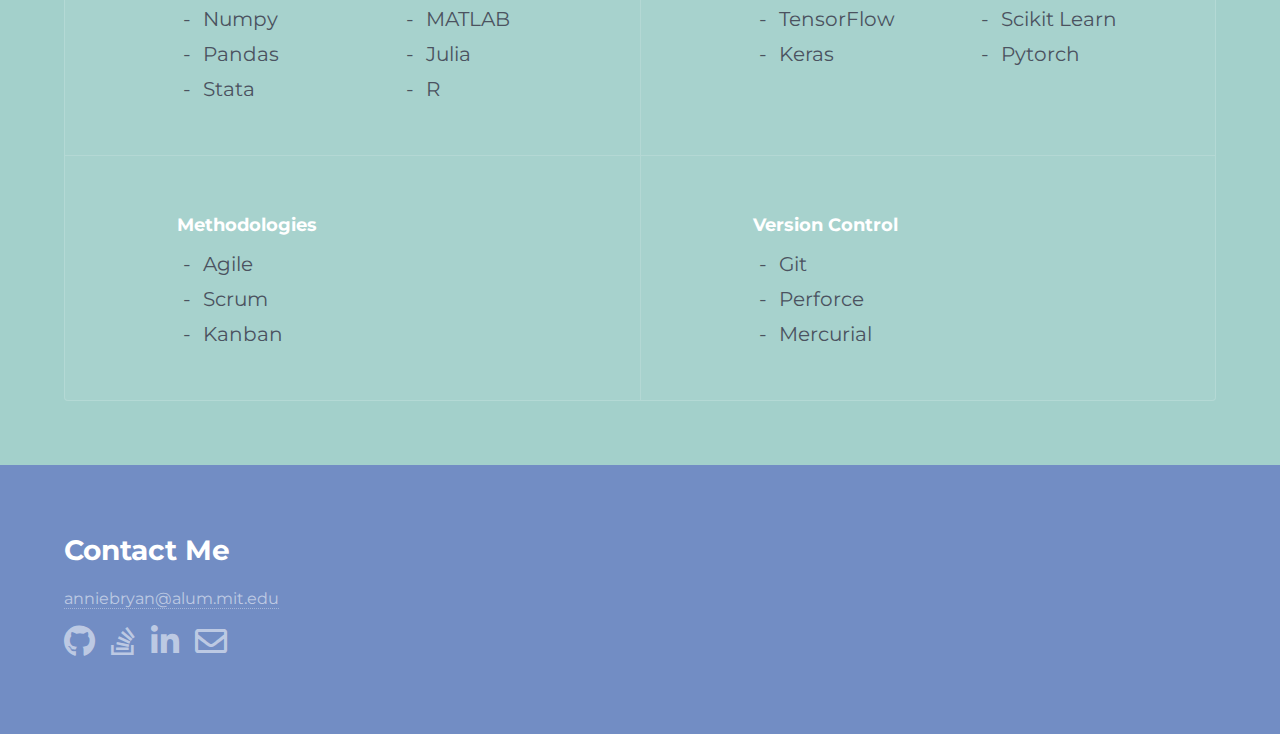
==== commit 3bd1619d: "change project order" ====
--- a/index.html
+++ b/index.html
@@ -87,36 +87,38 @@
 						</div>
 					</div>
           <div class="col-lg-1 show-lg"></div>
-
-          <!-- Effects of Access to Recreational Cannabis on Home Values -->
+          
+          <!-- Interface for ML Interpretability -->
           <div class="col-12 col-md-8 col-lg-5 padding-bottom-mobile">
             <div class="row center">
               <div class="col-6 col-md-3 center">
                 <div class="img-container">
-                  <img src="images/stata.png" alt="stata" data-position="center center">
+                  <img src="images/vis.png" alt="spotify" data-position="center center">
                 </div>
               </div>
               <div class="col-6 col-md-9">
-                <h3>Effects of Access to Recreational Cannabis on Home Values</h3>
+                <h3>Interface for Machine Learning Interpretability</h3>
                 <ul class="tools-list">
-                  <li>Stata</li>
+                  <li>React</li>
+                  <li>NLPaug</li>
+                  <li>TensorFlow</li>
+                  <li>sklearn</li>
                 </ul>
                 <div class="buttons show-xxl">
-                  <a target=_blank href="files/14_33_Final_Paper.pdf" class="button small">Paper</a>
-                  <a target=_blank href="https://github.com/anniebryan/14.33-project" class="button small">Code</a>
+                  <a target=_blank href="http://mltesting.csail.mit.edu/" class="button small">Demo</a>
+                  <a target=_blank href="http://vis.csail.mit.edu/" class="button small">About</a>
                 </div>
               </div>
               <div class="col-12 center hide-xxl margin-top-10">
                 <div class="buttons center">
-                  <a target=_blank href="files/14_33_Final_Paper.pdf" class="button small">Paper</a>
-                  <a target=_blank href="https://github.com/anniebryan/14.33-project" class="button small">Code</a>
+                  <a target=_blank href="http://mltesting.csail.mit.edu/" class="button small">Demo</a>
+                  <a target=_blank href="http://vis.csail.mit.edu/" class="button small">About</a>
                 </div>
               </div>
             </div>
             <div class="row description-text">
               <div class="col-12 justify">
-                <p>Cleaned, processed, and analyzed datasets to quantify the effect that legalization of recreational marijuana
-                  and the presence of retail dispensaries have on nearby home values.</p>
+                <p>Created a UI for users to build NLP models, define and run test cases, and visualize the results.</p>
               </div>
             </div>
           </div>
@@ -157,39 +159,37 @@
 					</div>
           <div class="col-lg-1 show-lg"></div>
 
-					<!-- Interface for ML Interpretability -->
-					<div class="col-12 col-md-8 col-lg-5 padding-bottom-mobile">
-						<div class="row center">
-							<div class="col-6 col-md-3 center">
-								<div class="img-container">
-									<img src="images/vis.png" alt="spotify" data-position="center center">
-								</div>
-							</div>
-							<div class="col-6 col-md-9">
-								<h3>Interface for Machine Learning Interpretability</h3>
-								<ul class="tools-list">
-									<li>React</li>
-									<li>NLPaug</li>
-									<li>TensorFlow</li>
-									<li>sklearn</li>
-								</ul>
-								<div class="buttons show-xxl">
-									<a target=_blank href="http://mltesting.csail.mit.edu/" class="button small">Demo</a>
-									<a target=_blank href="http://vis.csail.mit.edu/" class="button small">About</a>
-								</div>
-							</div>
-							<div class="col-12 center hide-xxl margin-top-10">
-								<div class="buttons center">
-									<a target=_blank href="http://mltesting.csail.mit.edu/" class="button small">Demo</a>
-									<a target=_blank href="http://vis.csail.mit.edu/" class="button small">About</a>
-								</div>
-							</div>
-						</div>
-						<div class="row description-text">
-							<div class="col-12 justify">
-								<p>Created a UI for users to build NLP models, define and run test cases, and visualize the results.</p>
-							</div>
-						</div>
+          <!-- Effects of Access to Recreational Cannabis on Home Values -->
+          <div class="col-12 col-md-8 col-lg-5 padding-bottom-mobile">
+            <div class="row center">
+              <div class="col-6 col-md-3 center">
+                <div class="img-container">
+                  <img src="images/stata.png" alt="stata" data-position="center center">
+                </div>
+              </div>
+              <div class="col-6 col-md-9">
+                <h3>Effects of Access to Recreational Cannabis on Home Values</h3>
+                <ul class="tools-list">
+                  <li>Stata</li>
+                </ul>
+                <div class="buttons show-xxl">
+                  <a target=_blank href="files/14_33_Final_Paper.pdf" class="button small">Paper</a>
+                  <a target=_blank href="https://github.com/anniebryan/14.33-project" class="button small">Code</a>
+                </div>
+              </div>
+              <div class="col-12 center hide-xxl margin-top-10">
+                <div class="buttons center">
+                  <a target=_blank href="files/14_33_Final_Paper.pdf" class="button small">Paper</a>
+                  <a target=_blank href="https://github.com/anniebryan/14.33-project" class="button small">Code</a>
+                </div>
+              </div>
+            </div>
+            <div class="row description-text">
+              <div class="col-12 justify">
+                <p>Cleaned, processed, and analyzed datasets to quantify the effect that legalization of recreational marijuana
+                  and the presence of retail dispensaries have on nearby home values.</p>
+              </div>
+            </div>
           </div>
         </div>
 
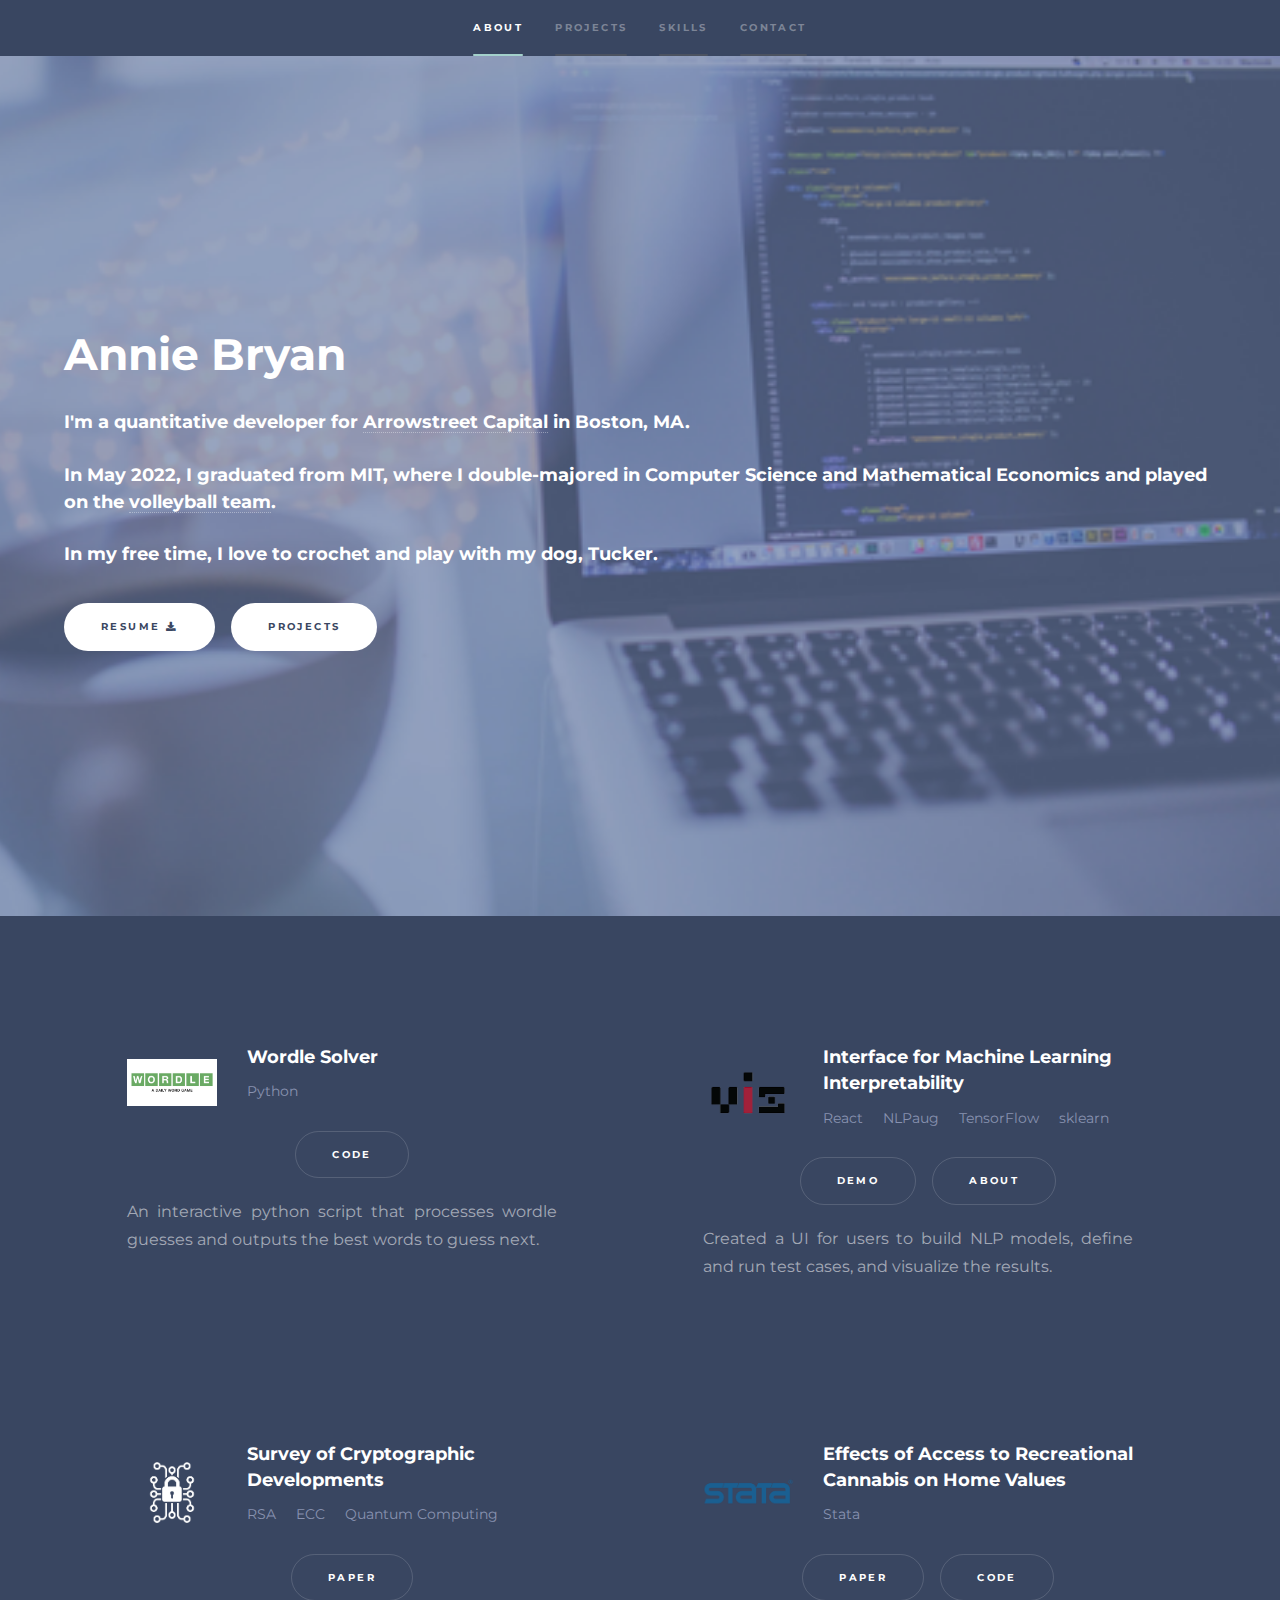
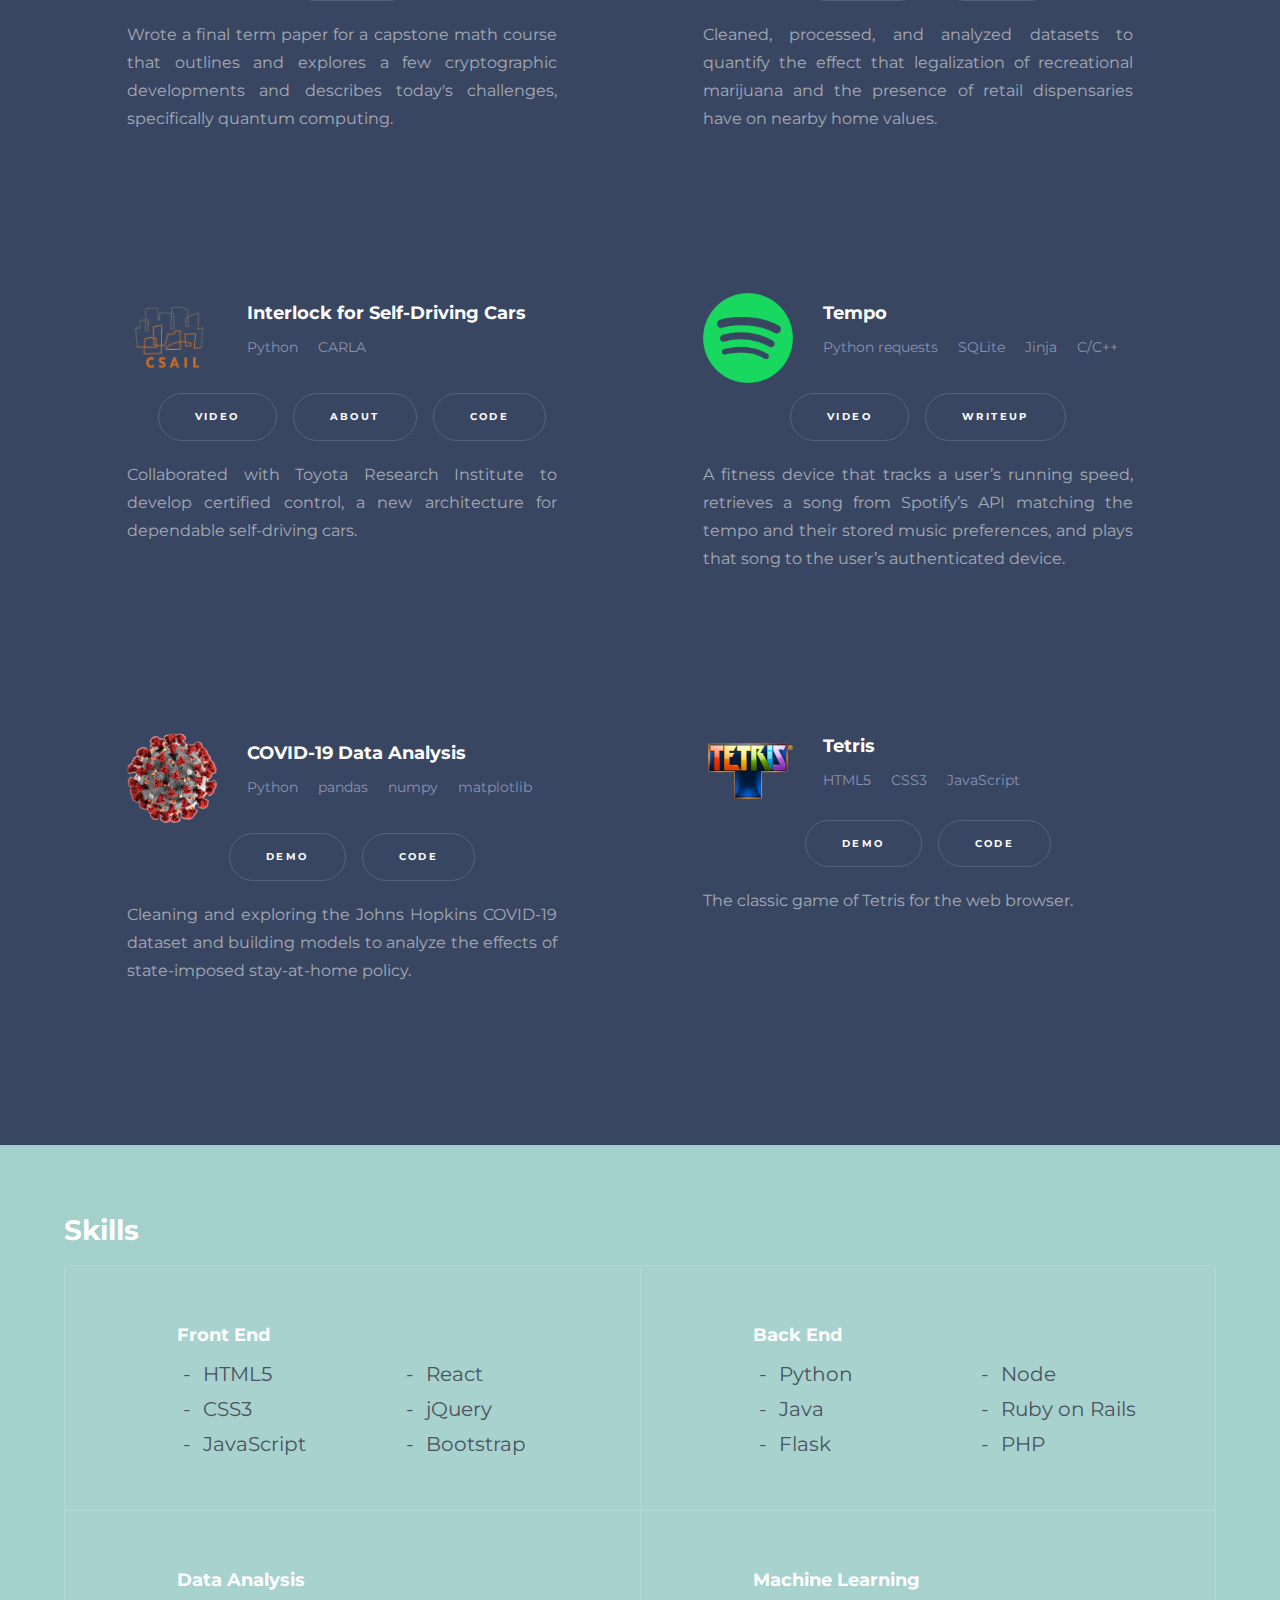
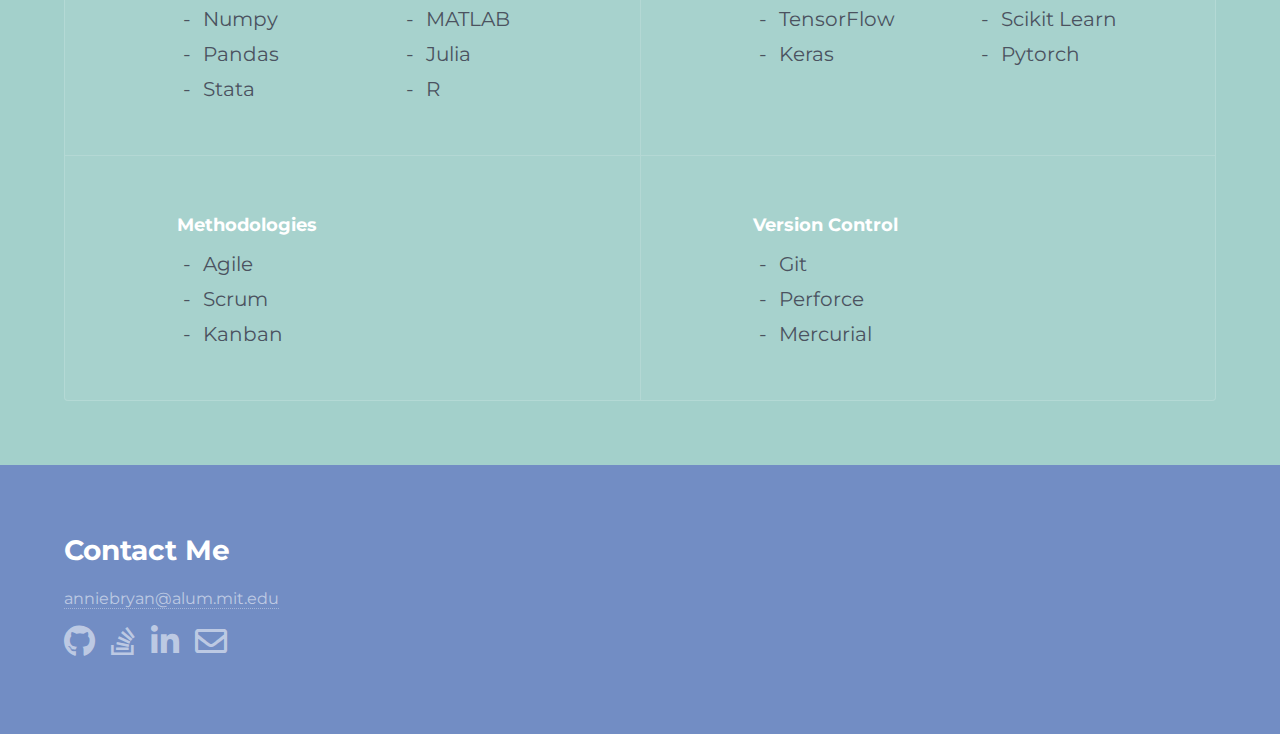
==== commit c216cc4c: "update arrowstreet" ====
--- a/index.html
+++ b/index.html
@@ -40,7 +40,7 @@
 				<div class="inner">
 					<h1>Annie Bryan</h1>
 					<h3 id="add-margin-bottom">
-						I'm a quantitative developer for <a target=_blank href="https://www.arrowstreetcapital.com/">Arrow Street Capital</a> in Boston, MA.
+						I'm a quantitative developer for <a target=_blank href="https://www.arrowstreetcapital.com/">Arrowstreet Capital</a> in Boston, MA.
             <br><br>
             In May 2022, I graduated from MIT, where I double-majored in Computer Science and Mathematical Economics and played on the <a target=_blank href="https://mitathletics.com/sports/womens-volleyball/roster/annie-bryan/9290">volleyball team</a>. 
             <br><br>
